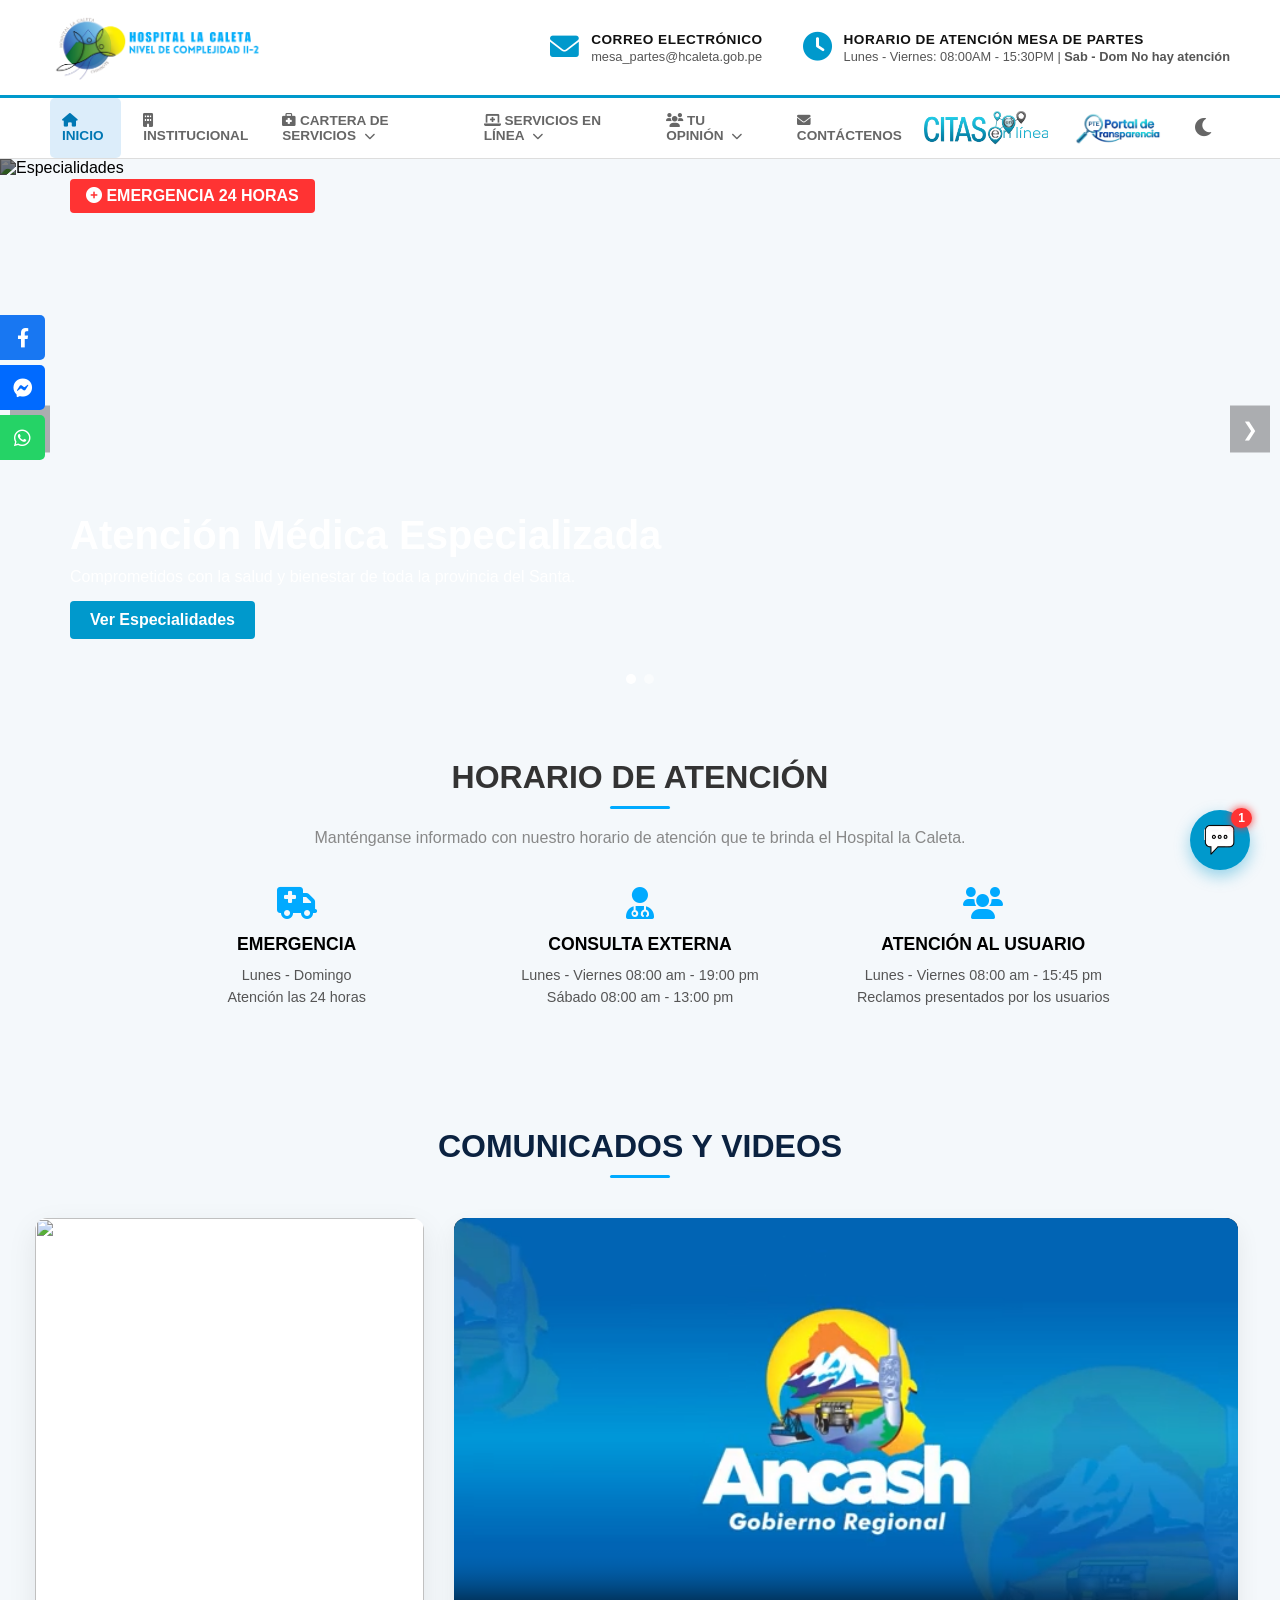
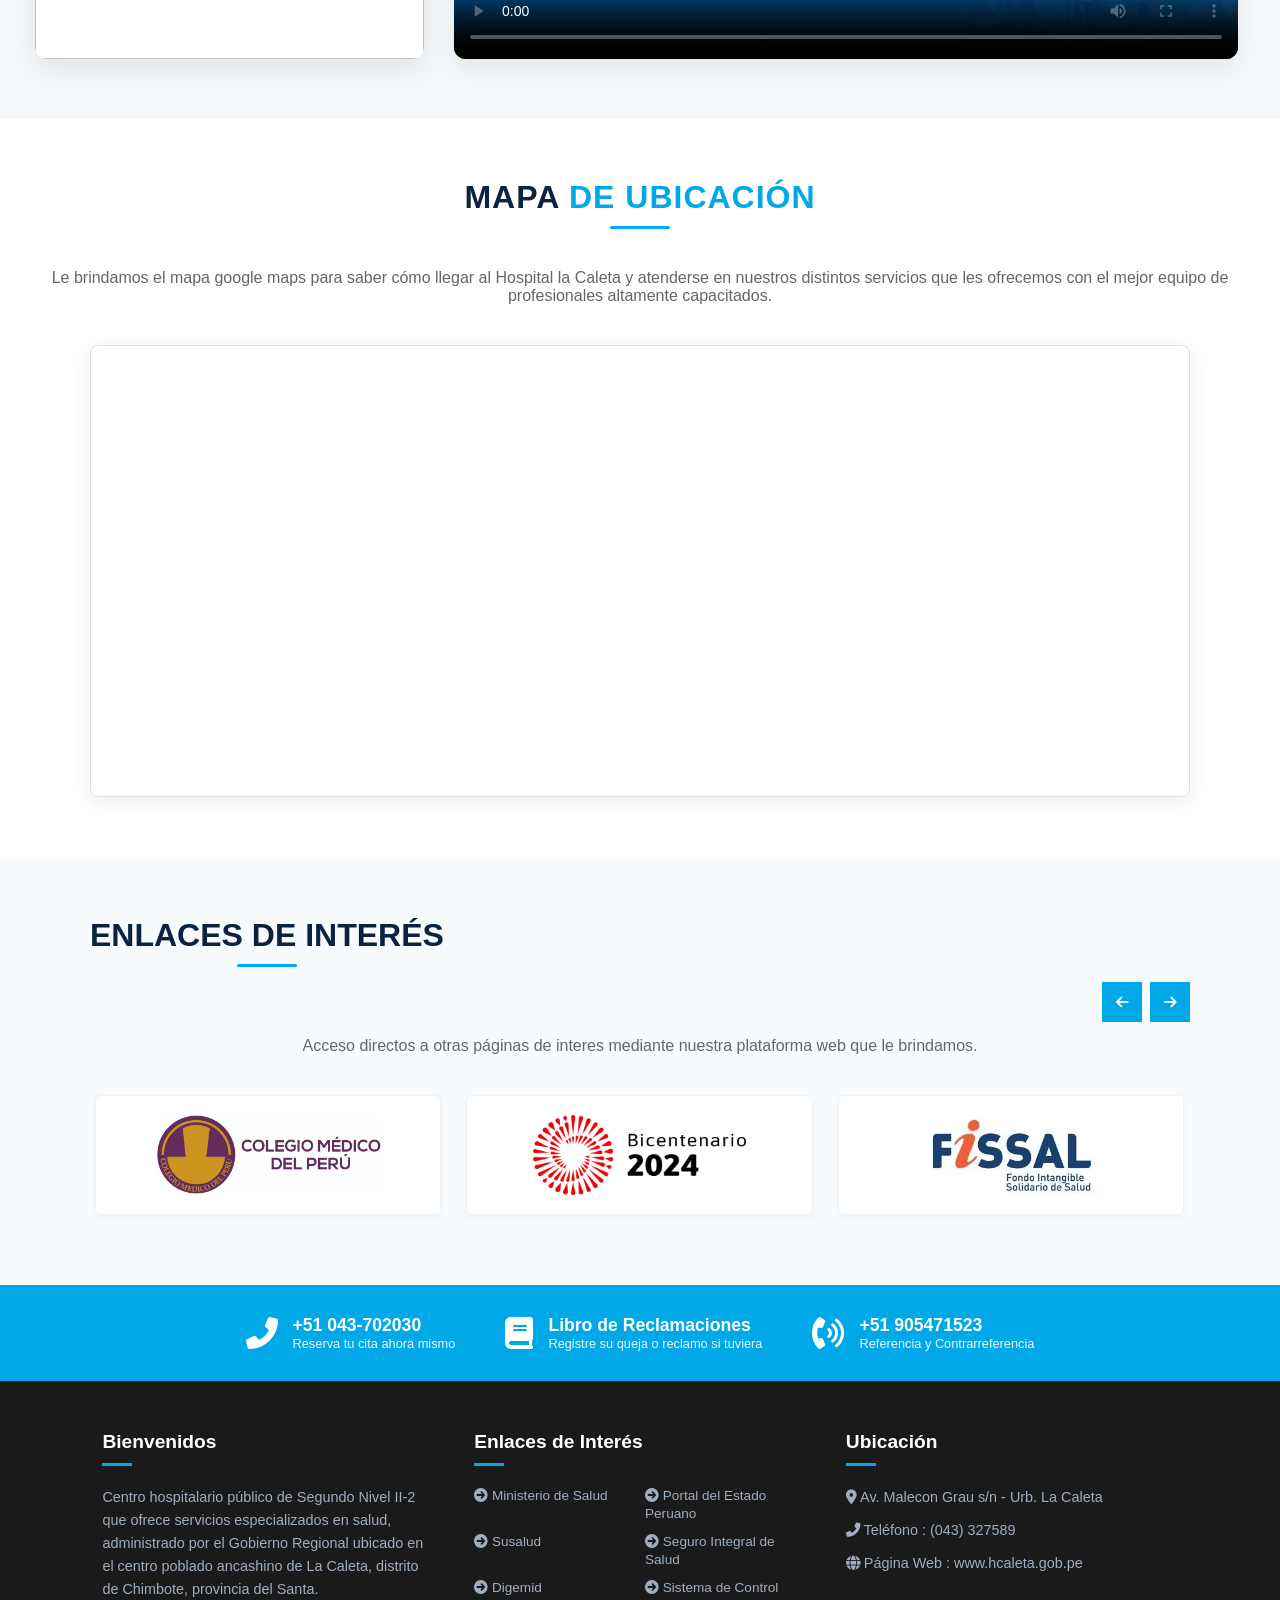
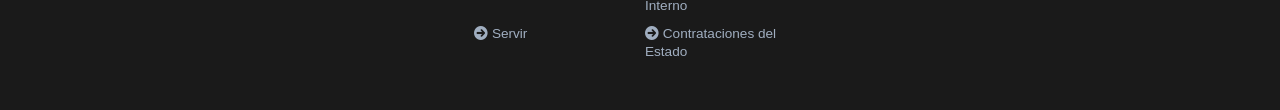
==== index.html @ 9a37a3f2 "fix: complementar menu general" ====
<!DOCTYPE html>
<html lang="es">
<head>
    <meta charset="UTF-8">
    <meta name="viewport" content="width=device-width, initial-scale=1.0">
    <title>Hospital La Caleta - Portal Ciudadano</title>
    <link rel="stylesheet" href="css/styles.css">
    <link rel="stylesheet" href="https://cdnjs.cloudflare.com/ajax/libs/font-awesome/6.0.0/css/all.min.css">
</head>
<body>

<div class="side-social-bar">
    <a href="https://www.facebook.com/HospitalLaCaletaoficial/?locale=es_LA" target="_blank" class="social-link fb" title="Facebook Oficial"><i class="fab fa-facebook-f"></i></a>
    <a href="https://m.me/hcaletachimbote" target="_blank" class="social-link msg" title="Chat por Messenger"><i class="fab fa-facebook-messenger"></i></a>
    <a href="https://wa.me/51925304304" target="_blank" class="social-link wa" title="Consultas WhatsApp"><i class="fab fa-whatsapp"></i></a>
</div>

<header class="top-header">
    <div class="logo-container">
        <a href="#">
            <img src="assets/logo_caleta.png" alt="Logo Hospital La Caleta" class="hospital-logo-img">
        </a>
    </div>

    <div class="contact-info">
        <div class="info-item">
            <i class="fas fa-envelope info-icon"></i>
            <div class="info-text">
                <strong>CORREO ELECTRÓNICO</strong>
                <span>mesa_partes@hcaleta.gob.pe</span>
            </div>
        </div>

        <div class="info-item">
            <i class="fas fa-clock info-icon"></i>
            <div class="info-text">
                <strong>HORARIO DE ATENCIÓN MESA DE PARTES</strong>
                <span>Lunes - Viernes: 08:00AM - 15:30PM | <span class="highlight-red">Sab - Dom No hay atención</span></span>
            </div>
        </div>
    </div>
</header>

<nav class="main-nav">
    <ul>
        <li><a href="index.html" class="active"><i class="fas fa-home"></i> INICIO</a></li>
        <li><a href="institucional.html"><i class="fas fa-building"></i> INSTITUCIONAL</a></li>

        <li class="dropdown">
            <a href="#"><i class="fas fa-briefcase-medical"></i> CARTERA DE SERVICIOS <i class="fas fa-chevron-down arrow"></i></a>
            <ul class="dropdown-menu">
                <li><a href="#" onclick="abrirModal('assets/servicios-centrales.png')">Servicios Centrales</a></li>
                <li><a href="#" onclick="abrirModal('assets/especialidades.jpg')">Especialidades Médicas</a></li>
                <li><a href="#" onclick="abrirModal('assets/servicios-qui.png')">Servicios Quirúrgicos</a></li>
            </ul>
        </li>

        <li class="dropdown">
            <a href="#" class="text-blue-nav"><i class="fas fa-laptop-medical"></i> SERVICIOS EN LÍNEA <i class="fas fa-chevron-down arrow"></i></a>
            <ul class="dropdown-menu">
                <li><a href="consulta-cita.html"><i class="fas fa-user-md"></i> Consulta tu Cita</a></li>
                <li><a href="#"><i class="fas fa-user-tie"></i> Convocatorias</a></li>
                <li><a href="consulta-cupos.html"><i class="fas fa-calendar-alt"></i> Disponibilidad de Cupos</a></li>
            </ul>
        </li>

        <li class="dropdown">
            <a href="#"><i class="fas fa-users"></i> TU OPINIÓN <i class="fas fa-chevron-down arrow"></i></a>
            <ul class="dropdown-menu">
                <li><a href="valoracion-usuarios.html"><i class="fas fa-star"></i> Valoración</a></li>
                <li><a href="comentarios-sugerencias.html"><i class="fas fa-comments"></i> Comentarios</a></li>
            </ul>
        </li>

        <li><a href="contactenos.html"><i class="fas fa-envelope"></i> CONTÁCTENOS</a></li>

        <li class="nav-img-item push-right">
            <a href="citas.html" title="Citas en Línea">
                <img src="assets/logo-citas-linea.png" alt="Citas en Línea" class="nav-logo">
            </a>
        </li>
        <li class="nav-img-item">
            <a href="transparencia.html" title="Portal de Transparencia">
                <img src="assets/portal-logo.png" alt="Portal de Transparencia" class="nav-logo">
            </a>
        </li>

        <li class="theme-li">
            <button id="theme-toggle" class="theme-toggle-nav" title="Cambiar contraste visual">
                <i class="fas fa-moon"></i>
            </button>
        </li>
    </ul>
</nav>

<section class="main-banner">
    <div class="emergency-float-banner">
        <i class="fas fa-plus-circle"></i> EMERGENCIA 24 HORAS
    </div>

    <div class="slider-container">
        <div class="slider-wrapper">
            <div class="slide active">
                <img src="https://images.unsplash.com/photo-1579684385127-1ef15d508118?q=80&w=1600" alt="Especialidades">
                <div class="slide-content">
                    <h2>Atención Médica Especializada</h2>
                    <p>Comprometidos con la salud y bienestar de toda la provincia del Santa.</p>
                    <a href="#" class="btn-slide">Ver Especialidades</a>
                </div>
            </div>
            <div class="slide">
                <img src="https://images.unsplash.com/photo-1581594693702-fbdc51b2763b?q=80&w=1600" alt="Equipamiento">
                <div class="slide-content">
                    <h2>Modernización de Consultas</h2>
                    <p>Evita colas innecesarias utilizando nuestros nuevos servicios digitales en línea.</p>
                    <a href="#servicios-linea" class="btn-slide">Trámites Digitales</a>
                </div>
            </div>
        </div>
        <button class="slider-control prev">❮</button>
        <button class="slider-control next">❯</button>
        <div class="slider-dots">
            <span class="dot active"></span>
            <span class="dot"></span>
        </div>
    </div>
</section>

<section class="horario-section">
    <div class="container">
        <h2>HORARIO DE <span class="text-blue">ATENCIÓN</span></h2>
        <div class="title-underline"></div>
        <p class="subtitle">Manténganse informado con nuestro horario de atención que te brinda el Hospital la Caleta.</p>

        <div class="horario-grid">
            <div class="horario-item">
                <i class="fas fa-ambulance"></i>
                <h3>EMERGENCIA</h3>
                <p>Lunes - Domingo<br>Atención las 24 horas</p>
            </div>
            <div class="horario-item">
                <i class="fas fa-user-md"></i>
                <h3>CONSULTA EXTERNA</h3>
                <p>Lunes - Viernes 08:00 am - 19:00 pm<br>Sábado 08:00 am - 13:00 pm</p>
            </div>
            <div class="horario-item">
                <i class="fas fa-users"></i>
                <h3>ATENCIÓN AL USUARIO</h3>
                <p>Lunes - Viernes 08:00 am - 15:45 pm<br>Reclamos presentados por los usuarios</p>
            </div>
        </div>
    </div>
</section>

<section class="social-media-section">
    <div class="section-title-container">
        <h2>COMUNICADOS <span class="text-blue">Y VIDEOS</span></h2>
        <div class="title-underline"></div>
    </div>
        
    <div class="social-grid">
        <div class="comunicado-box">
            <div id="comunicado-slider">
                <img src="assets/comunicado1.jpg" class="comunicado-img active">
                <img src="assets/comunicado2.jpg" class="comunicado-img">
                <img src="assets/comunicado1.jpg" class="comunicado-img">
            </div>
        </div>

        <div class="video-container">
            <video controls poster="assets/miniatura_video.png">
                <source src="assets/nuevo_hospitallacaleta.mp4" type="video/mp4">
            </video>
        </div>
    </div>
</section>

<section class="location-section">
    <div class="section-title-container">
        <h2>MAPA <span class="text-blue">DE UBICACIÓN</span></h2>
        <div class="title-underline"></div>
    </div>

    <p class="section-subtitle">
        Le brindamos el mapa google maps para saber cómo llegar al Hospital la Caleta y atenderse en nuestros distintos servicios que les ofrecemos con el mejor equipo de profesionales altamente capacitados.
    </p>

    <div class="map-container">
        <iframe
                src="https://maps.google.com/maps?q=Hospital%20La%20Caleta,%20Chimbote,%20Peru&t=&z=16&ie=UTF8&iwloc=&output=embed"            width="100%"
                height="450"
                style="border:0;"
                allowfullscreen=""
                loading="lazy"
                referrerpolicy="no-referrer-when-downgrade">
        </iframe>
    </div>
</section>

<section class="interests-section">
    <div class="interests-header">
        <div class="section-title-container">
            <h2>ENLACES <span class="text-blue">DE INTERÉS</span></h2>
            <div class="title-underline"></div>
        </div>
        <div class="carousel-nav">
            <button class="nav-btn prev-btn" id="interest-prev">
                <i class="fas fa-arrow-left"></i>
            </button>
            <button class="nav-btn next-btn" id="interest-next">
                <i class="fas fa-arrow-right"></i>
            </button>
        </div>
    </div>

    <p class="section-subtitle" style="text-align: center;">
        Acceso directos a otras páginas de interes mediante nuestra plataforma web que le brindamos.
    </p>

    <div class="carousel-container">
        <div class="carousel-track" id="interest-track">
            <a href="https://www.cmp.org.pe/" target="_blank" class="logo-card">
                <img src="assets/colegio_medico.png" alt="Colegio Médico del Perú">
            </a>
            <a href="https://www.gob.pe/bicentenario" target="_blank" class="logo-card">
                <img src="assets/bicentenario.png" alt="Bicentenario 2024">
            </a>
            <a href="https://www.gob.pe/fissal" target="_blank" class="logo-card">
                <img src="assets/fisal.jpg" alt="FISSAL">
            </a>
            <a href="https://www.gob.pe/susalud" target="_blank" class="logo-card">
                <img src="assets/susalud.png" alt="SUSALUD">
            </a>
            <a href="https://www.gob.pe/reniec" target="_blank" class="logo-card">
                <img src="assets/reniec.png" alt="RENIEC">
            </a>
            <a href="https://www.gob.pe/contraloria" target="_blank" class="logo-card">
                <img src="assets/contraloria.png" alt="La Contraloría">
            </a>
            <a href="https://appsalud.minsa.gob.pe/portal_sismed/?op=551" target="_blank" class="logo-card">
                <img src="assets/sismed.png" alt="SISMED Observatorio">
            </a>
            <a href="https://www.sunat.gob.pe/" target="_blank" class="logo-card">
                <img src="assets/sunat.jpg" alt="SUNAT">
            </a>
            <a href="https://www.gob.pe/regionancash" target="_blank" class="logo-card">
                <img src="assets/gobiernoregional.png" alt="Gobierno Regional de Áncash">
            </a>
        </div>
    </div>
</section>

<div class="chatbot-container">

    <div class="chatbot-bubble" id="chat-bubble">
        <img src="assets/icn-msg.png" alt="Icono del chat" width="32" height="32">
        <span class="bubble-notification">1</span>
    </div>

    <div class="chatbot-window id-hidden" id="chat-window">
        <div class="chat-header">
            <div class="chat-profile">
                <i class="fas fa-user-md header-avatar"></i>
                <div>
                    <h4>Asistente Caleta</h4>
                    <span>En línea • Triaje Virtual</span>
                </div>
            </div>
            <button class="close-chat-btn" id="close-chat">×</button>
        </div>

        <div class="chat-body" id="chat-body">
            <div class="message bot-msg">
                <p>¡Hola! Bienvido al portal del Hospital La Caleta. Soy tu asistente virtual. ¿En qué puedo ayudarte hoy?</p>
            </div>

            <div class="chat-options" id="initial-options">
                <button class="option-btn" data-action="horarios">🕒 1. Ver Horarios de Atención</button>
                <button class="option-btn" data-action="sis">📋 2. Requisitos para SIS</button>
                <button class="option-btn" data-action="emergencia">🚨 3. Números de Emergencia</button>
                <button class="option-btn" data-action="citas">📅 4. Consultar Cita</button>
                <button class="option-btn" data-action="cupos">🏥 5. Ver Cupos Disponibles
            </div>
        </div>

        <div class="chat-footer">
            <input type="text" id="chat-input" placeholder="Escribe tu pregunta aquí...">
            <button id="send-msg-btn"><i class="fas fa-paper-plane"></i></button>
        </div>
    </div>

</div>

<section class="blue-info-strip">
    <div class="info-block">
        <i class="fas fa-phone-alt"></i>
        <div>
            <strong>+51 043-702030</strong>
            <span>Reserva tu cita ahora mismo</span>
        </div>
    </div>
    <div class="info-block">
        <i class="fas fa-book"></i>
        <div>
            <strong>Libro de Reclamaciones</strong>
            <span>Registre su queja o reclamo si tuviera</span>
        </div>
    </div>
    <div class="info-block">
        <i class="fas fa-phone-volume"></i>
        <div>
            <strong>+51 905471523</strong>
            <span>Referencia y Contrarreferencia</span>
        </div>
    </div>
</section>

<footer class="main-footer">
    <div class="footer-col">
        <h4>Bienvenidos</h4>
        <div class="footer-line"></div>
        <p>Centro hospitalario público de Segundo Nivel II-2 que ofrece servicios especializados en salud, administrado por el Gobierno Regional ubicado en el centro poblado ancashino de La Caleta, distrito de Chimbote, provincia del Santa.</p>
    </div>
    <div class="footer-col">
        <h4>Enlaces de Interés</h4>
        <div class="footer-line"></div>
        <ul class="footer-links">
            <li><a href="https://appsalud.minsa.gob.pe/portal_sismed/?op=551"><i class="fas fa-arrow-circle-right"></i> Ministerio de Salud</a></li>
            <li><a href="https://www.gob.pe/"><i class="fas fa-arrow-circle-right"></i> Portal del Estado Peruano</a></li>
            <li><a href="https://www.gob.pe/susalud"><i class="fas fa-arrow-circle-right"></i> Susalud</a></li>
            <li><a href="https://www.gob.pe/sis"><i class="fas fa-arrow-circle-right"></i> Seguro Integral de Salud</a></li>
            <li><a href="https://opm-digemid.minsa.gob.pe/#/consulta-producto"><i class="fas fa-arrow-circle-right"></i> Digemid</a></li>
            <li><a href="https://apps.contraloria.gob.pe/wcm/control_interno/index.html"><i class="fas fa-arrow-circle-right"></i> Sistema de Control Interno</a></li>
            <li><a href="https://www.gob.pe/servir"><i class="fas fa-arrow-circle-right"></i> Servir</a></li>
            <li><a href="https://www.gob.pe/oece"><i class="fas fa-arrow-circle-right"></i> Contrataciones del Estado</a></li>

        </ul>
    </div>
    <div class="footer-col">
        <h4>Ubicación</h4>
        <div class="footer-line"></div>
        <p><i class="fas fa-map-marker-alt"></i> Av. Malecon Grau s/n - Urb. La Caleta</p>
        <p><i class="fas fa-phone-alt"></i> Teléfono : (043) 327589</p>
        <p><i class="fas fa-globe"></i> Página Web : www.hcaleta.gob.pe</p>
    </div>
</footer>
<div id="modal-servicios" style="display:none; position:fixed; z-index:9999; left:0; top:0; width:100%; height:100%; background:rgba(0,0,0,0.8);">
    <div style="position:relative; margin:5% auto; width:80%; max-width:600px; background:#fff; padding:20px; text-align:center; border-radius:10px;">
        <img id="modal-img" src="" style="width:100%;">
        <button id="cerrar-modal" style="margin-top:15px; padding:10px 25px; cursor:pointer;">CERRAR</button>
    </div>
</div>

<script>
    function abrirModal(url) {
        document.getElementById("modal-img").src = url;
        document.getElementById("modal-servicios").style.display = "block";
    }
    document.getElementById("cerrar-modal").onclick = function() {
        document.getElementById("modal-servicios").style.display = "none";
    }
</script>
<script src="js/script.js"></script>
</body>
</html>
---- css/styles.css ----
/* ==========================================
   VARIABLES DE COLOR GLOBALES
   ========================================== */
:root {
    --primary-blue: #0099cc;
    --dark-blue: #0b2240;
    --red-alert: #ff3333;
    --bg-light: #f4f8fb;
    --gray-text: #666666;
    --green-success: #2ec4b6;
    --orange-warning: #ff9f1c;
}

* {
    margin: 0; padding: 0; box-sizing: border-box;
    font-family: 'Segoe UI', Tahoma, Geneva, Verdana, sans-serif;
}

body { background-color: var(--bg-light); transition: background-color 0.3s ease; }

/* ==========================================
   BARRA LATERAL REDES SOCIALES
   ========================================== */
.side-social-bar { position: fixed; left: 0; top: 35%; display: flex; flex-direction: column; z-index: 100; }
.social-link { width: 45px; height: 45px; display: flex; align-items: center; justify-content: center; color: white; text-decoration: none; font-size: 1.2rem; transition: transform 0.3s; border-radius: 0 5px 5px 0; margin-bottom: 5px; }
.social-link:hover { transform: scale(1.1) translateX(5px); }
.fb { background-color: #1877f2; }
.msg { background-color: #006aff; }
.wa { background-color: #25d366; }

/* ==========================================
   CABECERA SUPERIOR
   ========================================== */
.top-header { display: flex; justify-content: space-between; align-items: center; padding: 15px 50px; background-color: #fff; font-family: 'Arial', sans-serif; transition: background-color 0.3s ease; }
.logo-container { display: flex; align-items: center; }
.hospital-logo-img { height: 65px; width: auto; display: block; object-fit: contain; }
.contact-info { display: flex; gap: 40px; }
.info-item { display: flex; align-items: center; gap: 12px; }
.info-icon { font-size: 1.8rem; color: var(--primary-blue); }
.info-text { display: flex; flex-direction: column; }
.info-text strong { font-size: 0.85rem; color: #111; font-weight: 700; letter-spacing: 0.5px; }
.info-text span { font-size: 0.8rem; color: #555; margin-top: 2px; }
.highlight-red { color: var(--red-alert); font-weight: bold; }
@media (max-width: 992px) { .top-header { flex-direction: column; gap: 15px; text-align: center; } .contact-info { flex-direction: column; gap: 15px; } .info-item { flex-direction: column; } }

/* ==========================================
   BARRA DE NAVEGACIÓN
   ========================================== */
.main-nav { background-color: #fff; border-top: 3px solid var(--primary-blue); border-bottom: 1px solid #ddd; padding: 0 50px; position: relative; z-index: 100; transition: background-color 0.3s ease, border-color 0.3s ease; }
.main-nav ul { list-style: none; display: flex; gap: 10px; }
.main-nav a { display: block; padding: 15px 12px; text-decoration: none; color: var(--gray-text); font-weight: 600; font-size: 0.85rem; transition: all 0.3s ease; }
.main-nav a:hover, .main-nav .active { color: var(--primary-blue); background-color: #f0f9ff; }
.dropdown { position: relative; }
.dropdown-menu { position: absolute; top: 100%; left: 0; background-color: white; box-shadow: 0 8px 16px rgba(0,0,0,0.15); opacity: 0; visibility: hidden; display: flex; flex-direction: column; min-width: 220px; z-index: 150; border-top: 3px solid var(--primary-blue); border-radius: 0 0 4px 4px; transform: translateY(10px); transition: opacity 0.3s ease, transform 0.3s ease, visibility 0.3s ease; }
.dropdown-menu a { padding: 12px 20px; font-size: 0.8rem; color: var(--dark-blue); border-bottom: 1px solid #f4f8fb; font-weight: 500; }
.dropdown-menu a:hover { background-color: var(--bg-light); color: var(--primary-blue); padding-left: 25px; }
.dropdown-menu li:last-child a { border-bottom: none; }
.dropdown:hover .dropdown-menu { opacity: 1; visibility: visible; transform: translateY(0); }
.dropdown .arrow { font-size: 0.7rem; margin-left: 5px; transition: transform 0.3s ease; }
.dropdown:hover .arrow { transform: rotate(180deg); color: var(--primary-blue); }
.theme-li { margin-left: auto; display: flex; align-items: center; }
.theme-toggle-nav { background: none; border: none; color: var(--gray-text); font-size: 1.3rem; cursor: pointer; padding: 10px 15px; transition: color 0.3s ease, transform 0.2s ease; display: flex; align-items: center; }
.theme-toggle-nav:hover { color: var(--primary-blue); transform: scale(1.15); }

/* ==========================================
   SLIDER BANNER ORIGINAL
   ========================================== */
.main-banner { position: relative; width: 100%; height: 60vh; overflow: hidden; }
.emergency-float-banner { position: absolute; top: 20px; left: 70px; background-color: var(--red-alert); color: white; font-weight: bold; padding: 8px 16px; border-radius: 4px; z-index: 10; }
.slider-container { position: relative; width: 100%; height: 100%; }
.slider-wrapper { display: flex; width: 100%; height: 100%; transition: transform 0.6s ease; }
.slide { min-width: 100%; height: 100%; position: relative; }
.slide img { width: 100%; height: 100%; object-fit: cover; filter: brightness(0.5); }
.slide-content { position: absolute; bottom: 60px; left: 70px; color: white; max-width: 600px; }
.slide-content h2 { font-size: 2.5rem; margin-bottom: 10px; font-weight: 800; }
.btn-slide { display: inline-block; padding: 10px 20px; background-color: var(--primary-blue); color: white; text-decoration: none; border-radius: 4px; font-weight: bold; margin-top: 15px; }
.slider-control { position: absolute; top: 50%; transform: translateY(-50%); background: rgba(0,0,0,0.3); color: white; border: none; padding: 12px; cursor: pointer; z-index: 10; font-size: 1.2rem; }
.prev { left: 10px; } .next { right: 10px; }
.slider-dots { position: absolute; bottom: 15px; left: 50%; transform: translateX(-50%); display: flex; gap: 8px; }
.dot { width: 10px; height: 10px; background: rgba(255,255,255,0.5); border-radius: 50%; cursor: pointer; }
.dot.active { background: white; }

/* ==========================================
   NUEVA SECCIÓN HERO Y GALERÍA
   ========================================== */
.hero-section { display: flex; align-items: center; padding: 50px; position: relative; overflow: hidden; background-image: radial-gradient(circle at left, #ffffff 0%, transparent 100%); }
.hero-image-circle { width: 400px; height: 400px; border-radius: 50%; background-color: #ccc; background-size: cover; background-position: center; border: 10px solid #fff; box-shadow: 0 10px 20px rgba(0,0,0,0.1); z-index: 2; }
.hero-content { margin-left: 40px; flex: 1; z-index: 2; }
.emergency-banner { background-color: var(--red-alert); color: white; font-size: 2.5rem; font-weight: bold; padding: 10px 30px; display: inline-block; border-radius: 5px; margin-bottom: 20px; }
.main-title { color: var(--dark-blue); font-size: 4rem; font-weight: 900; margin-bottom: 20px; line-height: 1.1; }
.subtitle-pill { background-color: #d9e2ec; color: var(--dark-blue); padding: 10px 30px; border-radius: 50px; display: inline-block; font-weight: bold; font-size: 1.2rem; margin-bottom: 30px; }
.hero-hours { display: flex; align-items: center; gap: 15px; font-size: 1.1rem; color: #333; }
.calendar-icon { font-size: 2.5rem; color: #333; }

.gallery-section { padding: 70px 8%; background: #f5f9ff; text-align: center; }
.gallery-title { font-size: 38px; color: #0b2c5f; margin-bottom: 10px; font-weight: bold; }
.gallery-title span { color: #00a8e8; }
.gallery-subtitle { color: #666; margin-bottom: 40px; font-size: 16px; }
.gallery-grid { display: grid; grid-template-columns: repeat(4, 1fr); gap: 25px; }
.gallery-item { background: white; border-radius: 22px; overflow: hidden; box-shadow: 0 8px 20px rgba(0,0,0,0.08); transition: all 0.3s ease; }
.gallery-item img { width: 100%; height: 300px; object-fit: cover; display: block; transition: transform 0.4s ease; }
.gallery-item:hover { transform: translateY(-5px); }
.gallery-item:hover img { transform: scale(1.08); }
@media (max-width: 1024px) { .gallery-grid { grid-template-columns: repeat(3, 1fr); } }
@media (max-width: 768px) { .gallery-grid { grid-template-columns: repeat(2, 1fr); } .gallery-title { font-size: 30px; } }
@media (max-width: 500px) { .gallery-grid { grid-template-columns: 1fr; } }

/* ==========================================
   SECCIONES DE INFORMACIÓN E INTERACTIVAS
   ========================================== */
.info-section { padding: 50px; text-align: center; background-color: white; border-top: 5px solid var(--primary-blue); transition: background-color 0.3s ease; }
.section-title { color: var(--dark-blue); font-size: 2rem; margin-bottom: 10px; }
.section-title span { color: var(--primary-blue); }
.section-subtitle { color: var(--gray-text); margin-bottom: 40px; }

.interactive-grid { display: flex; gap: 30px; justify-content: center; flex-wrap: wrap; }
.interactive-card { background: var(--bg-light); padding: 30px; border-radius: 8px; flex: 1; min-width: 320px; max-width: 500px; border: 1px solid #eef2f7; text-align: left; transition: all 0.3s ease; }
.interactive-card h3 { color: var(--dark-blue); margin-bottom: 15px; font-size: 1.2rem; }

.quota-monitor { display: flex; flex-direction: column; gap: 12px; margin-top: 15px; }
.quota-item { display: flex; justify-content: space-between; padding: 10px; background: white; border-radius: 4px; font-size: 0.9rem; font-weight: 600; }
.status-high { border-left: 5px solid var(--green-success); }
.status-high .badge { color: var(--green-success); }
.status-medium { border-left: 5px solid var(--orange-warning); }
.status-medium .badge { color: var(--orange-warning); }
.status-low { border-left: 5px solid var(--red-alert); }
.status-low .badge { color: var(--red-alert); }

.grid-links { display: flex; flex-direction: column; gap: 15px; justify-content: center; }
.link-item { display: flex; align-items: center; gap: 15px; background: white; padding: 15px; border-radius: 6px; cursor: pointer; transition: transform 0.2s; border: 1px solid transparent; }
.link-item:hover { transform: translateX(5px); box-shadow: 0 4px 8px rgba(0,0,0,0.05); }
.link-item i { font-size: 1.5rem; color: var(--primary-blue); }
.link-item h4 { color: var(--dark-blue); font-size: 0.95rem; }
.link-item p { font-size: 0.8rem; color: var(--gray-text); }

/* ==========================================
   UBICACIÓN Y ENLACES DE INTERÉS
   ========================================== */
.location-section { padding: 60px 50px; background-color: #fff; text-align: center; font-family: 'Arial', sans-serif; transition: background-color 0.3s ease; }
.section-title-container { margin-bottom: 15px; }
.location-section h2 { font-size: 1.8rem; color: #111; font-weight: 700; letter-spacing: 1px; margin: 0; }
.location-section h2 .text-blue { color: #00a8e8; }
.title-underline { width: 60px; height: 4px; background-color: #00a8e8; margin: 10px auto 0 auto; border-radius: 2px; }
.map-container { max-width: 1100px; margin: 0 auto; border-radius: 8px; overflow: hidden; box-shadow: 0 4px 20px rgba(0, 0, 0, 0.08); border: 1px solid #e0e0e0; }
.map-container iframe { display: block; }
@media (max-width: 768px) { .location-section { padding: 40px 20px; } .location-section h2 { font-size: 1.5rem; } .map-container iframe { height: 300px; } }

.interests-section { padding: 60px 50px; background-color: #f8fbfd; font-family: 'Arial', sans-serif; transition: background-color 0.3s ease; }
.interests-header { display: flex; justify-content: space-between; align-items: flex-end; max-width: 1100px; margin: 0 auto 10px auto; }
.interests-section h2 { font-size: 1.8rem; color: #111; font-weight: 700; margin: 0; }

/* --- REGLA AGREGADA PARA CENTRAR EL SUBTÍTULO --- */
.interests-section .section-subtitle {
    text-align: center;
    max-width: 1100px;
    margin: 0 auto 30px auto;
}
/* ------------------------------------------------ */

.carousel-nav { display: flex; gap: 8px; margin-bottom: 5px; }
.nav-btn { background-color: #00a8e8; color: white; border: none; width: 40px; height: 40px; display: flex; align-items: center; justify-content: center; cursor: pointer; font-size: 0.9rem; transition: background-color 0.3s ease, transform 0.2s ease; }
.nav-btn:hover { background-color: #0086b8; }
.carousel-container { max-width: 1100px; margin: 0 auto; overflow: hidden; padding: 10px 5px; }
.carousel-track { display: flex; gap: 25px; transition: transform 0.5s ease-in-out; }
.logo-card { flex: 0 0 calc(33.333% - 17px); background-color: #fff; border: 1px solid #eef2f5; border-radius: 6px; padding: 20px; display: flex; align-items: center; justify-content: center; height: 120px; box-shadow: 0 4px 10px rgba(0, 0, 0, 0.03); transition: transform 0.3s ease; }
.logo-card:hover { transform: translateY(-4px); box-shadow: 0 8px 20px rgba(0, 0, 0, 0.08); }
.logo-card img { max-width: 100%; max-height: 80px; object-fit: contain; filter: grayscale(10%) contrast(100%); transition: filter 0.3s ease; }
.logo-card:hover img { filter: grayscale(0%); }
@media (max-width: 992px) { .logo-card { flex: 0 0 calc(50% - 13px); } }
@media (max-width: 600px) { .interests-header { flex-direction: column; align-items: flex-start; gap: 15px; } .carousel-nav { align-self: flex-end; } .logo-card { flex: 0 0 100%; } }
/* ==========================================
   MODO OSCURO (GLOBALES)
   ========================================== */
body.dark-mode { --bg-light: #121212; --primary-blue: #33b5e5; --dark-blue: #e0e0e0; --gray-text: #aaaaaa; }
body.dark-mode, body.dark-mode .top-header, body.dark-mode .main-nav, body.dark-mode .dropdown-menu, body.dark-mode .info-section, body.dark-mode .interactive-card, body.dark-mode .link-item, body.dark-mode .location-section, body.dark-mode .interests-section, body.dark-mode .chat-window, body.dark-mode .chat-body, body.dark-mode .chat-footer, body.dark-mode .option-btn, body.dark-mode .about-card, body.dark-mode .history-card-container, body.dark-mode .organigram-display { background-color: #1a1a1a !important; color: #e0e0e0 !important; border-color: #333333 !important; }
body.dark-mode h2, body.dark-mode h3, body.dark-mode h4, body.dark-mode p, body.dark-mode span, body.dark-mode strong, body.dark-mode a:not(.btn-slide):not(.download-btn) { color: #e0e0e0 !important; }
body.dark-mode .text-blue, body.dark-mode .info-icon, body.dark-mode .link-item i, body.dark-mode .card-icon { color: var(--primary-blue) !important; }
body.dark-mode .theme-toggle-nav { color: #ffd700; }
body.dark-mode .quota-item { background: #2a2a2a; border-color: #444; }
body.dark-mode .logo-card { background-color: #ffffff !important; border-color: #eef2f5 !important; }
/* Correcciones para la Tabla de Citas en Modo Oscuro */
body.dark-mode .appointment-card-container {background-color: #1a1a1a !important; border-color: #333333 !important;}
body.dark-mode .appointment-card-header {background-color: #222222 !important; color: #e0e0e0 !important; border-bottom: 1px solid #333333 !important;}
body.dark-mode .appointment-table th {background-color: #1a1a1a !important; /* O un gris muy oscuro si prefieres */color: #e0e0e0 !important;border-bottom: 2px solid #333333 !important;}
body.dark-mode .appointment-table td {color: #aaaaaa !important;border-bottom: 1px solid #333333 !important;}
/* Ajuste para que los campos de entrada de búsqueda se vean bien */
body.dark-mode #doc-number {background-color: #2a2a2a !important;color: #e0e0e0 !important;border-color: #444444 !important;}


/* ==========================================
   CHATBOT FLOTANTE (ESTRUCTURA BASE)
   ========================================== */
.chatbot-container { position: fixed; bottom: 30px; right: 30px; z-index: 1000; font-family: 'Segoe UI', sans-serif; }
.chatbot-bubble { width: 60px; height: 60px; background-color: var(--primary-blue); border-radius: 50%; display: flex; align-items: center; justify-content: center; color: white; font-size: 1.6rem; cursor: pointer; box-shadow: 0 6px 16px rgba(0, 153, 204, 0.4); transition: transform 0.3s ease, background-color 0.3s ease; position: relative; }
.chatbot-bubble:hover { transform: scale(1.1) rotate(5deg); background-color: var(--dark-blue); }
.bubble-notification { position: absolute; top: -2px; right: -2px; background-color: var(--red-alert); color: white; font-size: 0.75rem; font-weight: bold; padding: 3px 7px; border-radius: 50%; box-shadow: 0 0 8px var(--red-alert); animation: pulseNotify 2s infinite; }
@keyframes pulseNotify { 0% { transform: scale(1); } 50% { transform: scale(1.15); box-shadow: 0 0 14px var(--red-alert); } 100% { transform: scale(1); } }
.chatbot-window { width: 360px; height: 480px; background-color: #fff; border-radius: 12px; box-shadow: 0 10px 30px rgba(0,0,0,0.15); display: flex; flex-direction: column; overflow: hidden; position: absolute; bottom: 0; right: 0; transform-origin: bottom right; transition: transform 0.3s cubic-bezier(0.175, 0.885, 0.32, 1.275), opacity 0.3s ease; }
.chatbot-window.id-hidden { transform: scale(0); opacity: 0; pointer-events: none; }
.chat-header { background-color: var(--dark-blue); color: white; padding: 15px; display: flex; justify-content: space-between; align-items: center; border-bottom: 3px solid var(--primary-blue); }
.chat-profile { display: flex; align-items: center; gap: 12px; }
.header-avatar { font-size: 1.5rem; background: rgba(255,255,255,0.1); padding: 8px; border-radius: 50%; color: var(--primary-blue); }
.chat-profile h4 { font-size: 0.95rem; margin: 0; font-weight: 600; }
.chat-profile span { font-size: 0.75rem; color: #a0aec0; }
.close-chat-btn { background: none; border: none; color: white; font-size: 1.8rem; cursor: pointer; opacity: 0.7; transition: opacity 0.2s; }
.close-chat-btn:hover { opacity: 1; }
.chat-body { flex: 1; padding: 15px; background-color: #f7fafc; overflow-y: auto; display: flex; flex-direction: column; gap: 12px; }
.message { max-width: 85%; padding: 10px 14px; border-radius: 8px; font-size: 0.85rem; line-height: 1.4; }
.bot-msg { background-color: #edf2f7; color: #2d3748; align-self: flex-start; border-top-left-radius: 0; }
.user-msg { background-color: var(--primary-blue); color: white; align-self: flex-end; border-top-right-radius: 0; }
.chat-options { display: flex; flex-direction: column; gap: 8px; margin-top: 5px; }
.option-btn { background-color: white; border: 1px solid #e2e8f0; color: var(--dark-blue); padding: 10px 12px; border-radius: 6px; cursor: pointer; text-align: left; font-size: 0.8rem; font-weight: 600; transition: all 0.2s ease; box-shadow: 0 2px 4px rgba(0,0,0,0.02); }
.option-btn:hover { background-color: #f0f9ff; border-color: var(--primary-blue); color: var(--primary-blue); transform: translateX(4px); }
.chat-footer { display: flex; padding: 10px; background: #fff; border-top: 1px solid #e2e8f0; }
#chat-input { flex: 1; padding: 8px 12px; border: 1px solid #cbd5e0; border-radius: 4px; font-size: 0.85rem; outline: none; }
#send-msg-btn { background: var(--primary-blue); color: white; border: none; padding: 0 15px; margin-left: 8px; border-radius: 4px; cursor: pointer; }
.reset-flow-btn { background-color: #f0fdf4 !important; border-color: #bbf7d0 !important; color: #166534 !important; text-align: center !important; font-weight: bold !important; }
.reset-flow-btn:hover { background-color: #dcfce7 !important; border-color: #86efac !important; transform: none !important; }

/* ==========================================
   CORRECCIÓN DEL CHATBOT EN MODO OSCURO
   ========================================== */
body.dark-mode .chat-header { background-color: #111111 !important; border-bottom: 3px solid var(--primary-blue) !important; }
body.dark-mode .chat-header h4, body.dark-mode .chat-header span, body.dark-mode .close-chat-btn { color: #e0e0e0 !important; }
body.dark-mode .bot-msg { background-color: #2a2a2a !important; }
body.dark-mode .bot-msg p, body.dark-mode .bot-msg strong { color: #e0e0e0 !important; }
body.dark-mode .user-msg p { color: #ffffff !important; }
body.dark-mode #chat-input { background-color: #1a1a1a !important; color: #e0e0e0 !important; border-color: #444444 !important; }

/* ==========================================
   ESTILOS: PÁGINA INSTITUCIONAL
   ========================================== */
.page-banner {
    background: linear-gradient(135deg, #0d233a 0%, #00a8e8 100%);
    color: white;
    padding: 60px 20px;
    text-align: center;
}
.banner-content h1 { font-size: 2.2rem; margin-bottom: 10px; font-weight: 700; }
.banner-content p { font-size: 1rem; max-width: 600px; margin: 0 auto; opacity: 0.9; }

.institutional-container {
    max-width: 1100px;
    margin: 40px auto;
    padding: 0 20px;
}

/* Navegación por pestañas */
.tabs-nav {
    display: flex;
    justify-content: center;
    gap: 15px;
    margin-bottom: 50px;
    border-bottom: 2px solid #e2e8f0;
    padding-bottom: 15px;
}
.tab-btn {
    text-decoration: none;
    color: #4a5568;
    padding: 10px 20px;
    font-weight: 600;
    font-size: 0.95rem;
    border-radius: 6px;
    transition: all 0.3s;
}
.tab-btn:hover, .tab-btn.active {
    background-color: #00a8e8;
    color: white;
}

/* Secciones internas */
.inst-section { padding: 20px 0; scroll-margin-top: 80px; }
.inst-subtitle { color: #718096; margin-bottom: 25px; }
.section-divider { border: 0; height: 1px; background: #e2e8f0; margin: 40px 0; }

/* Grid de Nosotros (Misión/Visión) */
.about-grid {
    display: grid;
    grid-template-columns: repeat(auto-fit, minmax(280px, 1fr));
    gap: 25px;
    margin-top: 30px;
}
.about-card {
    background: #ffffff;
    border: 1px solid #e2e8f0;
    border-radius: 8px;
    padding: 25px;
    text-align: center;
    box-shadow: 0 4px 6px rgba(0,0,0,0.02);
}
.card-icon {
    font-size: 2rem;
    color: #00a8e8;
    margin-bottom: 15px;
}
.about-card h3 { color: #0d233a; margin-bottom: 12px; font-weight: 600; }
.about-card p { font-size: 0.9rem; color: #4a5568; line-height: 1.5; }

/* Reseña Histórica */
.history-content p {
    font-size: 1rem;
    line-height: 1.7;
    color: #2d3748;
    margin-bottom: 15px;
    text-align: justify;
}

/* Organigrama */
.organigram-display {
    text-align: center;
    background: white;
    padding: 20px;
    border-radius: 8px;
    border: 1px solid #e2e8f0;
}
.img-responsive {
    max-width: 100%;
    height: auto;
    border-radius: 4px;
}
.download-container { margin-top: 25px; }
.download-btn {
    display: inline-block;
    background-color: #e53e3e;
    color: white;
    text-decoration: none;
    padding: 12px 24px;
    border-radius: 6px;
    font-weight: 600;
    transition: background 0.2s;
}
.download-btn:hover { background-color: #c53030; }

/* El recuadro blanco con borde sutil y sombra suave */
.history-card-container {
    background: #ffffff;
    border: 1px solid #e2e8f0;
    border-radius: 6px;
    padding: 24px;
    box-shadow: 0 4px 15px rgba(0, 0, 0, 0.04);
    margin-top: 15px;
}

/* Encabezado fuera del cuadro */
.history-card-header {
    margin-top: 20px;
    margin-bottom: 10px;
}
.history-card-header .hospital-title {
    font-size: 1.35rem;
    color: #1a202c;
    font-weight: 700;
    margin-bottom: 4px;
}
.header-line-blue {
    width: 35px;
    height: 3px;
    background-color: #00a8e8;
    margin-bottom: 10px;
}
.hospital-subtitle {
    font-size: 0.9rem;
    color: #1a202c;
    font-weight: 700;
}

/* Comportamiento del texto envolvente */
.history-card-body-float {
    display: block;
    width: 100%;
}

.history-floating-img {
    float: right;
    width: 100%;
    max-width: 450px; /* Tamaño ideal de la imagen */
    height: auto;
    border-radius: 12px;
    margin-left: 20px;
    margin-bottom: 12px;
}

.history-card-body-float p {
    font-size: 0.92rem;
    line-height: 1.6;
    color: #4a5568;
    margin-bottom: 15px;
    text-align: justify;
}

.read-more-link {
    color: #00a8e8;
    text-decoration: none;
    font-weight: 600;
}

/* Responsivo para dispositivos móviles */
@media (max-width: 767px) {
    .history-floating-img {
        float: none;
        display: block;
        margin: 0 auto 15px auto;
        max-width: 100%;
    }
}

/* --- ESTILOS PARA LA PÁGINA DE CONSULTA DE CITAS --- */

/* 1. Banner Gris (Igual al de la imagen) */
.page-banner {
    background-color: #444444;
    padding: 20px 0;
    color: #ffffff;
    text-align: left;
    margin-bottom: 30px;
}

.page-banner .banner-content {
    max-width: 1200px;
    margin: 0 auto;
    padding: 0 20px;
}

/* 2. Contenedor de la tarjeta de búsqueda */
.appointment-card-container {
    background: #ffffff;
    border: 1px solid #eeeeee;
    padding: 20px;
    margin-top: 20px;
    box-shadow: 0 2px 5px rgba(0,0,0,0.05);
}

.appointment-card-header {
    background: #f8f8f8;
    padding: 10px;
    font-weight: bold;
    border-bottom: 1px solid #eeeeee;
    margin-bottom: 15px;
    color: #333;
}

/* 3. Grupo de Búsqueda */
.search-group {
    margin-bottom: 25px;
}

.input-button-wrapper {
    display: flex;
    gap: 5px;
    margin-top: 5px;
}

#doc-number {
    border: 1px solid #cccccc;
    padding: 8px;
    width: 250px;
}

#btn-search {
    background-color: #00a8e8;
    color: white;
    border: none;
    padding: 8px 20px;
    cursor: pointer;
    font-weight: bold;
}

/* 4. Tabla de resultados */
.appointment-table {
    width: 100%;
    border-collapse: collapse;
    margin-top: 10px;
}

.table-blue-header th {
    background-color: #00a8e8;
    color: white;
    padding: 12px;
    text-align: center;
}

.table-sub-header th {
    background-color: #f8f8f8;
    padding: 10px;
    border-bottom: 1px solid #dddddd;
    font-weight: 600;
}

.appointment-table td {
    padding: 15px;
    text-align: center;
    border-bottom: 1px solid #dddddd;
    color: #666;
}

/* 5. Footer de la tabla */
.table-footer-info {
    margin-top: 20px;
    display: flex;
    justify-content: space-between;
    font-size: 0.9em;
    color: #777;
}

.pagination-links a {
    text-decoration: none;
    color: #999;
    margin-left: 15px;
}

/* ==========================================
   PÁGINA DE CONTÁCTENOS
   ========================================== */

/* Banner específico de contacto */
.contact-banner {
    background-color: #444444; /* Gris oscuro de tu imagen */
    padding: 30px 50px;
}
.contact-banner h1 {
    color: white;
    font-size: 2rem;
    margin: 0;
    max-width: 1100px;
    margin: 0 auto;
}

/* Sección de Formulario */
.contact-section {
    max-width: 900px;
    margin: 40px auto;
    padding: 0 20px;
}
.contact-header-titles {
    margin-bottom: 25px;
}
.contact-header-titles h2 {
    font-size: 1.8rem;
    color: var(--dark-blue);
    margin-bottom: 5px;
}
.contact-header-titles p {
    color: var(--dark-blue);
    font-weight: 600;
    font-size: 0.95rem;
}

/* Caja del formulario */
.contact-form-container {
    background: #fdfdfd;
    border: 1px solid #e2e8f0;
    border-radius: 4px;
    box-shadow: 0 2px 8px rgba(0,0,0,0.05);
    overflow: hidden;
}
.form-header {
    background-color: #f8f9fa;
    padding: 15px 20px;
    font-weight: 700;
    color: #333;
    border-bottom: 1px solid #e2e8f0;
    font-size: 0.9rem;
}
.actual-form {
    padding: 25px;
}

/* Grilla del formulario */
.form-row {
    display: flex;
    gap: 20px;
    margin-bottom: 15px;
}
.form-group {
    flex: 1;
    display: flex;
    flex-direction: column;
}
.form-group.full-width {
    width: 100%;
    margin-bottom: 20px;
}
.form-group label {
    font-size: 0.85rem;
    color: #555;
    margin-bottom: 8px;
}
.form-group input,
.form-group select,
.form-group textarea {
    padding: 10px;
    border: 1px solid #cbd5e0;
    border-radius: 4px;
    font-size: 0.9rem;
    outline: none;
    transition: border-color 0.3s;
}
.form-group input:focus,
.form-group select:focus,
.form-group textarea:focus {
    border-color: var(--primary-blue);
}

/* Input con error (Borde rojo del ejemplo) */
.input-error {
    border-color: #fc8181 !important;
    background-color: #fffaf0;
}

/* Botones del formulario */
.form-actions {
    display: flex;
    justify-content: flex-end;
    gap: 10px;
}
.btn-submit, .btn-cancel {
    padding: 10px 20px;
    border: none;
    border-radius: 4px;
    color: white;
    cursor: pointer;
    font-weight: 600;
    font-size: 0.9rem;
}
.btn-submit { background-color: #00a8e8; }
.btn-submit:hover { background-color: #0086b8; }
.btn-cancel { background-color: #f56565; }
.btn-cancel:hover { background-color: #c53030; }

/* ==========================================
   FRANJA AZUL DE INFORMACIÓN
   ========================================== */
.blue-info-strip {
    background-color: #00a8e8;
    display: flex;
    justify-content: center;
    gap: 50px;
    padding: 30px 20px;
    color: white;
    flex-wrap: wrap;
}
.info-block {
    display: flex;
    align-items: center;
    gap: 15px;
}
.info-block i {
    font-size: 2rem;
}
.info-block div {
    display: flex;
    flex-direction: column;
}
.info-block strong {
    font-size: 1.1rem;
}
.info-block span {
    font-size: 0.8rem;
    opacity: 0.9;
}

/* ==========================================
   FOOTER (PIE DE PÁGINA)
   ========================================== */
.main-footer {
    background-color: #1a1a1a;
    color: #a0aec0;
    padding: 50px 8%;
    display: grid;
    grid-template-columns: repeat(auto-fit, minmax(250px, 1fr));
    gap: 40px;
}
.footer-col h4 {
    color: white;
    font-size: 1.2rem;
    margin-bottom: 10px;
}
.footer-line {
    width: 30px;
    height: 3px;
    background-color: #00a8e8;
    margin-bottom: 20px;
}
.footer-col p {
    font-size: 0.9rem;
    line-height: 1.6;
    margin-bottom: 10px;
}
.footer-links {
    list-style: none;
    display: grid;
    grid-template-columns: 1fr 1fr;
    gap: 10px;
}
.footer-links a {
    color: #a0aec0;
    text-decoration: none;
    font-size: 0.85rem;
    transition: color 0.3s;
}
.footer-links a:hover {
    color: #00a8e8;
}

/* ==========================================
   REGLAS PARA EL MODO OSCURO (CONTÁCTENOS)
   ========================================== */
body.dark-mode .contact-form-container {
    background-color: #1a1a1a;
    border-color: #333;
}
body.dark-mode .form-header {
    background-color: #222;
    color: #e0e0e0;
    border-color: #333;
}
body.dark-mode .form-group label {
    color: #aaa;
}
body.dark-mode .form-group input,
body.dark-mode .form-group select,
body.dark-mode .form-group textarea {
    background-color: #2a2a2a;
    color: #e0e0e0;
    border-color: #444;
}
body.dark-mode .input-error {
    border-color: #c53030 !important;
    background-color: #3a1a1a;
}
/* Asegurarnos que el footer oscuro no cambie feo si activan el dark mode */
body.dark-mode .main-footer {
    background-color: #111;
}

/* ==========================================
   CONSULTA DE CUPOS (consulta-cupos.html)
   ========================================== */


.tag-disponible {
    background-color: #00a8e8;
    color: white;
    padding: 3px 10px;
    border-radius: 4px;
    font-weight: bold;
}

.tag-agotado {
    background-color: #dc3545;
    color: white;
    padding: 3px 6px;
    border-radius: 4px;
    font-size: 0.85em;
    font-weight: bold;
}

.appointment-table {
    width: 100%;
    table-layout: fixed; /* ESTO ES LA CLAVE: mantiene las columnas fijas */
    border-collapse: collapse;
}

.appointment-table th,
.appointment-table td {
    padding: 15px;
    text-align: center;
    word-wrap: break-word; /* Si el texto es muy largo, se corta en dos líneas en lugar de estirar la columna */
}

/* Opcional: Define anchos específicos para columnas */
.appointment-table th:nth-child(1) { width: 40%; } /* Médico */
.appointment-table th:nth-child(2) { width: 40%; } /* Servicios */
.appointment-table th:nth-child(3) { width: 20%; } /* Cupos */

/* ==========================================
   CORRECCIÓN DEFINITIVA DE LOGOS EN NAV
   ========================================== */
.main-nav ul {
    align-items: center; /* Centra verticalmente logos y textos */
}

.nav-img-item {
    display: flex;
    align-items: center;
    margin: 0 8px; /* Separación entre logos */
}

/* Esta es la regla mágica que empuja a la derecha */
.nav-img-item.push-right {
    margin-left: auto;
}

/* Quitamos el margen a la lunita para que quede pegada a los logos */
.theme-li {
    margin-left: 0 !important;
}

.nav-img-item a {
    padding: 0 !important;
    background-color: transparent !important;
}

.nav-logo {
    height: 35px !important; /* Forzamos el tamaño para que no se hagan gigantes */
    width: auto !important;
    display: block;
    transition: transform 0.2s ease;
}

.nav-logo:hover {
    transform: scale(1.05);
}

/* ==========================================
   CORRECCIÓN DEFINITIVA DEL CHATBOT OSCURO
   ========================================== */
body.dark-mode .chatbot-window {
    background-color: #1a1a1a !important;
    border: 1px solid #333 !important;
}
body.dark-mode .chat-header {
    background-color: #111111 !important;
    border-bottom: 3px solid var(--primary-blue) !important;
}
body.dark-mode .chat-header h4,
body.dark-mode .chat-header span,
body.dark-mode .close-chat-btn {
    color: #ffffff !important;
    background-color: transparent !important;
}
body.dark-mode .chat-body {
    background-color: #1a1a1a !important;
}

/* Burbuja del asistente (Gris oscuro, letras blancas) */
body.dark-mode #chat-window .bot-msg {
    background-color: #333333 !important;
}
body.dark-mode #chat-window .bot-msg p,
body.dark-mode #chat-window .bot-msg strong {
    color: #ffffff !important;
}

/* Burbuja del usuario (Azul, letras blancas) */
body.dark-mode #chat-window .user-msg p {
    color: #ffffff !important;
}

/* Input y barra de escritura */
body.dark-mode .chat-footer {
    background-color: #1a1a1a !important;
    border-top: 1px solid #333 !important;
}
body.dark-mode #chat-input {
    background-color: #222222 !important;
    color: #ffffff !important;
    border: 1px solid #555 !important;
}


       /* ==========================================
       RESALTADO DE LOS BOTONES DEL MENÚ (HOVER)
       ========================================== */

       /* 1. MODO CLARO: Resaltado celeste suave */
   .main-nav > ul > li > a:hover,
   .main-nav > ul > li > a.active {
       color: #0077b3 !important; /* Texto azul más oscuro */
       background-color: #dcedfa !important; /* Fondo celeste suave */
       border-radius: 5px !important; /* Bordes ligeramente redondeados */
   }

/* 2. MODO OSCURO: Fondo sutil y texto celeste brillante */
body.dark-mode .main-nav > ul > li > a:hover,
body.dark-mode .main-nav > ul > li > a.active {
    color: #33b5e5 !important; /* Texto celeste brillante para resaltar */
    background-color: #2b3035 !important; /* Fondo gris oscuro, elimina el parche blanco */
    border-radius: 5px !important;
}

/* ==========================================
   COMENTARIOS Y SUGERENCIAS
   (comentarios-sugerencias.html)
   ========================================== */

.reviews-banner{
    background: linear-gradient(135deg, #0d233a 0%, #00a8e8 100%);
    color: white;
    padding: 60px 20px;
    text-align: center;
}

.reviews-banner h1{
    font-size: 2.3rem;
    margin-bottom: 10px;
    font-weight: 700;
}

.reviews-banner p{
    max-width: 700px;
    margin: 0 auto;
    opacity: .9;
}

.reviews-page-container{
    max-width: 1200px;
    margin: 50px auto;
    padding: 0 20px;
}

.rating-summary{
    background: white;
    border-radius: 12px;
    padding: 35px;
    display: flex;
    gap: 50px;
    align-items: center;
    flex-wrap: wrap;
    box-shadow: 0 5px 20px rgba(0,0,0,.05);
    margin-bottom: 40px;
}

.rating-score{
    min-width: 220px;
    text-align: center;
}

.rating-score h2{
    font-size: 4.5rem;
    color: var(--dark-blue);
    margin-bottom: 10px;
}

.rating-score p{
    color: var(--gray-text);
}

.review-stars-large{
    color: #ffc107;
    font-size: 1.6rem;
    margin-bottom: 10px;
}

.rating-bars{
    flex: 1;
}

.rating-row{
    display: flex;
    align-items: center;
    gap: 12px;
    margin-bottom: 12px;
}

.rating-label{
    width: 70px;
    font-weight: 600;
}

.rating-percentage{
    width: 50px;
    text-align: right;
    font-weight: 600;
}

.rating-bar{
    flex: 1;
    height: 12px;
    background: #e2e8f0;
    border-radius: 20px;
    overflow: hidden;
}

.rating-fill{
    height: 100%;
    background: var(--primary-blue);
    border-radius: 20px;
}

.review-filters{
    display: flex;
    justify-content: center;
    gap: 10px;
    flex-wrap: wrap;
    margin-bottom: 35px;
}

.filter-btn{
    background: white;
    border: none;
    padding: 10px 18px;
    border-radius: 30px;
    cursor: pointer;
    font-weight: 600;
    box-shadow: 0 3px 8px rgba(0,0,0,.06);
    transition: .3s;
}

.filter-btn:hover{
    background: var(--primary-blue);
    color: white;
}

.filter-btn.active{
    background: var(--primary-blue);
    color: white;
}

.reviews-grid{
    display: grid;
    grid-template-columns: repeat(auto-fit,minmax(350px,1fr));
    gap: 25px;
}

.review-card{
    background: white;
    border-radius: 12px;
    padding: 25px;
    box-shadow: 0 5px 15px rgba(0,0,0,.05);
    transition: .3s;
}

.review-card:hover{
    transform: translateY(-5px);
}

.review-stars{
    color: #ffc107;
    font-size: 1.1rem;
    margin-bottom: 15px;
}

.review-text{
    color: #444;
    line-height: 1.7;
    margin-bottom: 20px;
}

.review-footer{
    border-top: 1px solid #eeeeee;
    padding-top: 15px;
    display: flex;
    justify-content: space-between;
    align-items: center;
    font-size: .85rem;
    color: #777;
}

.load-more-container{
    text-align: center;
    margin-top: 40px;
}

.load-more-btn{
    background: var(--primary-blue);
    color: white;
    border: none;
    border-radius: 8px;
    padding: 12px 25px;
    font-weight: 600;
    cursor: pointer;
    transition: .3s;
}

.load-more-btn:hover{
    background: #0086b8;
}

/* -------- MODO OSCURO -------- */

body.dark-mode .rating-summary,
body.dark-mode .review-card,
body.dark-mode .filter-btn{
    background: #1a1a1a;
    border-color: #333;
}

body.dark-mode .review-text,
body.dark-mode .review-footer,
body.dark-mode .rating-score p{
    color: #cccccc;
}

body.dark-mode .rating-bar{
    background: #333333;
}

/* -------- RESPONSIVE -------- */

@media (max-width:768px){

    .rating-summary{
        flex-direction: column;
        text-align: center;
    }

    .rating-row{
        flex-wrap: wrap;
    }

    .review-footer{
        flex-direction: column;
        gap: 8px;
    }

    .reviews-grid{
        grid-template-columns: 1fr;
    }

}

/* ==========================================
   PÁGINA: COMENTARIOS Y SUGERENCIAS
   ========================================== */
.reviews-page-wrapper {
    max-width: 900px;
    margin: 40px auto;
    padding: 0 20px;
}

.reviews-header.text-center {
    text-align: center;
    margin-bottom: 40px;
}

.reviews-header.text-center .title-underline {
    margin: 10px auto;
}

.rating-summary {
    display: flex;
    justify-content: center;
    align-items: center;
    gap: 50px;
    background: #ffffff;
    padding: 30px 40px;
    border-radius: 8px;
    border: 1px solid #e2e8f0;
    box-shadow: 0 4px 6px rgba(0,0,0,0.03);
    margin-bottom: 30px;
}

.rating-score {
    text-align: center;
}

.rating-score h3 {
    font-size: 3.5rem;
    color: var(--dark-blue);
    margin-bottom: 0;
    line-height: 1;
}

.rating-score .stars {
    color: #ffc107;
    font-size: 1.4rem;
    margin: 5px 0;
}

.rating-score p {
    font-size: 0.85rem;
    color: #718096;
}

.rating-bars {
    flex: 1;
    max-width: 400px;
}

.rating-row {
    display: flex;
    align-items: center;
    gap: 12px;
    margin-bottom: 8px;
    font-size: 0.9rem;
    color: #4a5568;
}

.rating-row .star-label {
    width: 35px;
    display: flex;
    justify-content: space-between;
    align-items: center;
    color: #ffc107;
}

.rating-row .bar {
    flex: 1;
    height: 8px;
    background: #edf2f7;
    border-radius: 4px;
    overflow: hidden;
}

.rating-row .fill {
    height: 100%;
    background: #00a8e8;
    border-radius: 4px;
}

.rating-row .percent {
    width: 35px;
    text-align: right;
    font-weight: 600;
}

.review-filters {
    display: flex;
    justify-content: center;
    flex-wrap: wrap;
    gap: 10px;
    margin-bottom: 30px;
}

.filter-btn {
    padding: 8px 18px;
    border: 1px solid #cbd5e0;
    background: #ffffff;
    color: #4a5568;
    border-radius: 20px;
    cursor: pointer;
    font-weight: 600;
    font-size: 0.9rem;
    transition: all 0.2s ease;
}

.filter-btn:hover {
    border-color: #00a8e8;
    color: #00a8e8;
}

.filter-btn.active {
    background: #00a8e8;
    border-color: #00a8e8;
    color: #ffffff;
}

.reviews-container {
    display: flex;
    flex-direction: column;
    gap: 15px;
}

.review-card {
    background: #ffffff;
    padding: 20px 25px;
    border-radius: 8px;
    border: 1px solid #e2e8f0;
    box-shadow: 0 2px 4px rgba(0,0,0,0.02);
}

.review-stars {
    color: #ffc107;
    font-size: 1.1rem;
    margin-bottom: 10px;
}

.review-card p {
    color: #2d3748;
    line-height: 1.6;
    margin-bottom: 15px;
}

.review-footer {
    display: flex;
    justify-content: space-between;
    align-items: center;
    border-top: 1px solid #edf2f7;
    padding-top: 15px;
    font-size: 0.85rem;
    color: #718096;
}

.review-footer strong {
    color: #4a5568;
    display: flex;
    align-items: center;
    gap: 6px;
}

.load-more-container {
    text-align: center;
    margin: 40px 0;
}

.load-more-btn {
    background: #ffffff;
    border: 2px solid #00a8e8;
    color: #00a8e8;
    padding: 10px 25px;
    border-radius: 6px;
    font-weight: bold;
    cursor: pointer;
    transition: all 0.3s ease;
}

.load-more-btn:hover {
    background: #00a8e8;
    color: #ffffff;
}

/* Modo Oscuro */
body.dark-mode .rating-summary,
body.dark-mode .review-card,
body.dark-mode .filter-btn {
    background-color: #1a1a1a;
    border-color: #333333;
}
body.dark-mode .rating-row .bar { background: #333333; }
body.dark-mode .filter-btn:hover { background-color: #2a2a2a; }
body.dark-mode .filter-btn.active { background-color: #00a8e8; color: #fff; }

/* Ocultar comentarios adicionales inicialmente */
.review-card.hidden {
    display: none !important;
}

/* COMUNICADOS DE VIDEO - DISEÑO MODERNO */
.social-media-section {
    padding: 60px 20px;
}

/* Título de la sección */
.section-title-container {
    text-align: center;
    margin-bottom: 40px;
}

.section-title-container h2 {
    font-size: 2rem;
    color: var(--dark-blue);
    margin-bottom: 10px;
}

.title-underline {
    width: 80px;
    height: 4px;
    background: var(--primary-blue);
    margin: 0 auto;
    border-radius: 2px;
}

/* Grid equilibrado */
.social-grid {
    display: grid;
    grid-template-columns: 1fr 1.75fr; /* Proporción elegante */
    gap: 30px;
    max-width: 1100px;
    margin: 0 auto;
    align-items: stretch; /* Esto es clave: estira ambos al mismo alto */
}

/* Caja de comunicado */
.comunicado-box {
    border-radius: 12px;
    overflow: hidden;
    box-shadow: 0 10px 25px rgba(0,0,0,0.07);
    height: 100%; /* Toma la altura del video */
}

.comunicado-img {
    width: 100%;
    height: 100%;
    object-fit: cover; /* Llena todo el espacio sin verse borroso */
}

/* Video 16:9 */
.video-container {
    border-radius: 12px;
    overflow: hidden;
    box-shadow: 0 10px 25px rgba(0,0,0,0.07);
    background: #000;
    aspect-ratio: 16 / 9; /* Mantiene formato estándar */
    display: flex;
}

.video-container video {
    width: 100%;
    height: 100%;
    object-fit: cover;
}

/* Adaptación a móviles */
@media (max-width: 768px) {
    .social-grid { grid-template-columns: 1fr; }
    .comunicado-box { height: 300px; }
}

/* Contenedor principal que mantiene el tamaño */
.comunicado-box {
    border-radius: 12px;
    overflow: hidden; /* Esto es vital: corta lo que sale del recuadro */
    box-shadow: 0 10px 30px rgba(0,0,0,0.08);
    background: #fff;
    height: 100%;
    position: relative;
}

/* La cinta que se mueve */
#comunicado-slider {
    display: flex;
    width: 100%; /* El ancho total del contenedor */
    height: 100%;
    transition: transform 0.8s ease-in-out;
}

/* Cada imagen ocupa el 100% del ancho del recuadro */
.comunicado-img {
    width: 100%; 
    flex-shrink: 0; /* Esto evita que la imagen se encoja */
    height: 100%;
    object-fit: cover;
}


/* ==========================================
   VALORACIÓN DE USUARIOS
   ========================================== */

.stats-banner{
    background: linear-gradient(135deg,#0d233a 0%,#00a8e8 100%);
    color:white;
    text-align:center;
    padding:60px 20px;
}

.stats-banner h1{
    font-size:2.4rem;
    margin-bottom:15px;
}

.stats-banner p{
    max-width:700px;
    margin:auto;
    line-height:1.6;
}

.stats-filters{
    display:flex;
    justify-content:center;
    gap:12px;
    flex-wrap:wrap;
    margin:40px 20px;
}

.stats-btn{
    border:none;
    padding:12px 22px;
    border-radius:30px;
    cursor:pointer;
    font-weight:600;
    transition:.3s;
    background:white;
    box-shadow:0 3px 10px rgba(0,0,0,.08);
}

.stats-btn:hover,
.stats-btn.active{
    background:var(--primary-blue);
    color:white;
}

.charts-container{
    max-width:1200px;
    margin:auto;
    padding:20px;
    display:grid;
    grid-template-columns:repeat(auto-fit,minmax(450px,1fr));
    gap:25px;
}

.chart-card{
    background:white;
    border-radius:12px;
    padding:25px;
    box-shadow:0 5px 20px rgba(0,0,0,.05);
}

.chart-card h3{
    text-align:center;
    margin-bottom:20px;
}

.live-stats{
    max-width:1200px;
    margin:40px auto;
    padding:0 20px;
    display:grid;
    grid-template-columns:repeat(auto-fit,minmax(250px,1fr));
    gap:20px;
}

.live-card{
    background:white;
    border-radius:12px;
    padding:30px;
    text-align:center;
    box-shadow:0 5px 20px rgba(0,0,0,.05);
}

.live-card h2{
    font-size:2.5rem;
    color:var(--primary-blue);
    margin-bottom:10px;
}

.live-card p{
    color:#666;
}

body.dark-mode .chart-card,
body.dark-mode .live-card,
body.dark-mode .stats-btn{
    background:#1a1a1a;
}

body.dark-mode .live-card p{
    color:#cccccc;
}

@media(max-width:768px){

    .charts-container{
        grid-template-columns:1fr;
    }

}

/* COMUNICADOS DE VIDEO - DISEÑO MODERNO */
.social-media-section {
    padding: 60px 20px;
}

/* Título de la sección */
.section-title-container {
    text-align: center;
    margin-bottom: 40px;
}

.section-title-container h2 {
    font-size: 2rem;
    color: var(--dark-blue);
    margin-bottom: 10px;
}

.title-underline {
    width: 80px;
    height: 4px;
    background: var(--primary-blue);
    margin: 0 auto;
    border-radius: 2px;
}

/* Grid equilibrado */
.social-grid {
    display: grid;
    grid-template-columns: 1fr 1.75fr; /* Proporción elegante */
    gap: 30px;
    max-width: 1100px;
    margin: 0 auto; 
    align-items: stretch; /* Esto es clave: estira ambos al mismo alto */
}

/* Caja de comunicado */
.comunicado-box {
    border-radius: 12px;
    overflow: hidden;
    box-shadow: 0 10px 25px rgba(0,0,0,0.07);
    height: 100%; /* Toma la altura del video */

    /* Esto permite que el elemento se pueda mover libremente */
    position: relative;
    
    /* Ajusta este valor para moverlo cuanto quieras */
    left: -55px;
}

.comunicado-img {
    width: 100%;
    height: 100%;
    object-fit: cover; /* Llena todo el espacio sin verse borroso */
}

/* Video 16:9 */
.video-container {
    border-radius: 12px;
    overflow: hidden;
    box-shadow: 0 10px 25px rgba(0,0,0,0.07);
    background: #000;
    aspect-ratio: 16 / 9; /* Mantiene formato estándar */
    display: flex;

        /* Esto permite que el elemento se pueda mover libremente */
    position: relative;
    
    /* Ajusta este valor para moverlo cuanto quieras */
    left: -55px;
}

.video-container video {
    width: 100%;
    height: 100%;
    object-fit: cover;
}

/* Adaptación a móviles */
@media (max-width: 768px) {
    .social-grid { grid-template-columns: 1fr; }
    .comunicado-box { height: 300px; }
}

/* Contenedor principal que mantiene el tamaño */
.comunicado-box {
    border-radius: 12px;
    overflow: hidden; /* Esto es vital: corta lo que sale del recuadro */
    box-shadow: 0 10px 30px rgba(0,0,0,0.08);
    background: #fff;
    height: 100%;
    position: relative;
}

/* La cinta que se mueve */
#comunicado-slider {
    display: flex;
    width: 100%; /* El ancho total del contenedor */
    height: 100%;
    transition: transform 0.8s ease-in-out;
}

/* Cada imagen ocupa el 100% del ancho del recuadro */
.comunicado-img {
    width: 100%; 
    flex-shrink: 0; /* Esto evita que la imagen se encoja */
    height: 100%;
    object-fit: cover;
}

.horario-section {
    padding: 60px 20px;
    text-align: center;
}

.horario-section h2 {
    font-size: 2rem;
    color: #333;
    margin-bottom: 10px;
}

.title-underline {
    width: 60px;
    height: 3px;
    background: #00aaff; /* Azul de la imagen */
    margin: 0 auto 20px;
}

.subtitle {
    color: #888;
    margin-bottom: 40px;
}

.horario-grid {
    display: grid;
    grid-template-columns: repeat(3, 1fr);
    gap: 30px;
    max-width: 1000px;
    margin: 0 auto;
}

.horario-item i {
    font-size: 2rem;
    color: #00aaff;
    margin-bottom: 15px;
    display: block;
}

.horario-item h3 {
    font-size: 1.1rem;
    margin-bottom: 10px;
}

.horario-item p {
    font-size: 0.9rem;
    color: #555;
    line-height: 1.5;
}

@media (max-width: 768px) {
    .horario-grid { grid-template-columns: 1fr; }
}

/* ==========================================
   MODO OSCURO - VALORACIÓN DE USUARIOS
   ========================================== */

body.dark-mode .stats-banner{
    background: linear-gradient(135deg,#111827 0%,#1f2937 100%);
}

body.dark-mode .chart-card,
body.dark-mode .live-card,
body.dark-mode .stats-btn{
    background:#1a1a1a;
    border:1px solid #333333;
}

body.dark-mode .chart-card h3,
body.dark-mode .live-card p,
body.dark-mode .live-card h2{
    color:#ffffff;
}

body.dark-mode .stats-btn{
    color:#e5e5e5;
}

body.dark-mode .stats-btn:hover{
    background:#2a2a2a;
}

body.dark-mode .stats-btn.active{
    background:var(--primary-blue);
    color:white;
}
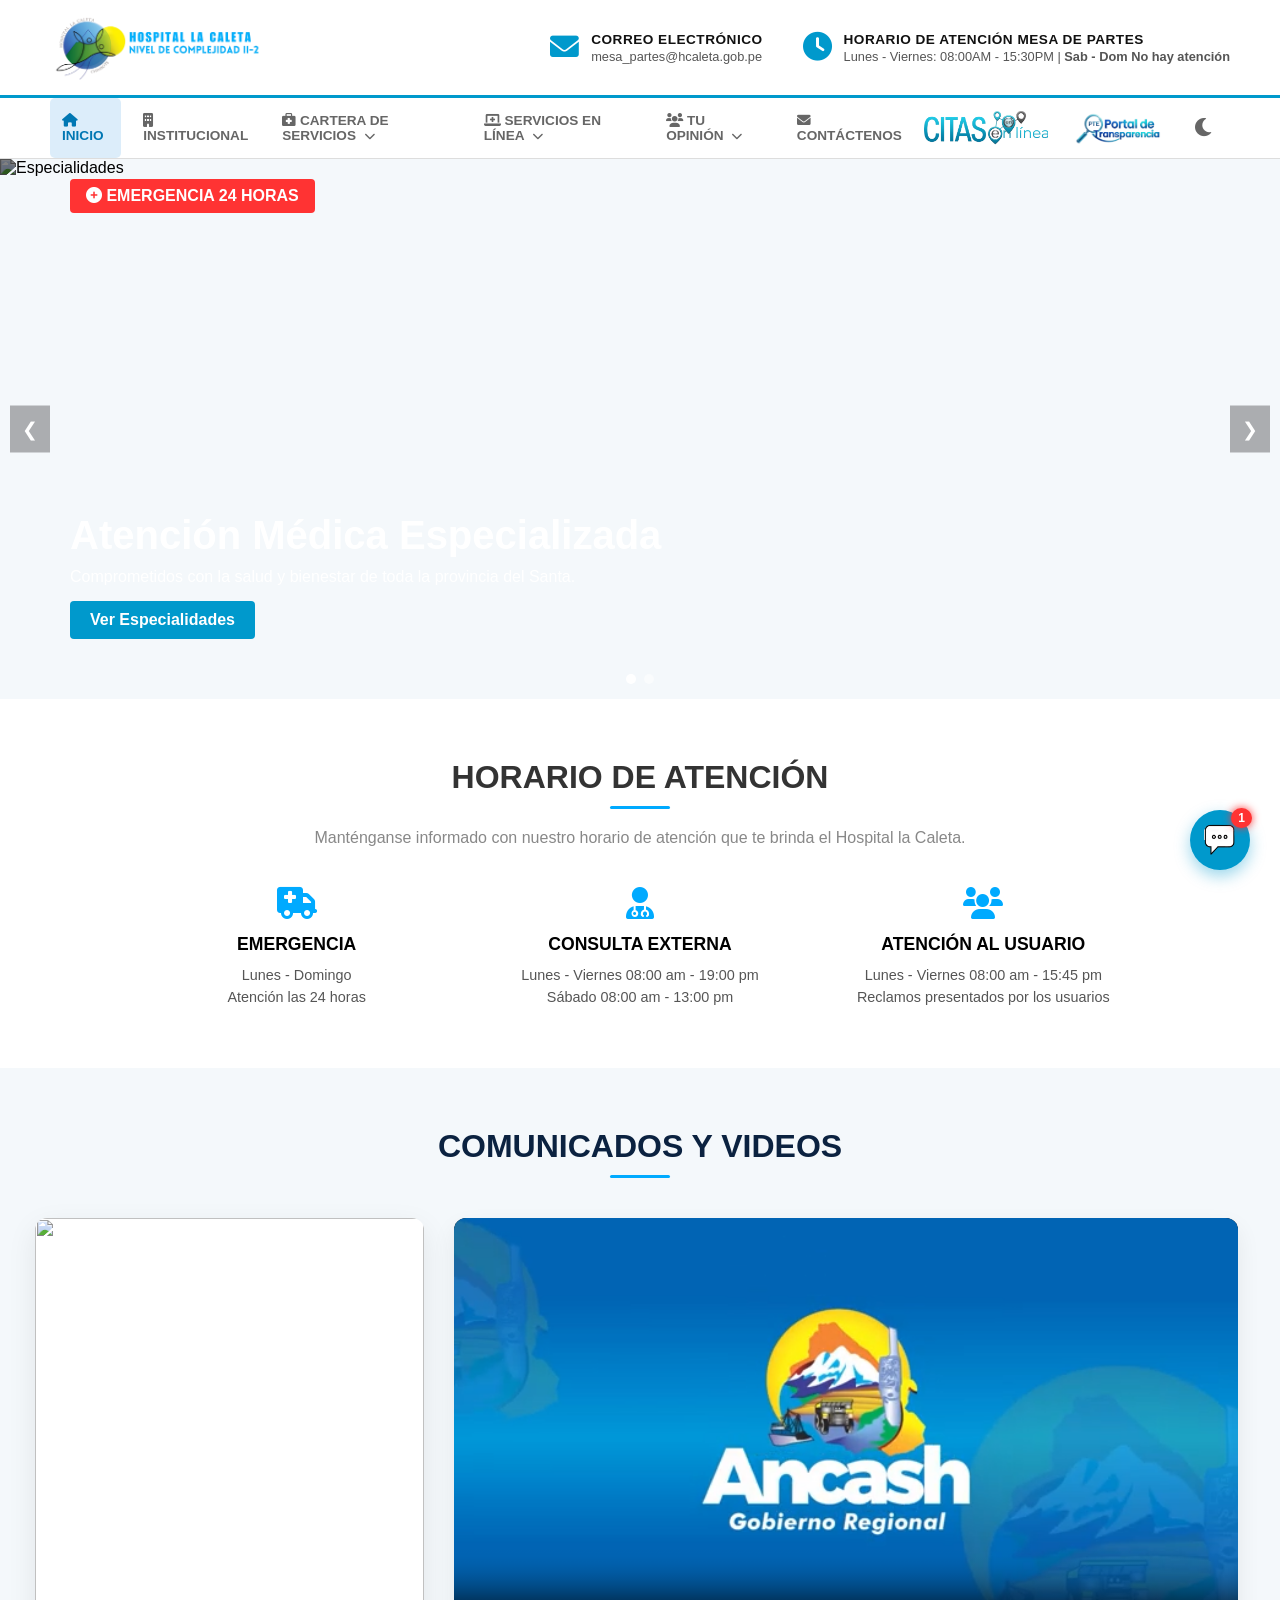
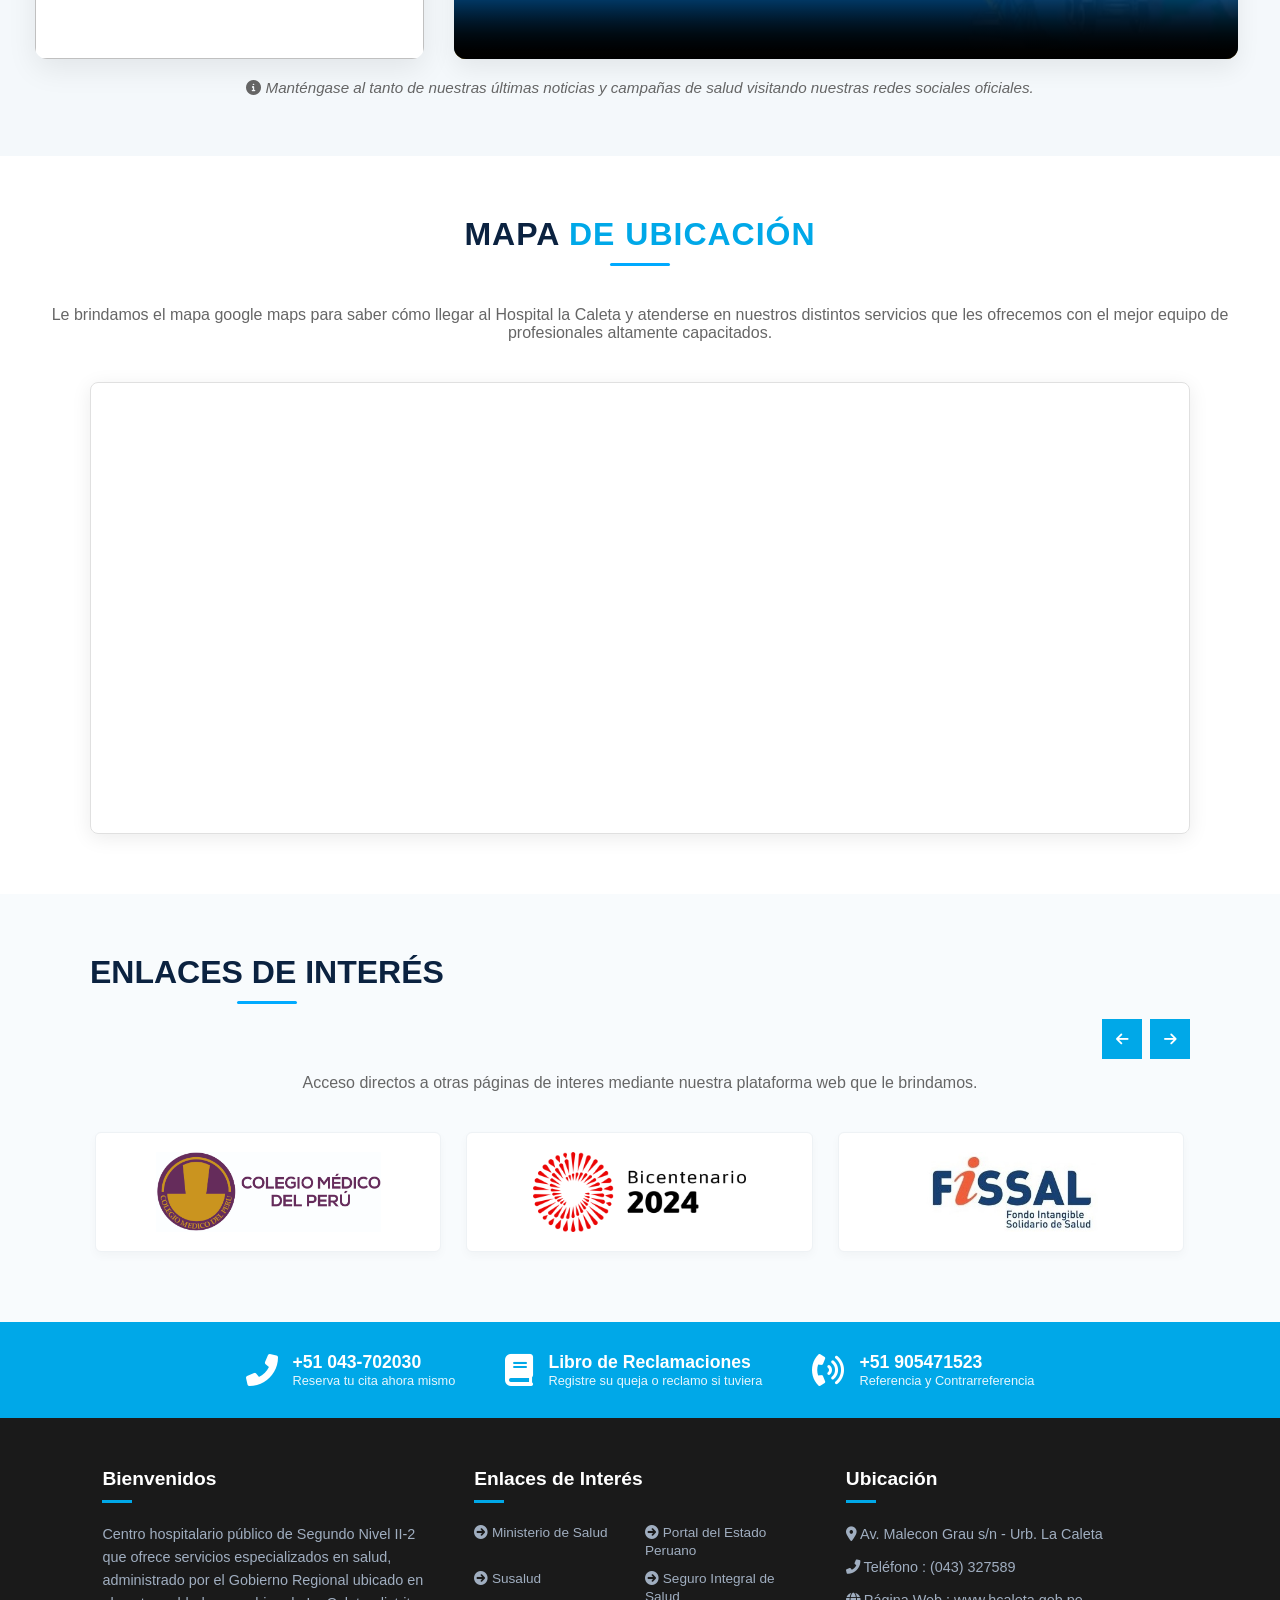
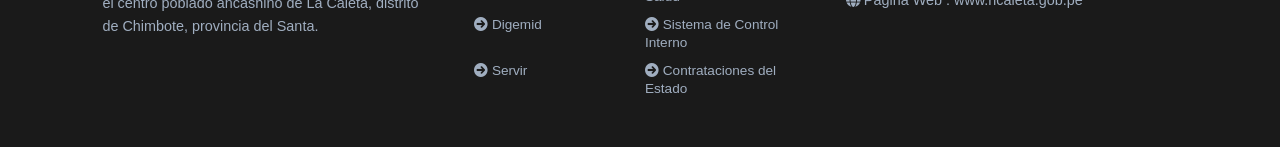
==== commit a5a30b4b: "style: arreglar color página principal" ====
--- a/index.html
+++ b/index.html
@@ -173,6 +173,9 @@
             </video>
         </div>
     </div>
+    <p class="social-footer-msg">
+        <i class="fas fa-info-circle"></i> Manténgase al tanto de nuestras últimas noticias y campañas de salud visitando nuestras redes sociales oficiales.
+    </p>
 </section>
 
 <section class="location-section">
--- a/css/styles.css
+++ b/css/styles.css
@@ -1721,4 +1721,157 @@
 body.dark-mode .stats-btn.active{
     background:var(--primary-blue);
     color:white;
+}
+
+
+/* Solo afecta al contenedor del formulario sin romper tu estructura */
+.formulario-convocatoria {
+    max-width: 1100px;
+    margin: 40px auto;
+    padding: 0 20px;
+}
+
+.form-card {
+    background: #1a1a1a; /* Fondo oscuro institucional */
+    padding: 30px;
+    border-radius: 8px;
+    box-shadow: 0 4px 15px rgba(0,0,0,0.3);
+}
+
+/* Modo claro: si el body tiene una clase como 'light-mode' */
+body:not(.dark-mode) .form-card {
+    background: #ffffff; /* O el color claro que uses en tus otras páginas */
+    border: 1px solid #ddd;
+}
+
+/* Asegura que los campos sigan tu estilo original */
+.form-group {
+    margin-bottom: 20px;
+}
+
+.form-group input, .form-group textarea, .form-group select {
+    width: 100%;
+    padding: 12px;
+    background: #2a2a2a; /* Fondo oscuro de los inputs */
+    border: 1px solid #333;
+    color: #fff;
+    border-radius: 4px;
+}
+
+body:not(.dark-mode) .form-group input, 
+body:not(.dark-mode) .form-group textarea, 
+body:not(.dark-mode) .form-group select {
+    background: #f9f9f9;
+    border: 1px solid #ccc;
+    color: #333;
+}
+
+/* CONVOCATORIAS VIGENTES */
+/* Usamos la misma clase 'form-container' para el efecto de cuadro blanco/flotante */
+/* Usamos la misma clase 'form-container' para el efecto de cuadro blanco/flotante */
+/* Usamos la misma clase 'form-container' para el efecto de cuadro blanco/flotante */
+/* Usamos la misma clase 'form-container' para el efecto de cuadro blanco/flotante */
+.form-container {
+    background: #ffffff;
+    padding: 30px;
+    border-radius: 8px;
+    box-shadow: 0 4px 12px rgba(0,0,0,0.1);
+    margin-bottom: 30px;
+    border: 1px solid #e0e0e0;
+}
+
+/* Modo oscuro para que coincida con el formulario */
+body.dark-mode .form-container {
+    background: #1a1a1a;
+    border: 1px solid #333;
+    box-shadow: 0 4px 12px rgba(0,0,0,0.5);
+}
+
+/* Ajustes de la tabla dentro del contenedor */
+.tabla-container {
+    overflow-x: auto;
+}
+
+table {
+    width: 100%;
+    border-collapse: collapse;
+}
+
+th, td {
+    padding: 15px;
+    text-align: left;
+    border-bottom: 1px solid #eee;
+}
+
+body.dark-mode th, body.dark-mode td {
+    border-bottom: 1px solid #333;
+    color: #fff;
+}
+
+/* Este selector fuerza el centrado perfecto */
+.form-container {
+    background: #ffffff;
+    padding: 30px;
+    border-radius: 8px;
+    box-shadow: 0 4px 12px rgba(0,0,0,0.1);
+    
+    /* ESTAS TRES LÍNEAS CENTRAN EL CUADRO */
+    max-width: 800px;    /* Define un ancho máximo para que no ocupe todo el ancho */
+    margin: 40px auto;   /* 'auto' es lo que centra el cuadro horizontalmente */
+    width: 90%;          /* Asegura que sea responsivo en móviles */
+    
+    border: 1px solid #e0e0e0;
+}
+
+/* Modo oscuro: mantiene el centrado */
+body.dark-mode .form-container {
+    background: #1a1a1a;
+    border: 1px solid #333;
+    box-shadow: 0 4px 12px rgba(0,0,0,0.5);
+}   
+
+/* Sección de Horarios */
+.horario-section {
+    background-color: #ffffff; /* Fondo blanco sólido */
+    padding: 60px 0;           /* Espaciado para que no se vea apretado */
+    position: relative;
+    z-index: 1;                /* Asegura que esté por encima de otros elementos */
+}
+
+/* Modo oscuro: ajusta el fondo para que no se pierda la visibilidad */
+body.dark-mode .horario-section {
+    background-color: #1a1a1a; /* Un tono oscuro si el modo oscuro está activo */
+}
+
+.social-footer-msg {
+    text-align: center;
+    color: #666;
+    font-size: 0.95rem;
+    margin-top: 20px;
+    font-style: italic;
+    padding: 0 20px;
+}
+
+/* Ajuste para modo oscuro */
+body.dark-mode .social-footer-msg {
+    color: #aaa;
+}
+
+.side-social-bar {
+    position: fixed;
+    top: 50%; /* Centrado vertical */
+    transform: translateY(-50%);
+    left: 0;
+    z-index: 999; /* Asegura que esté por encima de otros elementos */
+    display: flex;
+    flex-direction: column;
+    gap: 10px;
+    transition: opacity 0.3s ease;
+}
+
+/* Regla para ocultarla cuando llegue al tope del banner */
+@media (max-height: 700px) {
+    .side-social-bar {
+        display: none; /* O puedes poner 'opacity: 0' para ocultarla suavemente */
+    }
 }
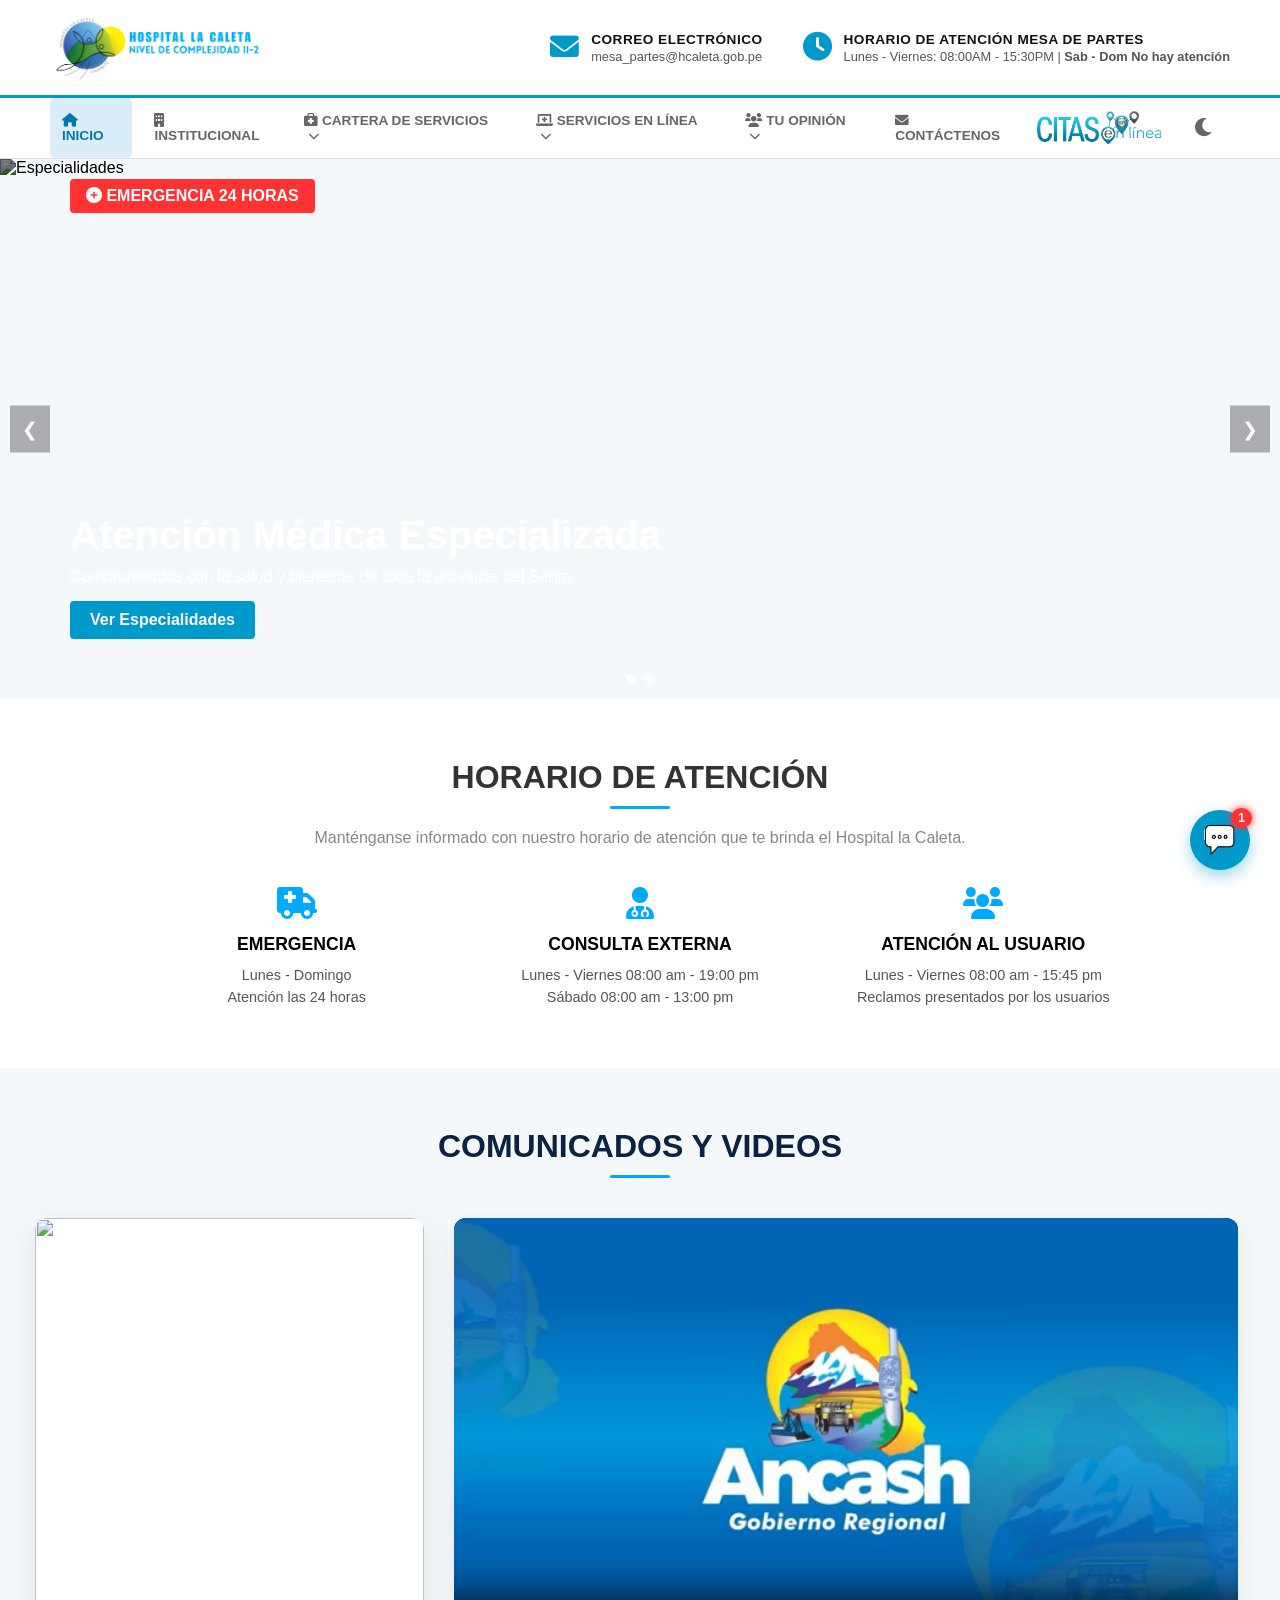
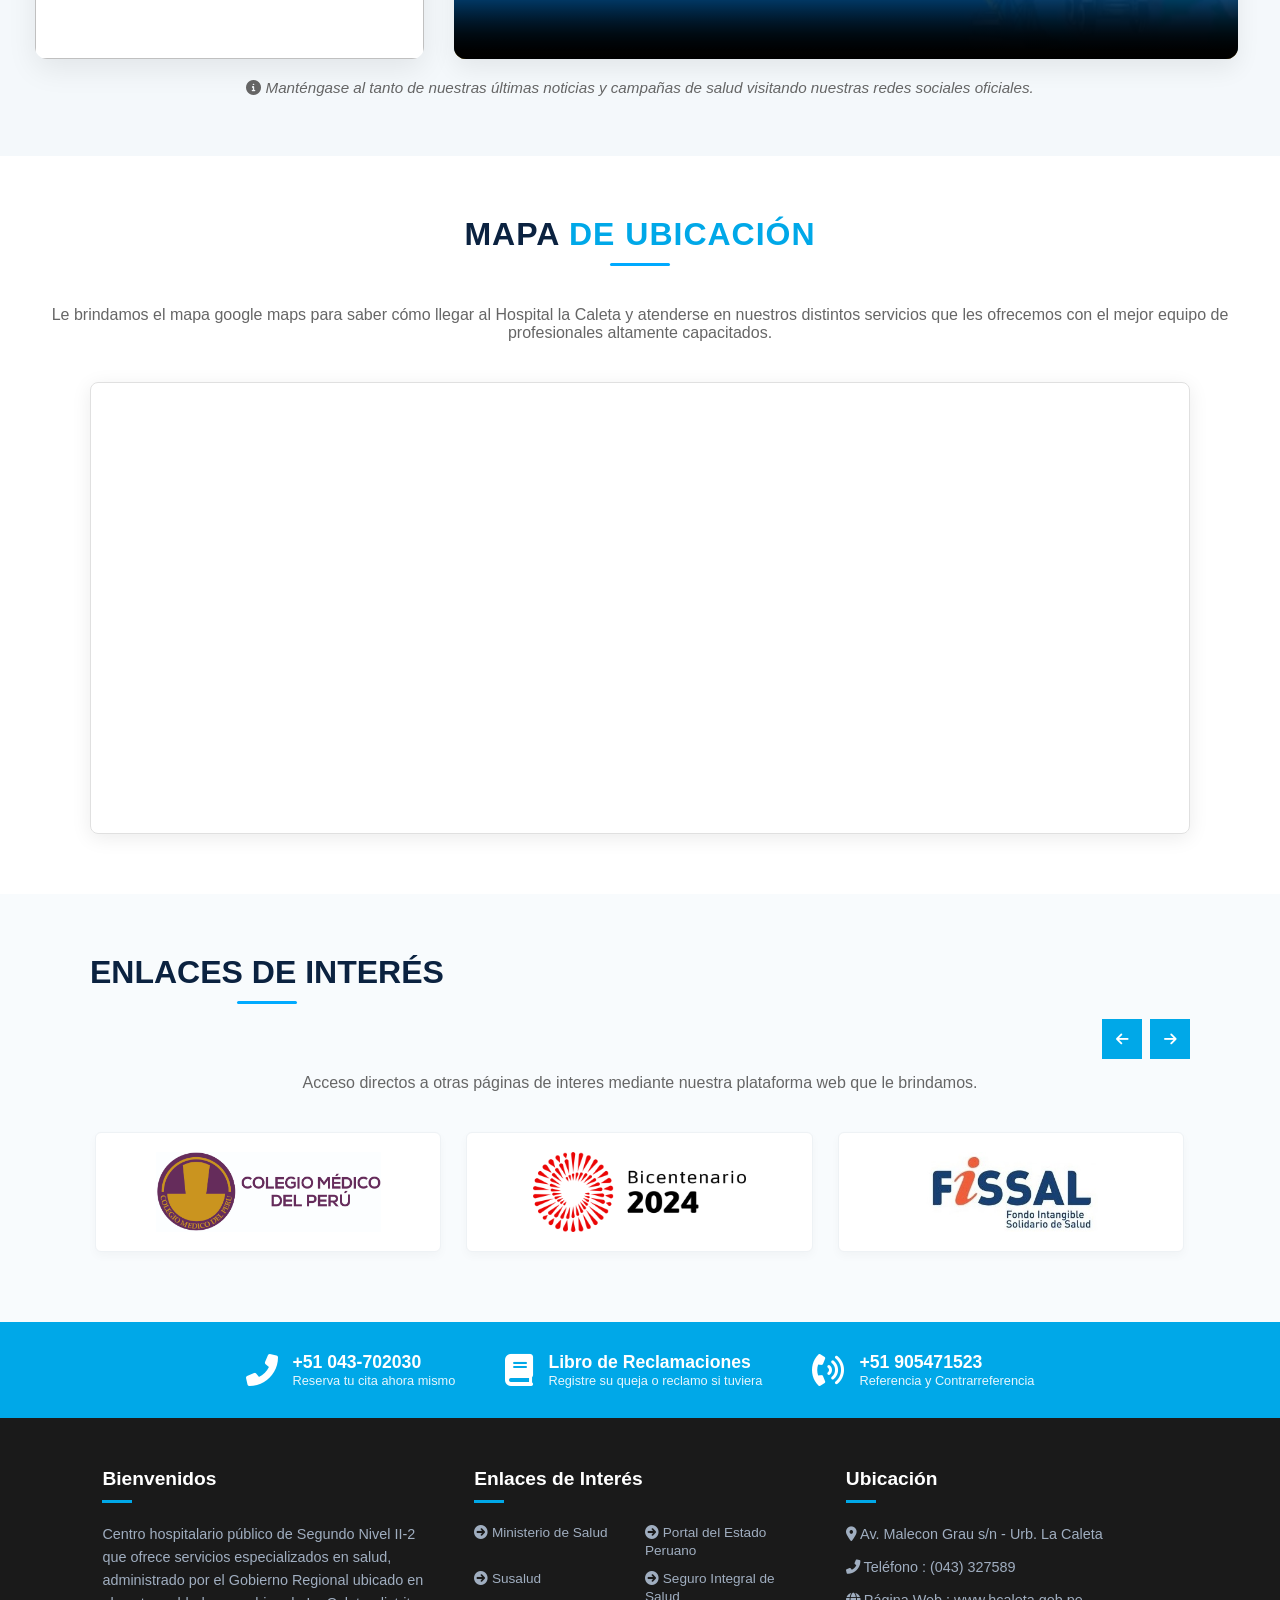
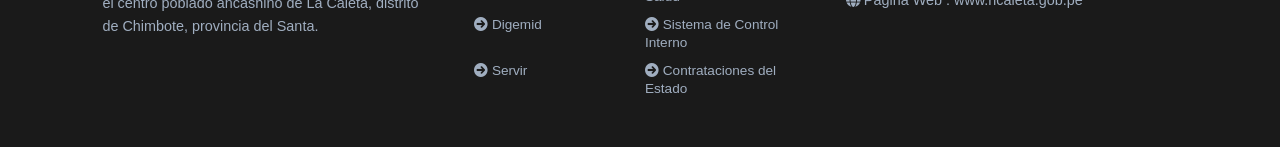
==== commit 1ba6657f: "arreglar navegabilidad" ====
--- a/index.html
+++ b/index.html
@@ -59,7 +59,7 @@
             <a href="#" class="text-blue-nav"><i class="fas fa-laptop-medical"></i> SERVICIOS EN LÍNEA <i class="fas fa-chevron-down arrow"></i></a>
             <ul class="dropdown-menu">
                 <li><a href="consulta-cita.html"><i class="fas fa-user-md"></i> Consulta tu Cita</a></li>
-                <li><a href="#"><i class="fas fa-user-tie"></i> Convocatorias</a></li>
+                <li><a href="convocatorias.html"><i class="fas fa-user-tie"></i> Convocatorias</a></li>
                 <li><a href="consulta-cupos.html"><i class="fas fa-calendar-alt"></i> Disponibilidad de Cupos</a></li>
             </ul>
         </li>
@@ -75,13 +75,8 @@
         <li><a href="contactenos.html"><i class="fas fa-envelope"></i> CONTÁCTENOS</a></li>
 
         <li class="nav-img-item push-right">
-            <a href="citas.html" title="Citas en Línea">
+            <a href="consulta-cita.html" title="Citas en Línea">
                 <img src="assets/logo-citas-linea.png" alt="Citas en Línea" class="nav-logo">
-            </a>
-        </li>
-        <li class="nav-img-item">
-            <a href="transparencia.html" title="Portal de Transparencia">
-                <img src="assets/portal-logo.png" alt="Portal de Transparencia" class="nav-logo">
             </a>
         </li>
 
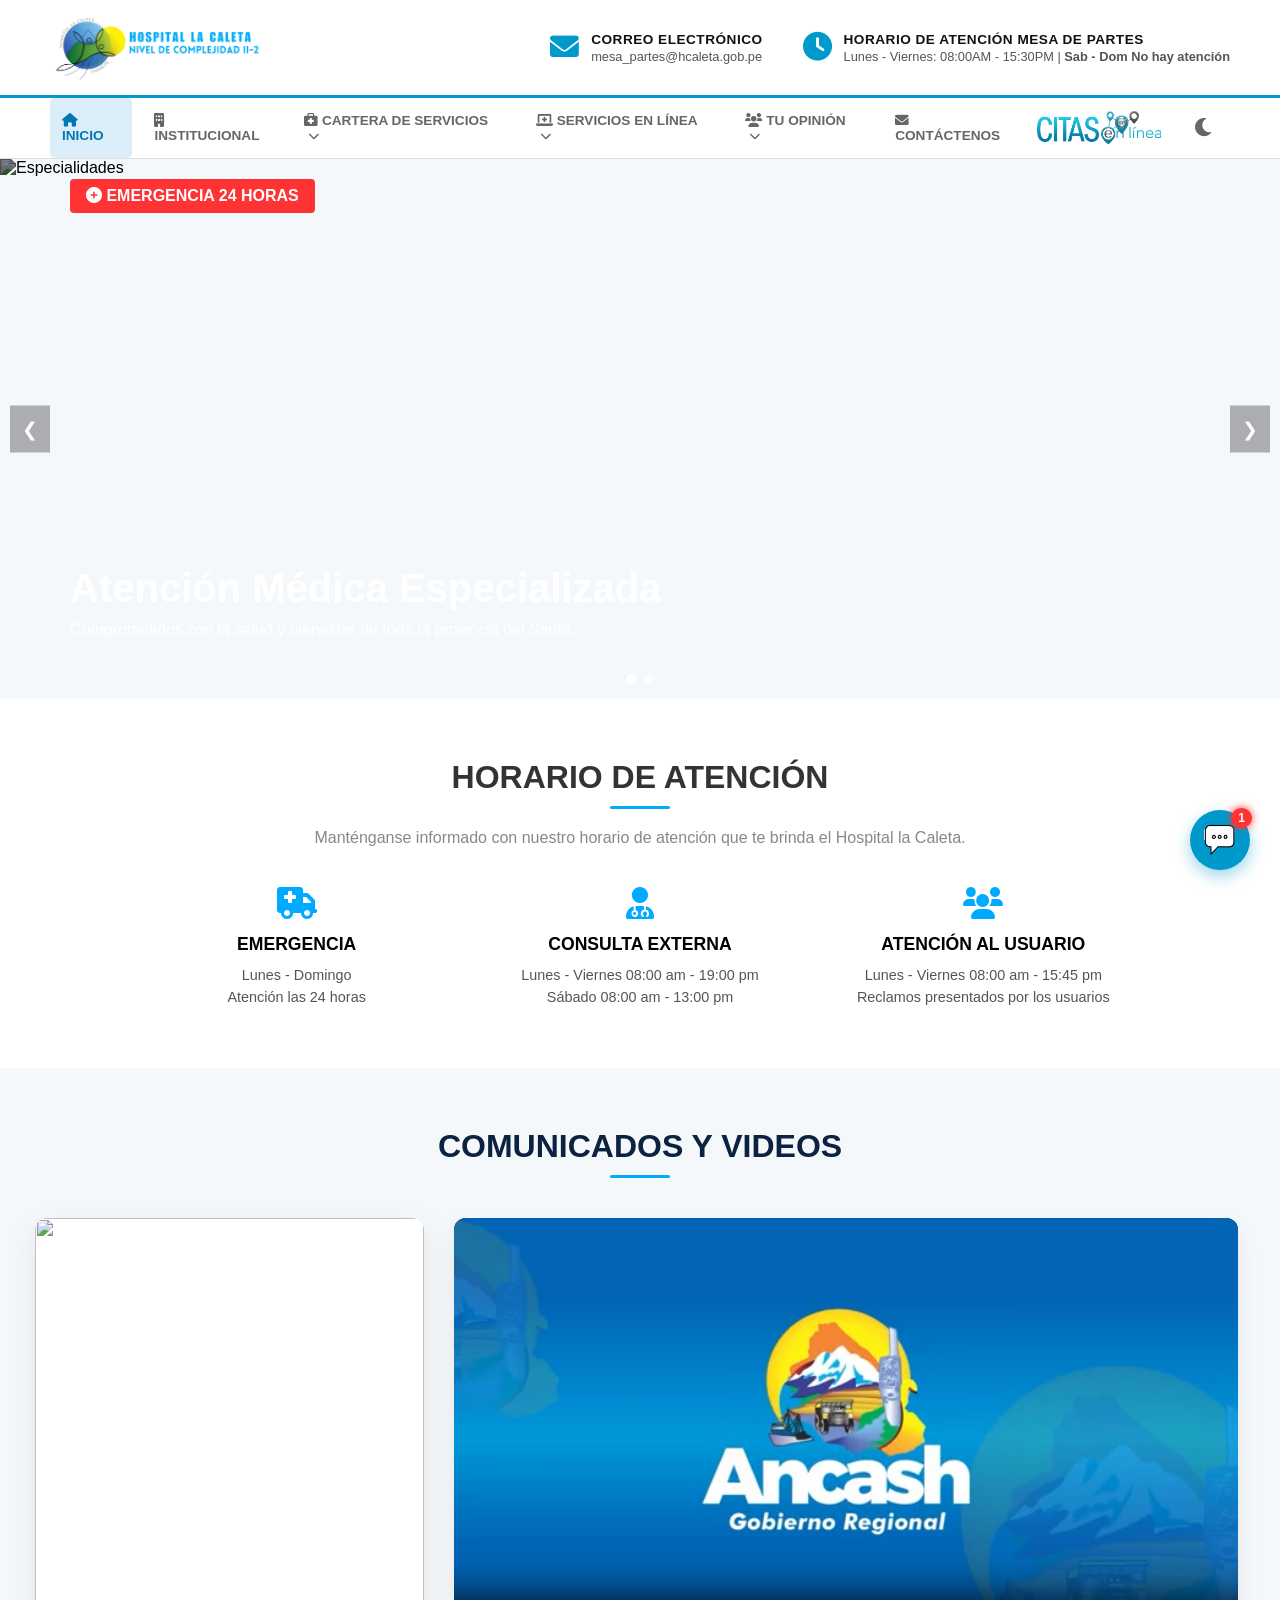
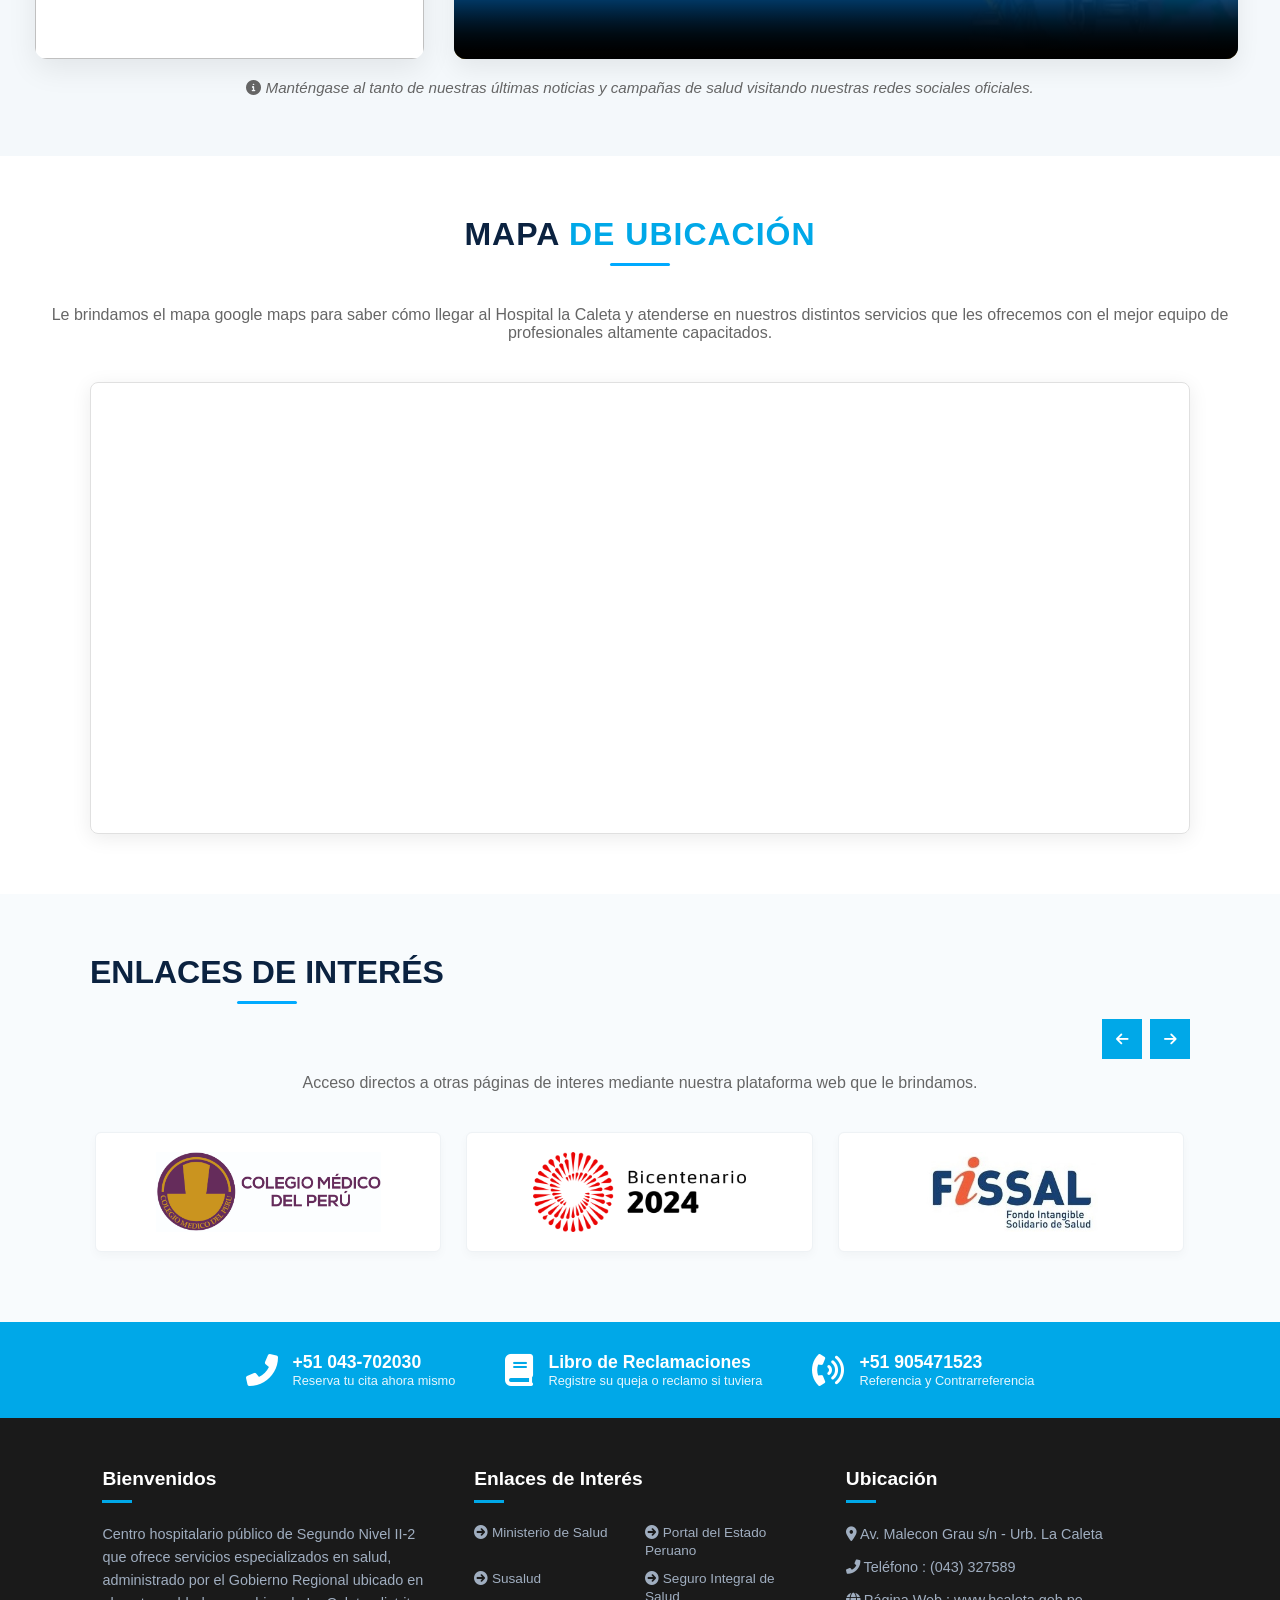
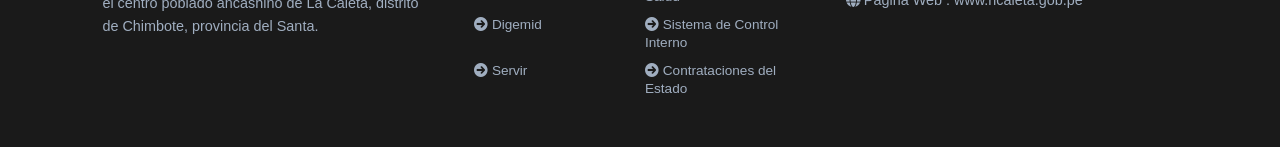
==== commit d838185e: "fix: arreglar chatbot" ====
--- a/index.html
+++ b/index.html
@@ -100,7 +100,6 @@
                 <div class="slide-content">
                     <h2>Atención Médica Especializada</h2>
                     <p>Comprometidos con la salud y bienestar de toda la provincia del Santa.</p>
-                    <a href="#" class="btn-slide">Ver Especialidades</a>
                 </div>
             </div>
             <div class="slide">
@@ -108,7 +107,6 @@
                 <div class="slide-content">
                     <h2>Modernización de Consultas</h2>
                     <p>Evita colas innecesarias utilizando nuestros nuevos servicios digitales en línea.</p>
-                    <a href="#servicios-linea" class="btn-slide">Trámites Digitales</a>
                 </div>
             </div>
         </div>
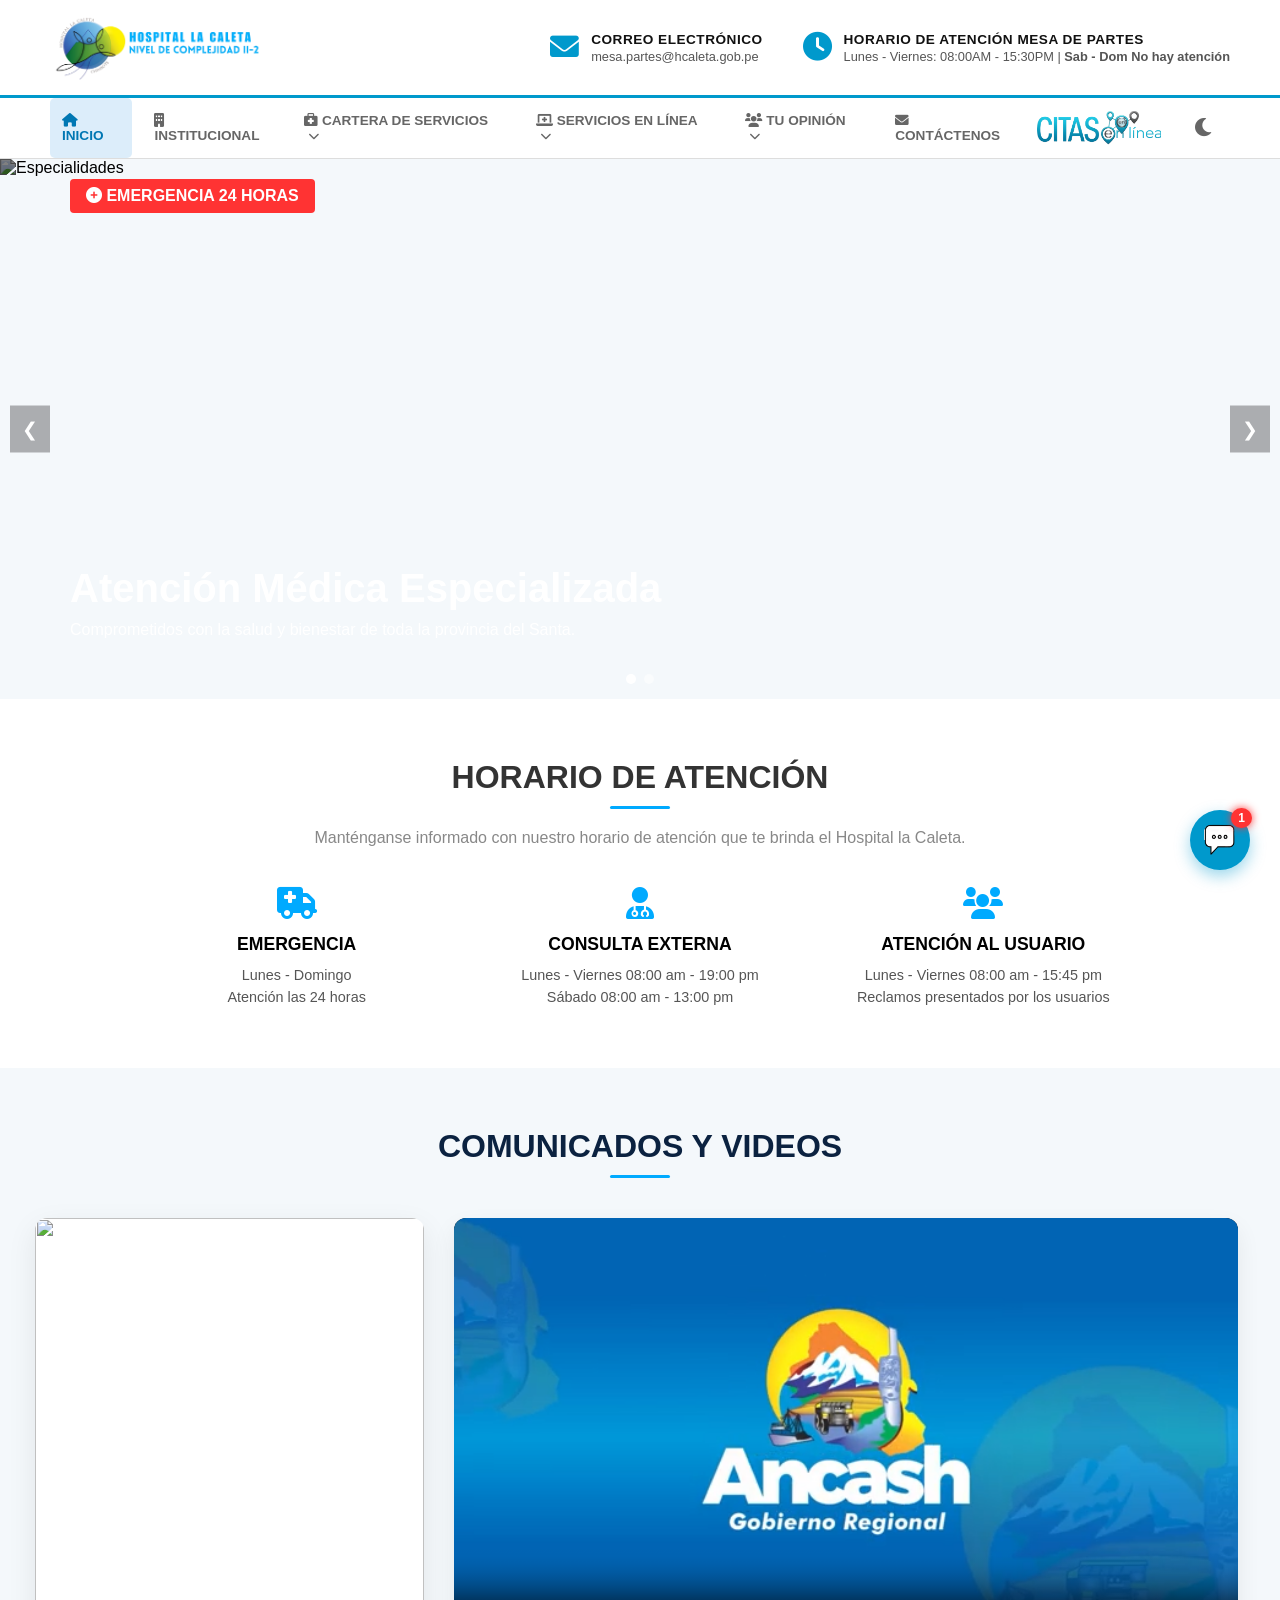
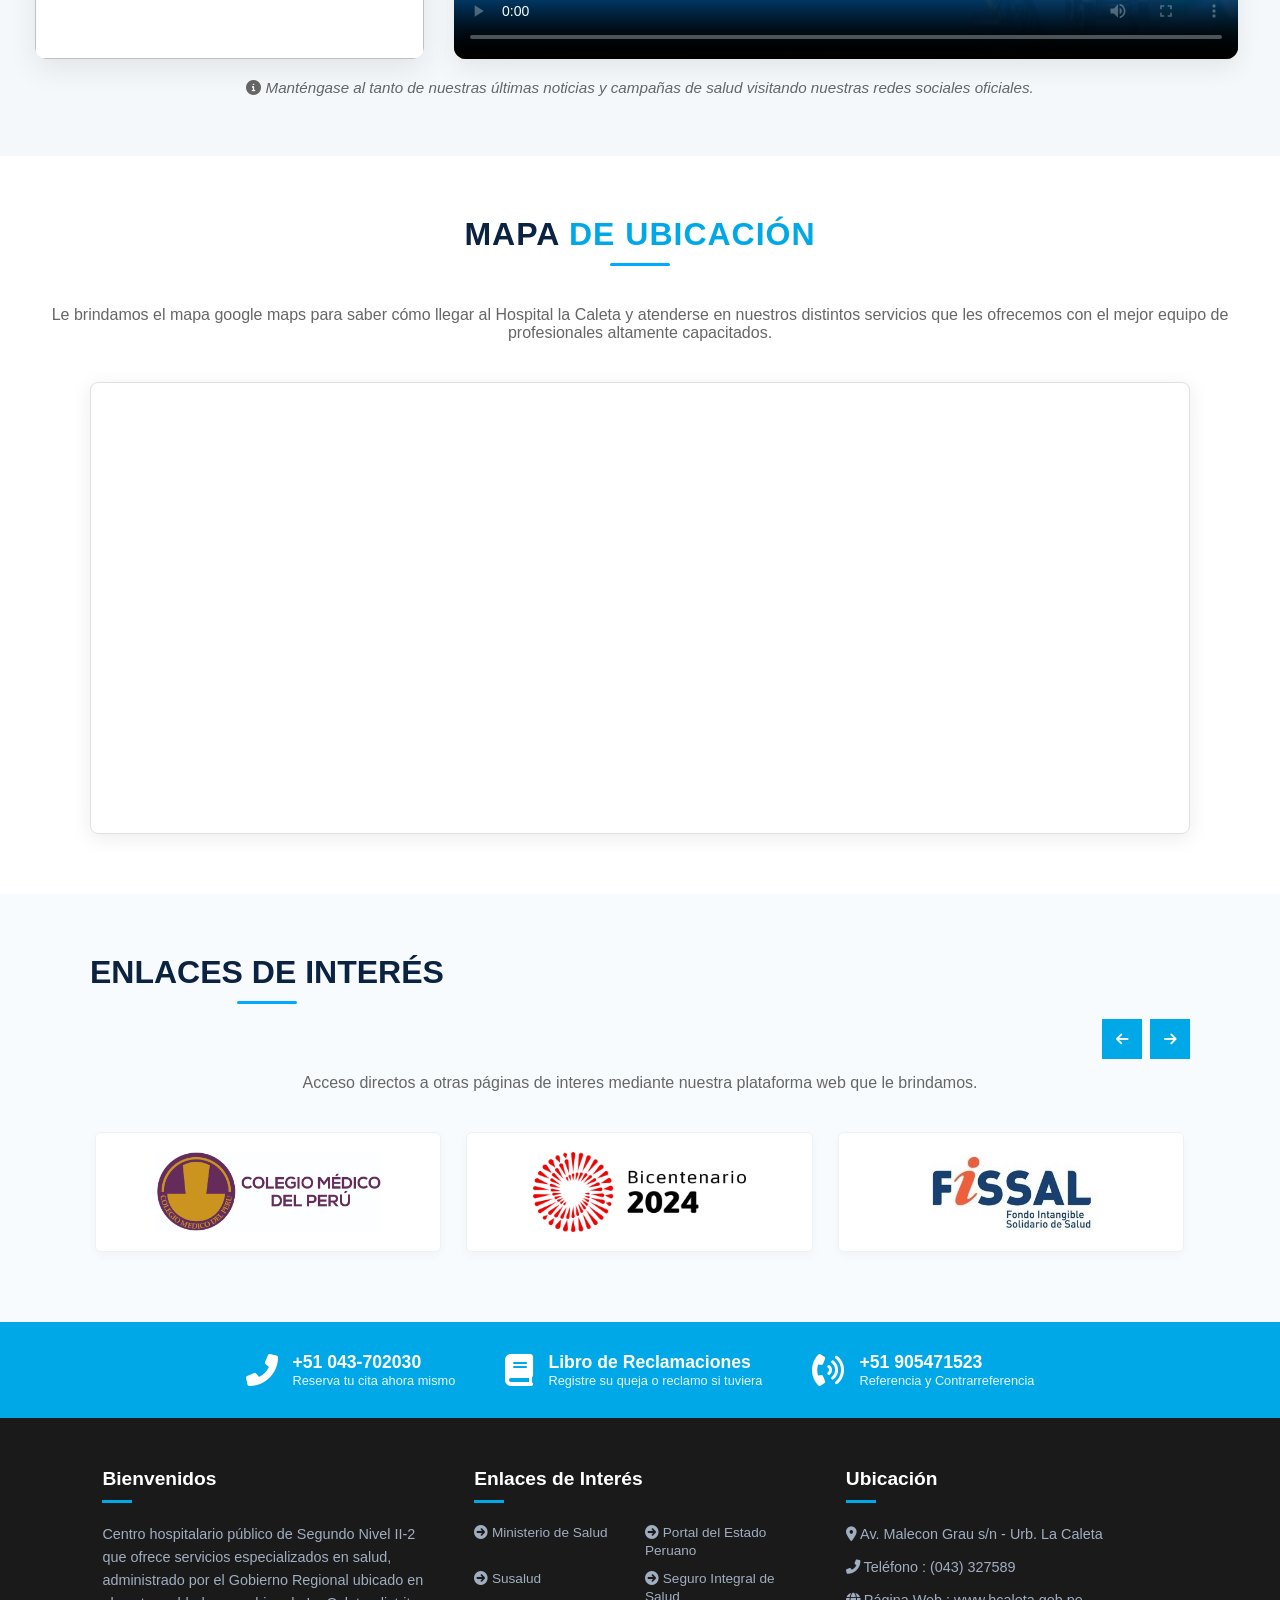
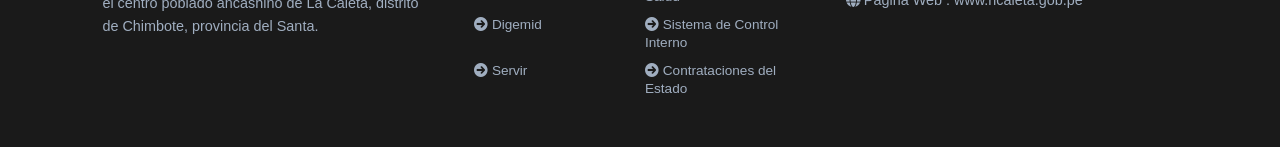
==== commit 4296f71f: "refactor: actualizar correo mesa de partes" ====
--- a/index.html
+++ b/index.html
@@ -27,7 +27,7 @@
             <i class="fas fa-envelope info-icon"></i>
             <div class="info-text">
                 <strong>CORREO ELECTRÓNICO</strong>
-                <span>mesa_partes@hcaleta.gob.pe</span>
+                <span>mesa.partes@hcaleta.gob.pe</span>
             </div>
         </div>
 
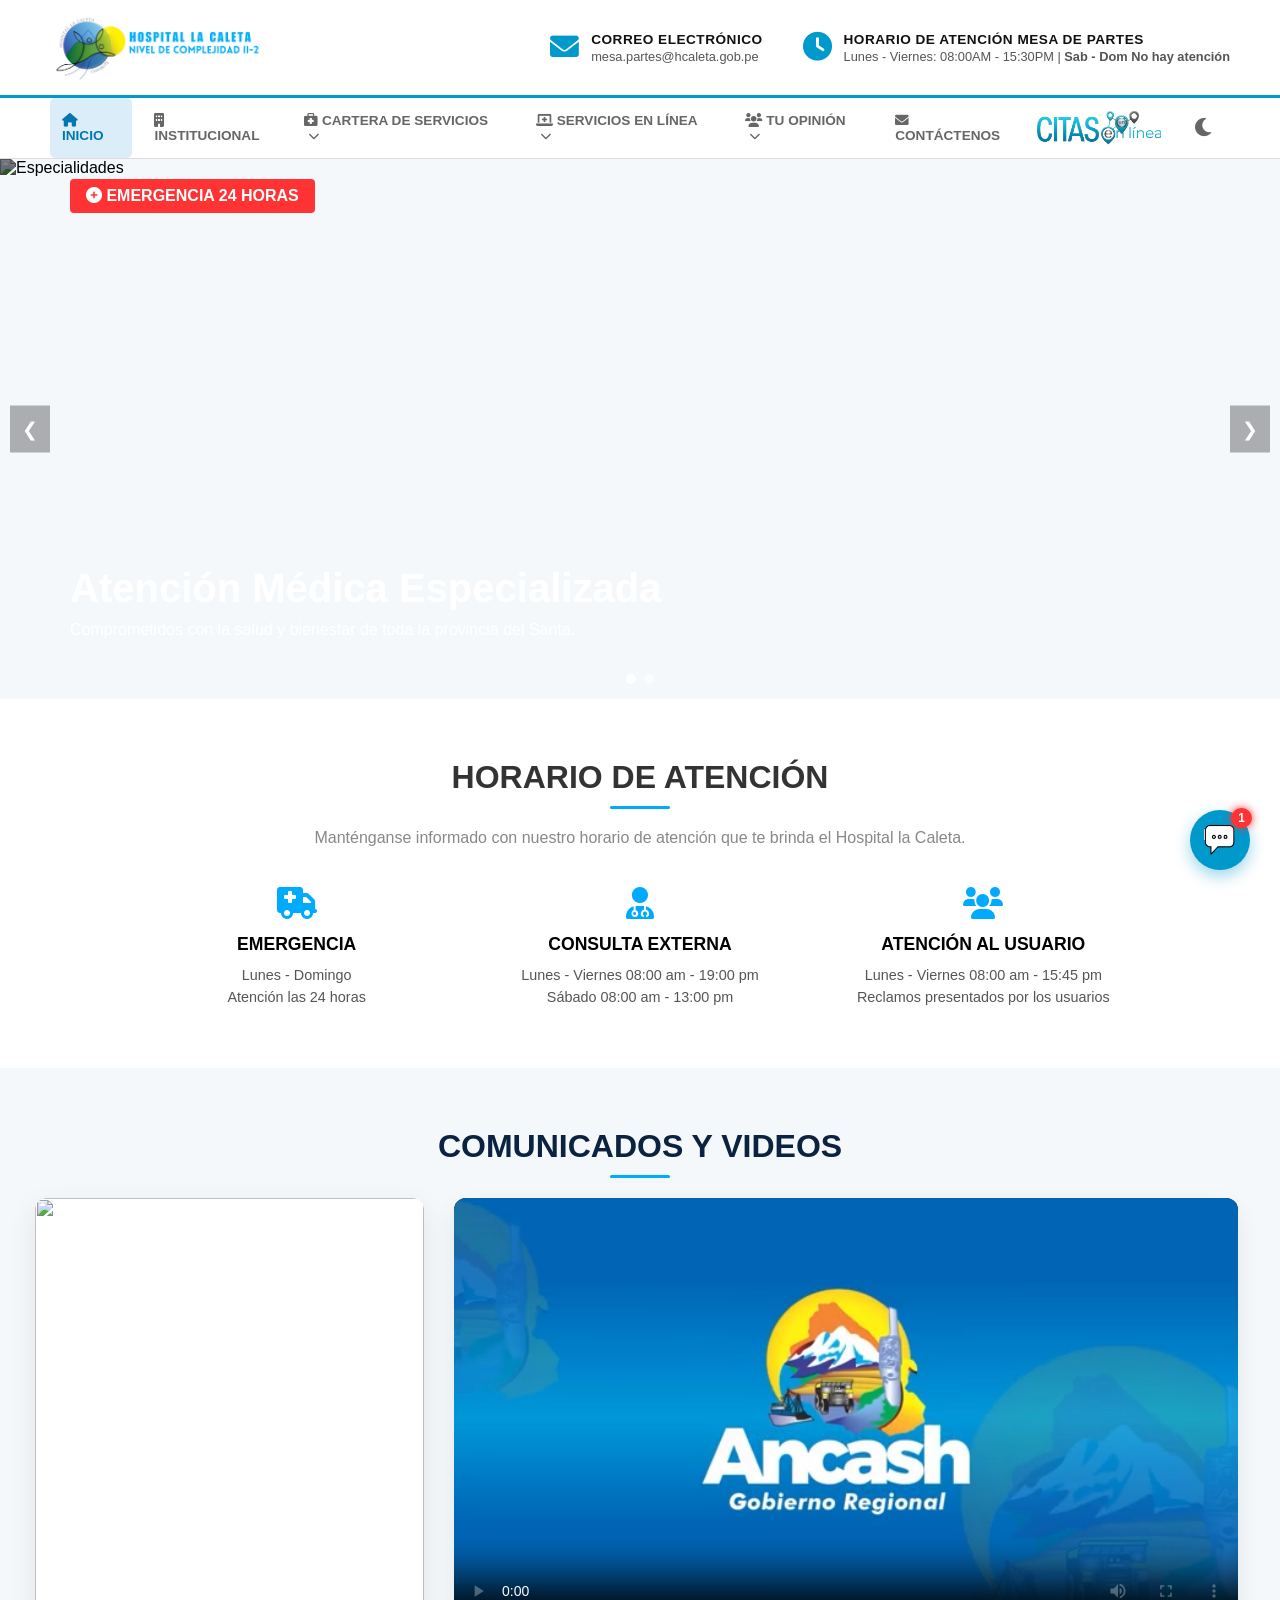
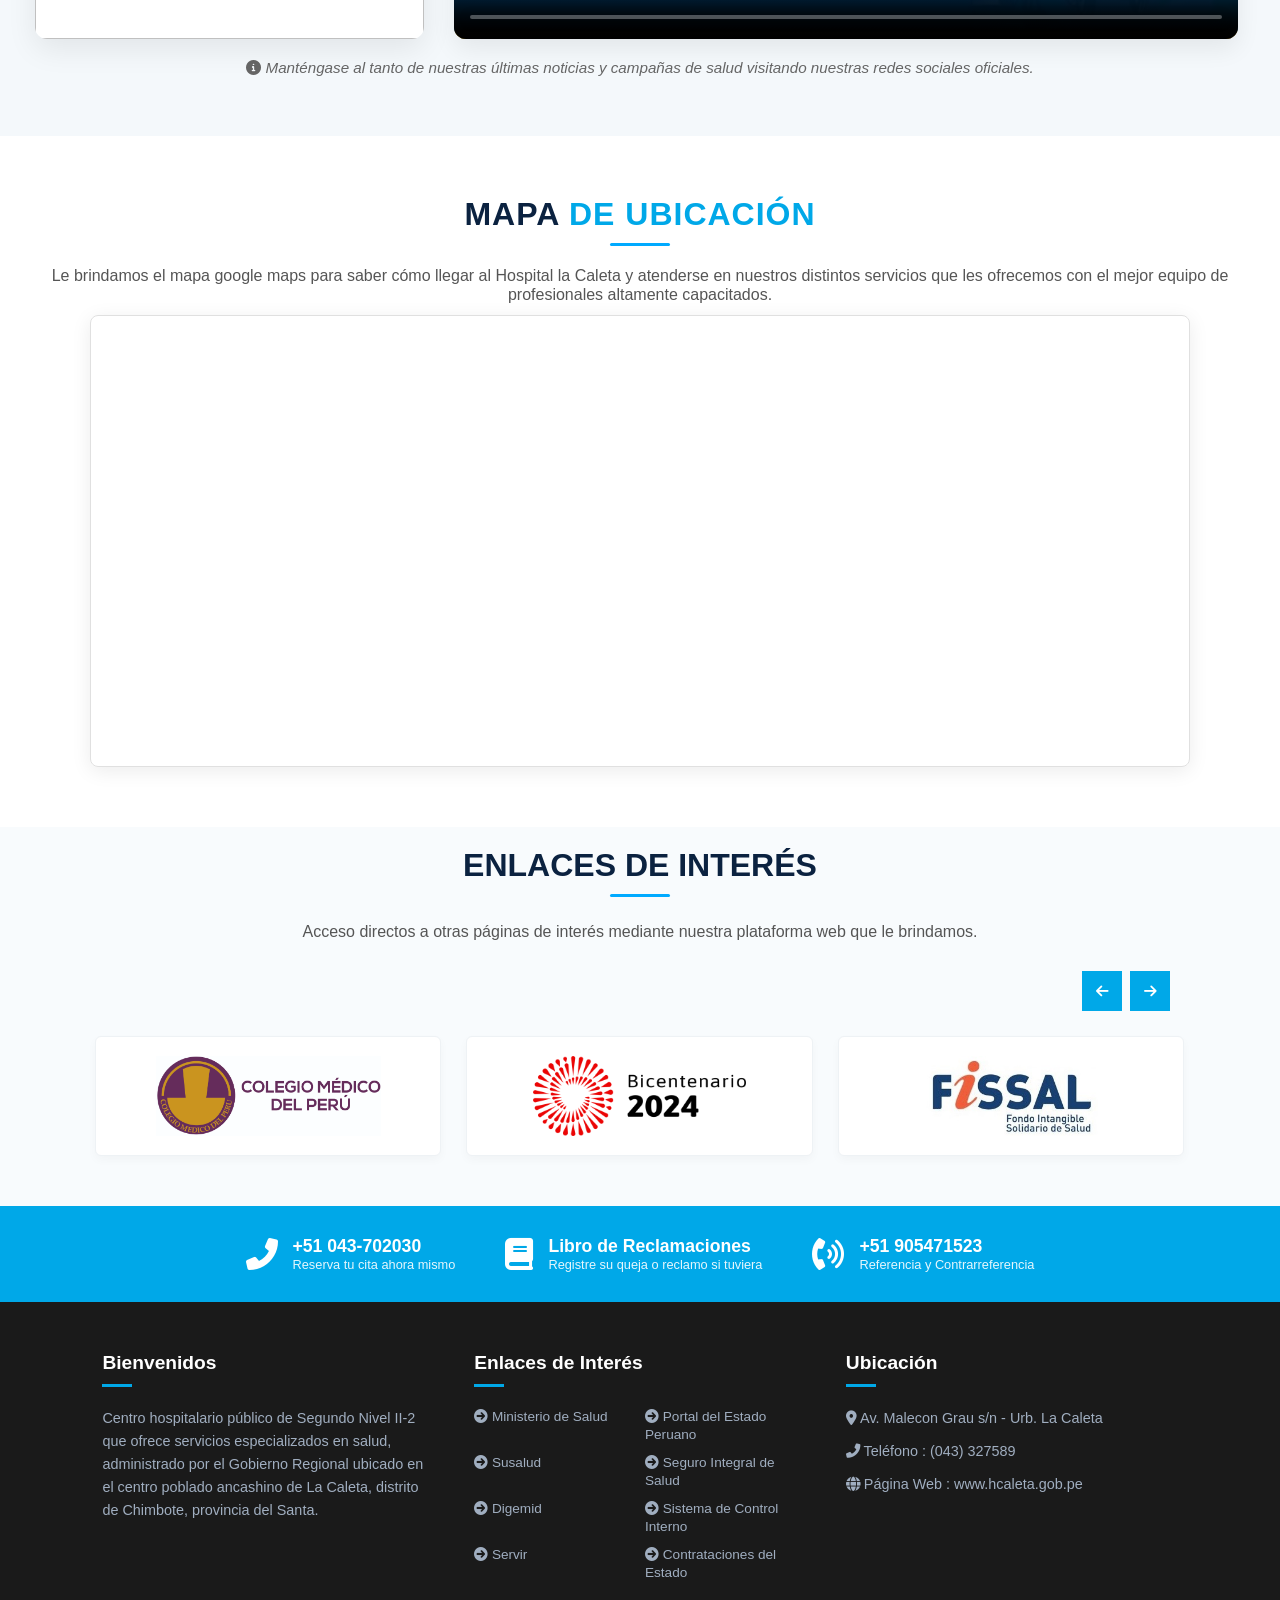
==== commit 2b47439b: "fix: arreglar enlaces de interés" ====
--- a/index.html
+++ b/index.html
@@ -199,49 +199,29 @@
             <h2>ENLACES <span class="text-blue">DE INTERÉS</span></h2>
             <div class="title-underline"></div>
         </div>
+        <p class="section-subtitle">
+            Acceso directos a otras páginas de interés mediante nuestra plataforma web que le brindamos.
+        </p>
+    </div>
+
+    <div class="carousel-nav-wrapper">
         <div class="carousel-nav">
-            <button class="nav-btn prev-btn" id="interest-prev">
-                <i class="fas fa-arrow-left"></i>
-            </button>
-            <button class="nav-btn next-btn" id="interest-next">
-                <i class="fas fa-arrow-right"></i>
-            </button>
-        </div>
-    </div>
-
-    <p class="section-subtitle" style="text-align: center;">
-        Acceso directos a otras páginas de interes mediante nuestra plataforma web que le brindamos.
-    </p>
+            <button class="nav-btn prev-btn" id="interest-prev"><i class="fas fa-arrow-left"></i></button>
+            <button class="nav-btn next-btn" id="interest-next"><i class="fas fa-arrow-right"></i></button>
+        </div>
+    </div>
 
     <div class="carousel-container">
         <div class="carousel-track" id="interest-track">
-            <a href="https://www.cmp.org.pe/" target="_blank" class="logo-card">
-                <img src="assets/colegio_medico.png" alt="Colegio Médico del Perú">
-            </a>
-            <a href="https://www.gob.pe/bicentenario" target="_blank" class="logo-card">
-                <img src="assets/bicentenario.png" alt="Bicentenario 2024">
-            </a>
-            <a href="https://www.gob.pe/fissal" target="_blank" class="logo-card">
-                <img src="assets/fisal.jpg" alt="FISSAL">
-            </a>
-            <a href="https://www.gob.pe/susalud" target="_blank" class="logo-card">
-                <img src="assets/susalud.png" alt="SUSALUD">
-            </a>
-            <a href="https://www.gob.pe/reniec" target="_blank" class="logo-card">
-                <img src="assets/reniec.png" alt="RENIEC">
-            </a>
-            <a href="https://www.gob.pe/contraloria" target="_blank" class="logo-card">
-                <img src="assets/contraloria.png" alt="La Contraloría">
-            </a>
-            <a href="https://appsalud.minsa.gob.pe/portal_sismed/?op=551" target="_blank" class="logo-card">
-                <img src="assets/sismed.png" alt="SISMED Observatorio">
-            </a>
-            <a href="https://www.sunat.gob.pe/" target="_blank" class="logo-card">
-                <img src="assets/sunat.jpg" alt="SUNAT">
-            </a>
-            <a href="https://www.gob.pe/regionancash" target="_blank" class="logo-card">
-                <img src="assets/gobiernoregional.png" alt="Gobierno Regional de Áncash">
-            </a>
+            <a href="https://www.cmp.org.pe/" target="_blank" class="logo-card"><img src="assets/colegio_medico.png" alt="Colegio Médico del Perú"></a>
+            <a href="https://www.gob.pe/bicentenario" target="_blank" class="logo-card"><img src="assets/bicentenario.png" alt="Bicentenario 2024"></a>
+            <a href="https://www.gob.pe/fissal" target="_blank" class="logo-card"><img src="assets/fisal.jpg" alt="FISSAL"></a>
+            <a href="https://www.gob.pe/susalud" target="_blank" class="logo-card"><img src="assets/susalud.png" alt="SUSALUD"></a>
+            <a href="https://www.gob.pe/reniec" target="_blank" class="logo-card"><img src="assets/reniec.png" alt="RENIEC"></a>
+            <a href="https://www.gob.pe/contraloria" target="_blank" class="logo-card"><img src="assets/contraloria.png" alt="La Contraloría"></a>
+            <a href="https://appsalud.minsa.gob.pe/portal_sismed/?op=551" target="_blank" class="logo-card"><img src="assets/sismed.png" alt="SISMED Observatorio"></a>
+            <a href="https://www.sunat.gob.pe/" target="_blank" class="logo-card"><img src="assets/sunat.jpg" alt="SUNAT"></a>
+            <a href="https://www.gob.pe/regionancash" target="_blank" class="logo-card"><img src="assets/gobiernoregional.png" alt="Gobierno Regional de Áncash"></a>
         </div>
     </div>
 </section>
--- a/css/styles.css
+++ b/css/styles.css
@@ -1874,4 +1874,39 @@
     .side-social-bar {
         display: none; /* O puedes poner 'opacity: 0' para ocultarla suavemente */
     }
+}
+
+/* Ajuste de la sección principal */
+.interests-section {
+    padding: 20px 20px 40px 20px; /* Reducimos el padding superior */
+    text-align: center;
+}
+
+/* Unificación del encabezado */
+.interests-header {
+    display: flex;
+    flex-direction: column;
+    align-items: center;
+    margin-bottom: 10px; /* Reducimos el margen inferior del bloque de texto */
+}
+
+/* Reducimos el margen del título y su subrayado */
+.section-title-container {
+    margin-bottom: 5px; 
+}
+
+/* Ajustamos el subtítulo */
+.section-subtitle {
+    margin: 0 auto 10px auto; /* Eliminamos márgenes excesivos */
+    line-height: 1.2;
+    color: #555;
+}
+
+/* El wrapper de las flechas ahora tiene margen negativo o reducido para acercarse al texto */
+.carousel-nav-wrapper {
+    display: flex;
+    justify-content: flex-end;
+    max-width: 1100px;
+    margin: -10px auto 10px auto; /* El -10px 'jala' las flechas hacia arriba */
+    padding-right: 20px;
 }
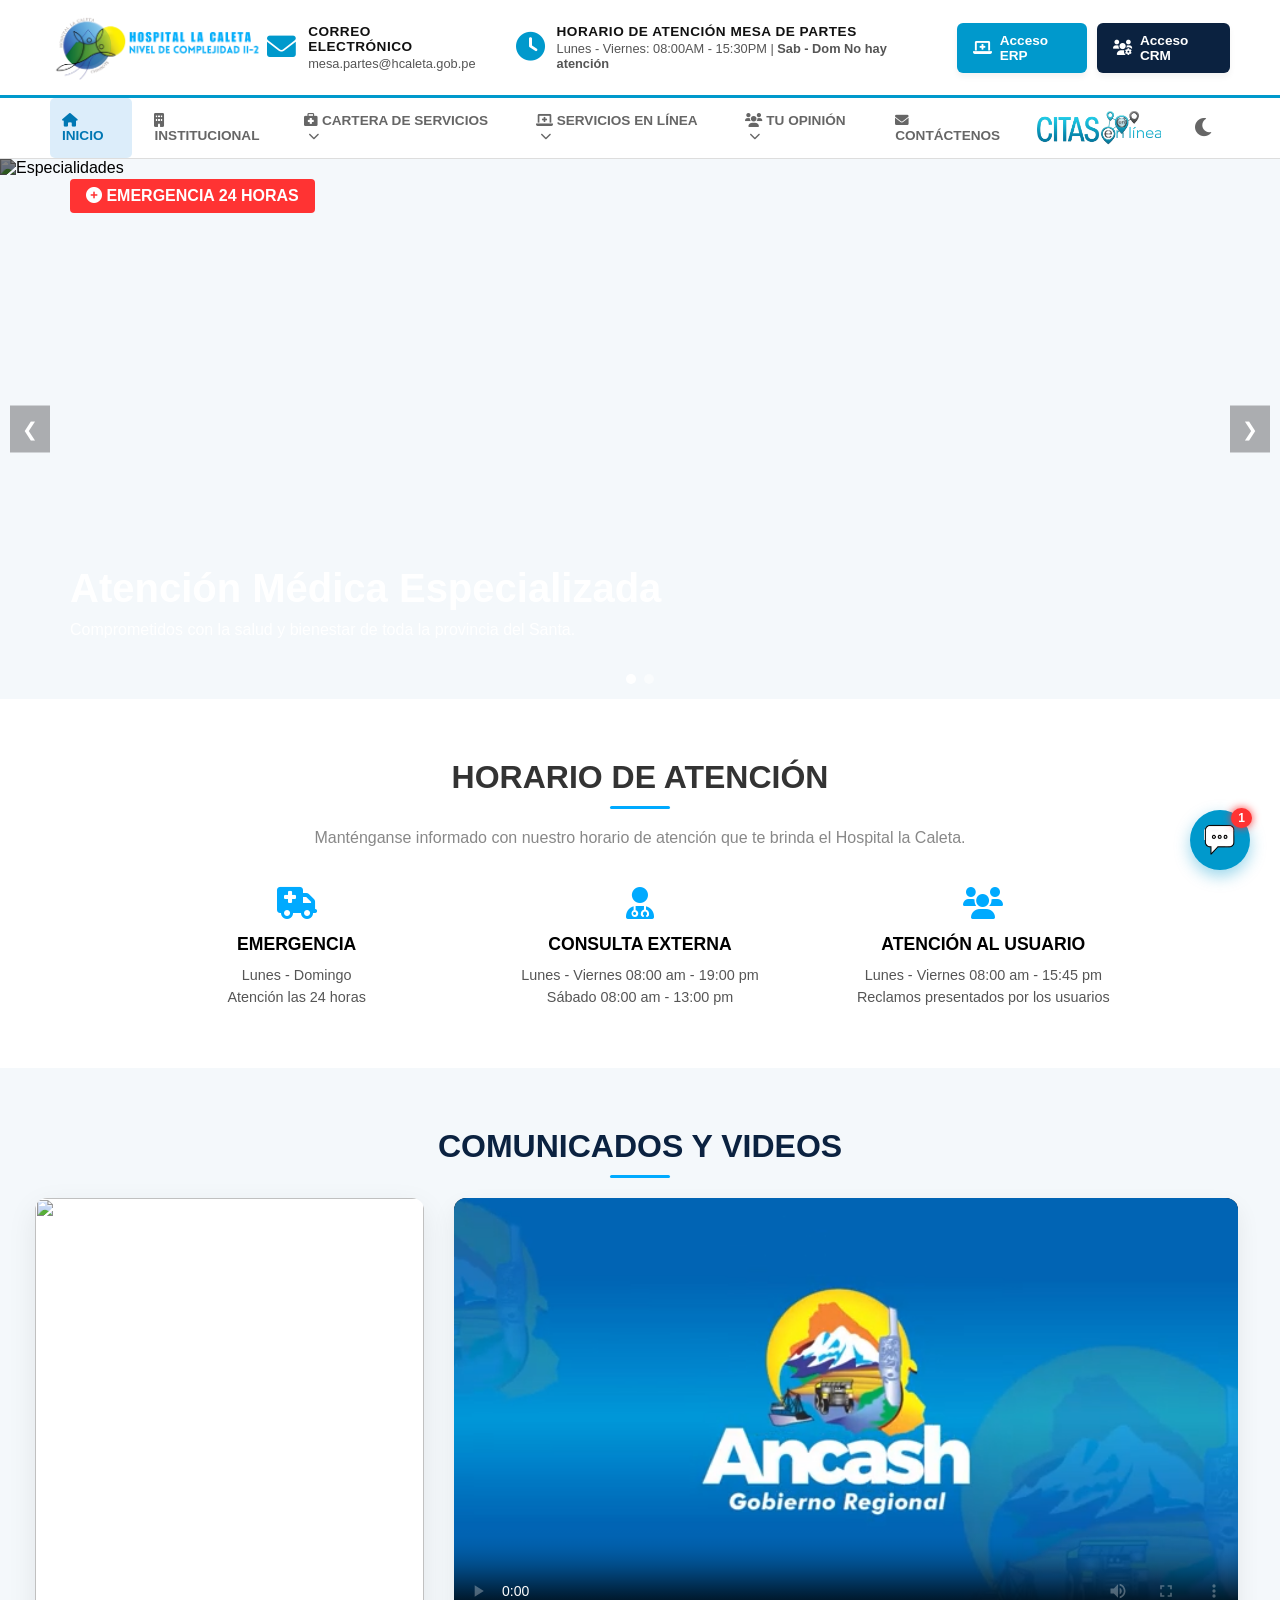
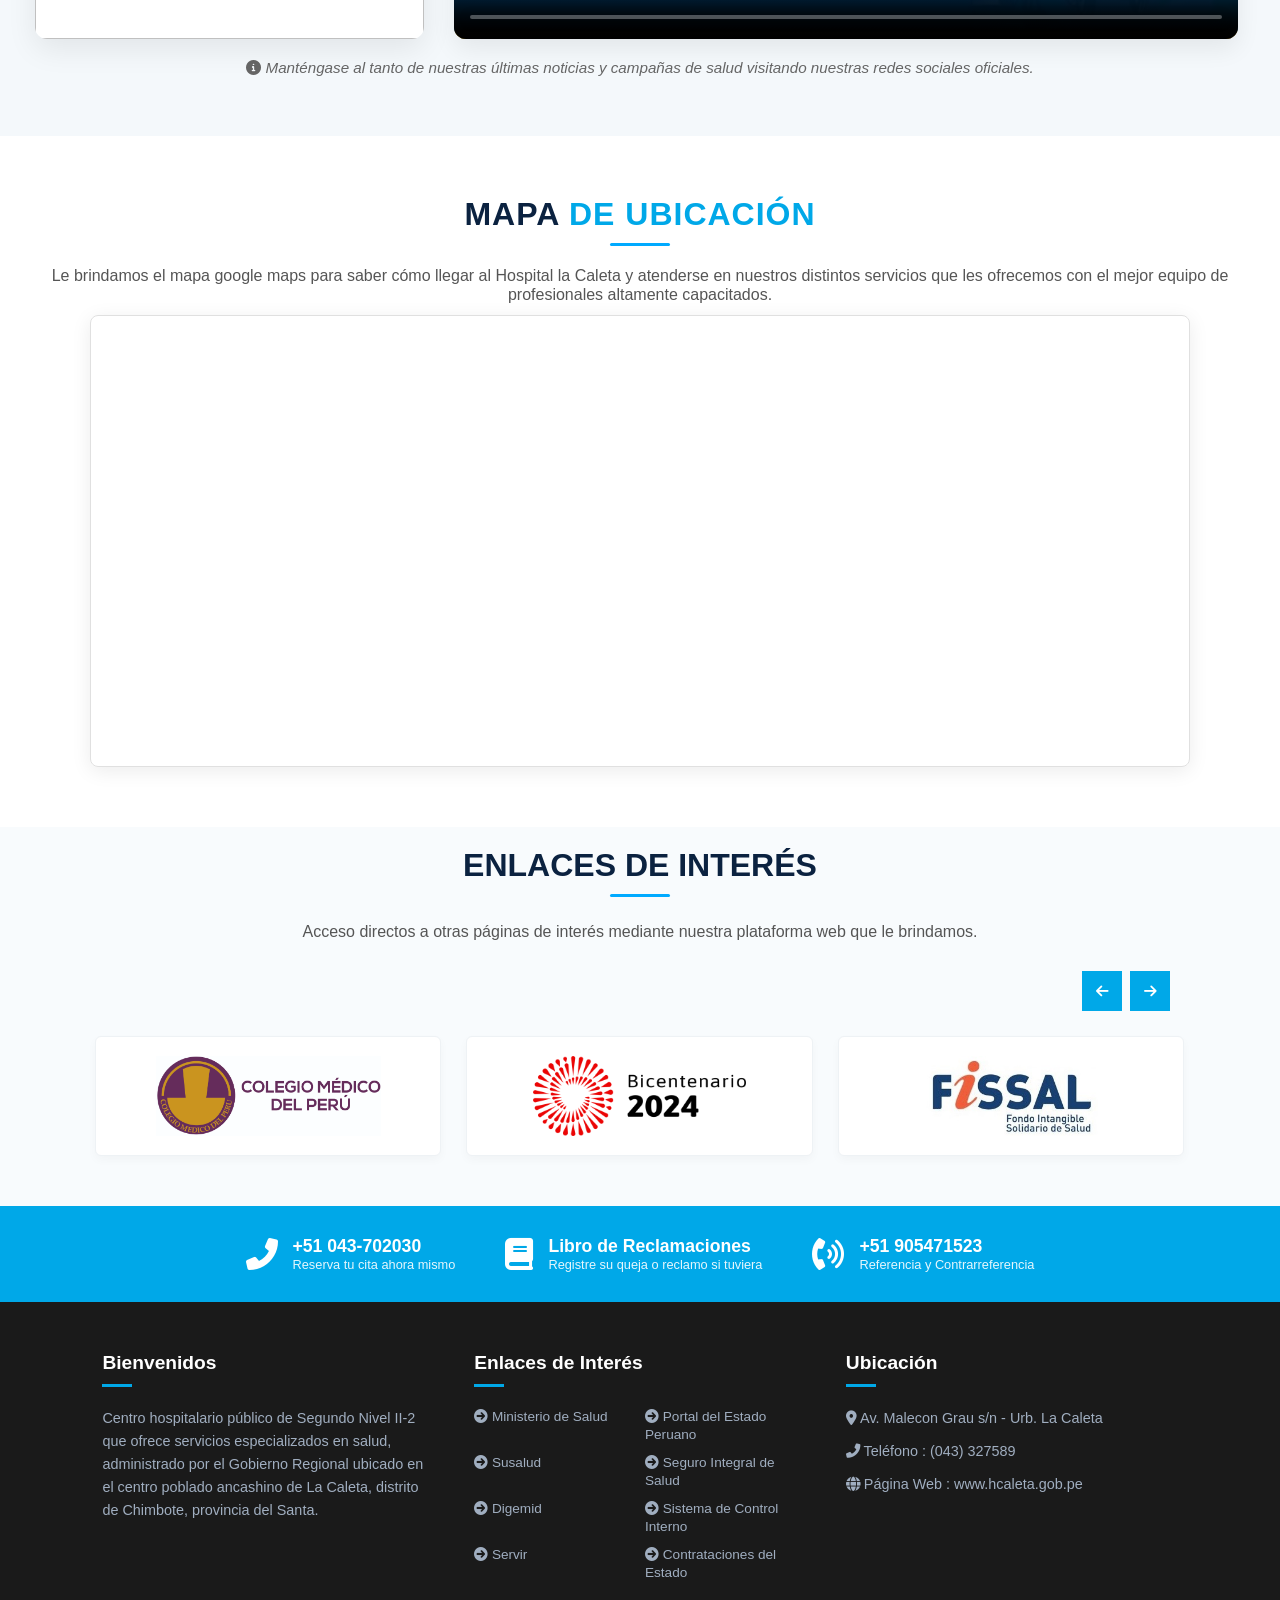
==== commit e4a0c5d6: "feat: agregar botones de acceso ERP y CRM en la cabecera" ====
--- a/index.html
+++ b/index.html
@@ -37,6 +37,11 @@
                 <strong>HORARIO DE ATENCIÓN MESA DE PARTES</strong>
                 <span>Lunes - Viernes: 08:00AM - 15:30PM | <span class="highlight-red">Sab - Dom No hay atención</span></span>
             </div>
+        </div>
+
+        <div class="info-item admin-access-group">
+            <a href="admin/index.html" class="btn-admin-access erp-btn" title="Acceso al sistema ERP"><i class="fas fa-laptop-medical"></i> Acceso ERP</a>
+            <a href="admin/index.html" class="btn-admin-access crm-btn" title="Acceso al sistema CRM"><i class="fas fa-users-cog"></i> Acceso CRM</a>
         </div>
     </div>
 </header>
--- a/css/styles.css
+++ b/css/styles.css
@@ -1,1912 +1,2062 @@
-/* ==========================================
-   VARIABLES DE COLOR GLOBALES
-   ========================================== */
-:root {
-    --primary-blue: #0099cc;
-    --dark-blue: #0b2240;
-    --red-alert: #ff3333;
-    --bg-light: #f4f8fb;
-    --gray-text: #666666;
-    --green-success: #2ec4b6;
-    --orange-warning: #ff9f1c;
-}
-
-* {
-    margin: 0; padding: 0; box-sizing: border-box;
-    font-family: 'Segoe UI', Tahoma, Geneva, Verdana, sans-serif;
-}
-
-body { background-color: var(--bg-light); transition: background-color 0.3s ease; }
-
-/* ==========================================
-   BARRA LATERAL REDES SOCIALES
-   ========================================== */
-.side-social-bar { position: fixed; left: 0; top: 35%; display: flex; flex-direction: column; z-index: 100; }
-.social-link { width: 45px; height: 45px; display: flex; align-items: center; justify-content: center; color: white; text-decoration: none; font-size: 1.2rem; transition: transform 0.3s; border-radius: 0 5px 5px 0; margin-bottom: 5px; }
-.social-link:hover { transform: scale(1.1) translateX(5px); }
-.fb { background-color: #1877f2; }
-.msg { background-color: #006aff; }
-.wa { background-color: #25d366; }
-
-/* ==========================================
-   CABECERA SUPERIOR
-   ========================================== */
-.top-header { display: flex; justify-content: space-between; align-items: center; padding: 15px 50px; background-color: #fff; font-family: 'Arial', sans-serif; transition: background-color 0.3s ease; }
-.logo-container { display: flex; align-items: center; }
-.hospital-logo-img { height: 65px; width: auto; display: block; object-fit: contain; }
-.contact-info { display: flex; gap: 40px; }
-.info-item { display: flex; align-items: center; gap: 12px; }
-.info-icon { font-size: 1.8rem; color: var(--primary-blue); }
-.info-text { display: flex; flex-direction: column; }
-.info-text strong { font-size: 0.85rem; color: #111; font-weight: 700; letter-spacing: 0.5px; }
-.info-text span { font-size: 0.8rem; color: #555; margin-top: 2px; }
-.highlight-red { color: var(--red-alert); font-weight: bold; }
-@media (max-width: 992px) { .top-header { flex-direction: column; gap: 15px; text-align: center; } .contact-info { flex-direction: column; gap: 15px; } .info-item { flex-direction: column; } }
-
-/* ==========================================
-   BARRA DE NAVEGACIÓN
-   ========================================== */
-.main-nav { background-color: #fff; border-top: 3px solid var(--primary-blue); border-bottom: 1px solid #ddd; padding: 0 50px; position: relative; z-index: 100; transition: background-color 0.3s ease, border-color 0.3s ease; }
-.main-nav ul { list-style: none; display: flex; gap: 10px; }
-.main-nav a { display: block; padding: 15px 12px; text-decoration: none; color: var(--gray-text); font-weight: 600; font-size: 0.85rem; transition: all 0.3s ease; }
-.main-nav a:hover, .main-nav .active { color: var(--primary-blue); background-color: #f0f9ff; }
-.dropdown { position: relative; }
-.dropdown-menu { position: absolute; top: 100%; left: 0; background-color: white; box-shadow: 0 8px 16px rgba(0,0,0,0.15); opacity: 0; visibility: hidden; display: flex; flex-direction: column; min-width: 220px; z-index: 150; border-top: 3px solid var(--primary-blue); border-radius: 0 0 4px 4px; transform: translateY(10px); transition: opacity 0.3s ease, transform 0.3s ease, visibility 0.3s ease; }
-.dropdown-menu a { padding: 12px 20px; font-size: 0.8rem; color: var(--dark-blue); border-bottom: 1px solid #f4f8fb; font-weight: 500; }
-.dropdown-menu a:hover { background-color: var(--bg-light); color: var(--primary-blue); padding-left: 25px; }
-.dropdown-menu li:last-child a { border-bottom: none; }
-.dropdown:hover .dropdown-menu { opacity: 1; visibility: visible; transform: translateY(0); }
-.dropdown .arrow { font-size: 0.7rem; margin-left: 5px; transition: transform 0.3s ease; }
-.dropdown:hover .arrow { transform: rotate(180deg); color: var(--primary-blue); }
-.theme-li { margin-left: auto; display: flex; align-items: center; }
-.theme-toggle-nav { background: none; border: none; color: var(--gray-text); font-size: 1.3rem; cursor: pointer; padding: 10px 15px; transition: color 0.3s ease, transform 0.2s ease; display: flex; align-items: center; }
-.theme-toggle-nav:hover { color: var(--primary-blue); transform: scale(1.15); }
-
-/* ==========================================
-   SLIDER BANNER ORIGINAL
-   ========================================== */
-.main-banner { position: relative; width: 100%; height: 60vh; overflow: hidden; }
-.emergency-float-banner { position: absolute; top: 20px; left: 70px; background-color: var(--red-alert); color: white; font-weight: bold; padding: 8px 16px; border-radius: 4px; z-index: 10; }
-.slider-container { position: relative; width: 100%; height: 100%; }
-.slider-wrapper { display: flex; width: 100%; height: 100%; transition: transform 0.6s ease; }
-.slide { min-width: 100%; height: 100%; position: relative; }
-.slide img { width: 100%; height: 100%; object-fit: cover; filter: brightness(0.5); }
-.slide-content { position: absolute; bottom: 60px; left: 70px; color: white; max-width: 600px; }
-.slide-content h2 { font-size: 2.5rem; margin-bottom: 10px; font-weight: 800; }
-.btn-slide { display: inline-block; padding: 10px 20px; background-color: var(--primary-blue); color: white; text-decoration: none; border-radius: 4px; font-weight: bold; margin-top: 15px; }
-.slider-control { position: absolute; top: 50%; transform: translateY(-50%); background: rgba(0,0,0,0.3); color: white; border: none; padding: 12px; cursor: pointer; z-index: 10; font-size: 1.2rem; }
-.prev { left: 10px; } .next { right: 10px; }
-.slider-dots { position: absolute; bottom: 15px; left: 50%; transform: translateX(-50%); display: flex; gap: 8px; }
-.dot { width: 10px; height: 10px; background: rgba(255,255,255,0.5); border-radius: 50%; cursor: pointer; }
-.dot.active { background: white; }
-
-/* ==========================================
-   NUEVA SECCIÓN HERO Y GALERÍA
-   ========================================== */
-.hero-section { display: flex; align-items: center; padding: 50px; position: relative; overflow: hidden; background-image: radial-gradient(circle at left, #ffffff 0%, transparent 100%); }
-.hero-image-circle { width: 400px; height: 400px; border-radius: 50%; background-color: #ccc; background-size: cover; background-position: center; border: 10px solid #fff; box-shadow: 0 10px 20px rgba(0,0,0,0.1); z-index: 2; }
-.hero-content { margin-left: 40px; flex: 1; z-index: 2; }
-.emergency-banner { background-color: var(--red-alert); color: white; font-size: 2.5rem; font-weight: bold; padding: 10px 30px; display: inline-block; border-radius: 5px; margin-bottom: 20px; }
-.main-title { color: var(--dark-blue); font-size: 4rem; font-weight: 900; margin-bottom: 20px; line-height: 1.1; }
-.subtitle-pill { background-color: #d9e2ec; color: var(--dark-blue); padding: 10px 30px; border-radius: 50px; display: inline-block; font-weight: bold; font-size: 1.2rem; margin-bottom: 30px; }
-.hero-hours { display: flex; align-items: center; gap: 15px; font-size: 1.1rem; color: #333; }
-.calendar-icon { font-size: 2.5rem; color: #333; }
-
-.gallery-section { padding: 70px 8%; background: #f5f9ff; text-align: center; }
-.gallery-title { font-size: 38px; color: #0b2c5f; margin-bottom: 10px; font-weight: bold; }
-.gallery-title span { color: #00a8e8; }
-.gallery-subtitle { color: #666; margin-bottom: 40px; font-size: 16px; }
-.gallery-grid { display: grid; grid-template-columns: repeat(4, 1fr); gap: 25px; }
-.gallery-item { background: white; border-radius: 22px; overflow: hidden; box-shadow: 0 8px 20px rgba(0,0,0,0.08); transition: all 0.3s ease; }
-.gallery-item img { width: 100%; height: 300px; object-fit: cover; display: block; transition: transform 0.4s ease; }
-.gallery-item:hover { transform: translateY(-5px); }
-.gallery-item:hover img { transform: scale(1.08); }
-@media (max-width: 1024px) { .gallery-grid { grid-template-columns: repeat(3, 1fr); } }
-@media (max-width: 768px) { .gallery-grid { grid-template-columns: repeat(2, 1fr); } .gallery-title { font-size: 30px; } }
-@media (max-width: 500px) { .gallery-grid { grid-template-columns: 1fr; } }
-
-/* ==========================================
-   SECCIONES DE INFORMACIÓN E INTERACTIVAS
-   ========================================== */
-.info-section { padding: 50px; text-align: center; background-color: white; border-top: 5px solid var(--primary-blue); transition: background-color 0.3s ease; }
-.section-title { color: var(--dark-blue); font-size: 2rem; margin-bottom: 10px; }
-.section-title span { color: var(--primary-blue); }
-.section-subtitle { color: var(--gray-text); margin-bottom: 40px; }
-
-.interactive-grid { display: flex; gap: 30px; justify-content: center; flex-wrap: wrap; }
-.interactive-card { background: var(--bg-light); padding: 30px; border-radius: 8px; flex: 1; min-width: 320px; max-width: 500px; border: 1px solid #eef2f7; text-align: left; transition: all 0.3s ease; }
-.interactive-card h3 { color: var(--dark-blue); margin-bottom: 15px; font-size: 1.2rem; }
-
-.quota-monitor { display: flex; flex-direction: column; gap: 12px; margin-top: 15px; }
-.quota-item { display: flex; justify-content: space-between; padding: 10px; background: white; border-radius: 4px; font-size: 0.9rem; font-weight: 600; }
-.status-high { border-left: 5px solid var(--green-success); }
-.status-high .badge { color: var(--green-success); }
-.status-medium { border-left: 5px solid var(--orange-warning); }
-.status-medium .badge { color: var(--orange-warning); }
-.status-low { border-left: 5px solid var(--red-alert); }
-.status-low .badge { color: var(--red-alert); }
-
-.grid-links { display: flex; flex-direction: column; gap: 15px; justify-content: center; }
-.link-item { display: flex; align-items: center; gap: 15px; background: white; padding: 15px; border-radius: 6px; cursor: pointer; transition: transform 0.2s; border: 1px solid transparent; }
-.link-item:hover { transform: translateX(5px); box-shadow: 0 4px 8px rgba(0,0,0,0.05); }
-.link-item i { font-size: 1.5rem; color: var(--primary-blue); }
-.link-item h4 { color: var(--dark-blue); font-size: 0.95rem; }
-.link-item p { font-size: 0.8rem; color: var(--gray-text); }
-
-/* ==========================================
-   UBICACIÓN Y ENLACES DE INTERÉS
-   ========================================== */
-.location-section { padding: 60px 50px; background-color: #fff; text-align: center; font-family: 'Arial', sans-serif; transition: background-color 0.3s ease; }
-.section-title-container { margin-bottom: 15px; }
-.location-section h2 { font-size: 1.8rem; color: #111; font-weight: 700; letter-spacing: 1px; margin: 0; }
-.location-section h2 .text-blue { color: #00a8e8; }
-.title-underline { width: 60px; height: 4px; background-color: #00a8e8; margin: 10px auto 0 auto; border-radius: 2px; }
-.map-container { max-width: 1100px; margin: 0 auto; border-radius: 8px; overflow: hidden; box-shadow: 0 4px 20px rgba(0, 0, 0, 0.08); border: 1px solid #e0e0e0; }
-.map-container iframe { display: block; }
-@media (max-width: 768px) { .location-section { padding: 40px 20px; } .location-section h2 { font-size: 1.5rem; } .map-container iframe { height: 300px; } }
-
-.interests-section { padding: 60px 50px; background-color: #f8fbfd; font-family: 'Arial', sans-serif; transition: background-color 0.3s ease; }
-.interests-header { display: flex; justify-content: space-between; align-items: flex-end; max-width: 1100px; margin: 0 auto 10px auto; }
-.interests-section h2 { font-size: 1.8rem; color: #111; font-weight: 700; margin: 0; }
-
-/* --- REGLA AGREGADA PARA CENTRAR EL SUBTÍTULO --- */
-.interests-section .section-subtitle {
-    text-align: center;
-    max-width: 1100px;
-    margin: 0 auto 30px auto;
-}
-/* ------------------------------------------------ */
-
-.carousel-nav { display: flex; gap: 8px; margin-bottom: 5px; }
-.nav-btn { background-color: #00a8e8; color: white; border: none; width: 40px; height: 40px; display: flex; align-items: center; justify-content: center; cursor: pointer; font-size: 0.9rem; transition: background-color 0.3s ease, transform 0.2s ease; }
-.nav-btn:hover { background-color: #0086b8; }
-.carousel-container { max-width: 1100px; margin: 0 auto; overflow: hidden; padding: 10px 5px; }
-.carousel-track { display: flex; gap: 25px; transition: transform 0.5s ease-in-out; }
-.logo-card { flex: 0 0 calc(33.333% - 17px); background-color: #fff; border: 1px solid #eef2f5; border-radius: 6px; padding: 20px; display: flex; align-items: center; justify-content: center; height: 120px; box-shadow: 0 4px 10px rgba(0, 0, 0, 0.03); transition: transform 0.3s ease; }
-.logo-card:hover { transform: translateY(-4px); box-shadow: 0 8px 20px rgba(0, 0, 0, 0.08); }
-.logo-card img { max-width: 100%; max-height: 80px; object-fit: contain; filter: grayscale(10%) contrast(100%); transition: filter 0.3s ease; }
-.logo-card:hover img { filter: grayscale(0%); }
-@media (max-width: 992px) { .logo-card { flex: 0 0 calc(50% - 13px); } }
-@media (max-width: 600px) { .interests-header { flex-direction: column; align-items: flex-start; gap: 15px; } .carousel-nav { align-self: flex-end; } .logo-card { flex: 0 0 100%; } }
-/* ==========================================
-   MODO OSCURO (GLOBALES)
-   ========================================== */
-body.dark-mode { --bg-light: #121212; --primary-blue: #33b5e5; --dark-blue: #e0e0e0; --gray-text: #aaaaaa; }
-body.dark-mode, body.dark-mode .top-header, body.dark-mode .main-nav, body.dark-mode .dropdown-menu, body.dark-mode .info-section, body.dark-mode .interactive-card, body.dark-mode .link-item, body.dark-mode .location-section, body.dark-mode .interests-section, body.dark-mode .chat-window, body.dark-mode .chat-body, body.dark-mode .chat-footer, body.dark-mode .option-btn, body.dark-mode .about-card, body.dark-mode .history-card-container, body.dark-mode .organigram-display { background-color: #1a1a1a !important; color: #e0e0e0 !important; border-color: #333333 !important; }
-body.dark-mode h2, body.dark-mode h3, body.dark-mode h4, body.dark-mode p, body.dark-mode span, body.dark-mode strong, body.dark-mode a:not(.btn-slide):not(.download-btn) { color: #e0e0e0 !important; }
-body.dark-mode .text-blue, body.dark-mode .info-icon, body.dark-mode .link-item i, body.dark-mode .card-icon { color: var(--primary-blue) !important; }
-body.dark-mode .theme-toggle-nav { color: #ffd700; }
-body.dark-mode .quota-item { background: #2a2a2a; border-color: #444; }
-body.dark-mode .logo-card { background-color: #ffffff !important; border-color: #eef2f5 !important; }
-/* Correcciones para la Tabla de Citas en Modo Oscuro */
-body.dark-mode .appointment-card-container {background-color: #1a1a1a !important; border-color: #333333 !important;}
-body.dark-mode .appointment-card-header {background-color: #222222 !important; color: #e0e0e0 !important; border-bottom: 1px solid #333333 !important;}
-body.dark-mode .appointment-table th {background-color: #1a1a1a !important; /* O un gris muy oscuro si prefieres */color: #e0e0e0 !important;border-bottom: 2px solid #333333 !important;}
-body.dark-mode .appointment-table td {color: #aaaaaa !important;border-bottom: 1px solid #333333 !important;}
-/* Ajuste para que los campos de entrada de búsqueda se vean bien */
-body.dark-mode #doc-number {background-color: #2a2a2a !important;color: #e0e0e0 !important;border-color: #444444 !important;}
-
-
-/* ==========================================
-   CHATBOT FLOTANTE (ESTRUCTURA BASE)
-   ========================================== */
-.chatbot-container { position: fixed; bottom: 30px; right: 30px; z-index: 1000; font-family: 'Segoe UI', sans-serif; }
-.chatbot-bubble { width: 60px; height: 60px; background-color: var(--primary-blue); border-radius: 50%; display: flex; align-items: center; justify-content: center; color: white; font-size: 1.6rem; cursor: pointer; box-shadow: 0 6px 16px rgba(0, 153, 204, 0.4); transition: transform 0.3s ease, background-color 0.3s ease; position: relative; }
-.chatbot-bubble:hover { transform: scale(1.1) rotate(5deg); background-color: var(--dark-blue); }
-.bubble-notification { position: absolute; top: -2px; right: -2px; background-color: var(--red-alert); color: white; font-size: 0.75rem; font-weight: bold; padding: 3px 7px; border-radius: 50%; box-shadow: 0 0 8px var(--red-alert); animation: pulseNotify 2s infinite; }
-@keyframes pulseNotify { 0% { transform: scale(1); } 50% { transform: scale(1.15); box-shadow: 0 0 14px var(--red-alert); } 100% { transform: scale(1); } }
-.chatbot-window { width: 360px; height: 480px; background-color: #fff; border-radius: 12px; box-shadow: 0 10px 30px rgba(0,0,0,0.15); display: flex; flex-direction: column; overflow: hidden; position: absolute; bottom: 0; right: 0; transform-origin: bottom right; transition: transform 0.3s cubic-bezier(0.175, 0.885, 0.32, 1.275), opacity 0.3s ease; }
-.chatbot-window.id-hidden { transform: scale(0); opacity: 0; pointer-events: none; }
-.chat-header { background-color: var(--dark-blue); color: white; padding: 15px; display: flex; justify-content: space-between; align-items: center; border-bottom: 3px solid var(--primary-blue); }
-.chat-profile { display: flex; align-items: center; gap: 12px; }
-.header-avatar { font-size: 1.5rem; background: rgba(255,255,255,0.1); padding: 8px; border-radius: 50%; color: var(--primary-blue); }
-.chat-profile h4 { font-size: 0.95rem; margin: 0; font-weight: 600; }
-.chat-profile span { font-size: 0.75rem; color: #a0aec0; }
-.close-chat-btn { background: none; border: none; color: white; font-size: 1.8rem; cursor: pointer; opacity: 0.7; transition: opacity 0.2s; }
-.close-chat-btn:hover { opacity: 1; }
-.chat-body { flex: 1; padding: 15px; background-color: #f7fafc; overflow-y: auto; display: flex; flex-direction: column; gap: 12px; }
-.message { max-width: 85%; padding: 10px 14px; border-radius: 8px; font-size: 0.85rem; line-height: 1.4; }
-.bot-msg { background-color: #edf2f7; color: #2d3748; align-self: flex-start; border-top-left-radius: 0; }
-.user-msg { background-color: var(--primary-blue); color: white; align-self: flex-end; border-top-right-radius: 0; }
-.chat-options { display: flex; flex-direction: column; gap: 8px; margin-top: 5px; }
-.option-btn { background-color: white; border: 1px solid #e2e8f0; color: var(--dark-blue); padding: 10px 12px; border-radius: 6px; cursor: pointer; text-align: left; font-size: 0.8rem; font-weight: 600; transition: all 0.2s ease; box-shadow: 0 2px 4px rgba(0,0,0,0.02); }
-.option-btn:hover { background-color: #f0f9ff; border-color: var(--primary-blue); color: var(--primary-blue); transform: translateX(4px); }
-.chat-footer { display: flex; padding: 10px; background: #fff; border-top: 1px solid #e2e8f0; }
-#chat-input { flex: 1; padding: 8px 12px; border: 1px solid #cbd5e0; border-radius: 4px; font-size: 0.85rem; outline: none; }
-#send-msg-btn { background: var(--primary-blue); color: white; border: none; padding: 0 15px; margin-left: 8px; border-radius: 4px; cursor: pointer; }
-.reset-flow-btn { background-color: #f0fdf4 !important; border-color: #bbf7d0 !important; color: #166534 !important; text-align: center !important; font-weight: bold !important; }
-.reset-flow-btn:hover { background-color: #dcfce7 !important; border-color: #86efac !important; transform: none !important; }
-
-/* ==========================================
-   CORRECCIÓN DEL CHATBOT EN MODO OSCURO
-   ========================================== */
-body.dark-mode .chat-header { background-color: #111111 !important; border-bottom: 3px solid var(--primary-blue) !important; }
-body.dark-mode .chat-header h4, body.dark-mode .chat-header span, body.dark-mode .close-chat-btn { color: #e0e0e0 !important; }
-body.dark-mode .bot-msg { background-color: #2a2a2a !important; }
-body.dark-mode .bot-msg p, body.dark-mode .bot-msg strong { color: #e0e0e0 !important; }
-body.dark-mode .user-msg p { color: #ffffff !important; }
-body.dark-mode #chat-input { background-color: #1a1a1a !important; color: #e0e0e0 !important; border-color: #444444 !important; }
-
-/* ==========================================
-   ESTILOS: PÁGINA INSTITUCIONAL
-   ========================================== */
-.page-banner {
-    background: linear-gradient(135deg, #0d233a 0%, #00a8e8 100%);
-    color: white;
-    padding: 60px 20px;
-    text-align: center;
-}
-.banner-content h1 { font-size: 2.2rem; margin-bottom: 10px; font-weight: 700; }
-.banner-content p { font-size: 1rem; max-width: 600px; margin: 0 auto; opacity: 0.9; }
-
-.institutional-container {
-    max-width: 1100px;
-    margin: 40px auto;
-    padding: 0 20px;
-}
-
-/* Navegación por pestañas */
-.tabs-nav {
-    display: flex;
-    justify-content: center;
-    gap: 15px;
-    margin-bottom: 50px;
-    border-bottom: 2px solid #e2e8f0;
-    padding-bottom: 15px;
-}
-.tab-btn {
-    text-decoration: none;
-    color: #4a5568;
-    padding: 10px 20px;
-    font-weight: 600;
-    font-size: 0.95rem;
-    border-radius: 6px;
-    transition: all 0.3s;
-}
-.tab-btn:hover, .tab-btn.active {
-    background-color: #00a8e8;
-    color: white;
-}
-
-/* Secciones internas */
-.inst-section { padding: 20px 0; scroll-margin-top: 80px; }
-.inst-subtitle { color: #718096; margin-bottom: 25px; }
-.section-divider { border: 0; height: 1px; background: #e2e8f0; margin: 40px 0; }
-
-/* Grid de Nosotros (Misión/Visión) */
-.about-grid {
-    display: grid;
-    grid-template-columns: repeat(auto-fit, minmax(280px, 1fr));
-    gap: 25px;
-    margin-top: 30px;
-}
-.about-card {
-    background: #ffffff;
-    border: 1px solid #e2e8f0;
-    border-radius: 8px;
-    padding: 25px;
-    text-align: center;
-    box-shadow: 0 4px 6px rgba(0,0,0,0.02);
-}
-.card-icon {
-    font-size: 2rem;
-    color: #00a8e8;
-    margin-bottom: 15px;
-}
-.about-card h3 { color: #0d233a; margin-bottom: 12px; font-weight: 600; }
-.about-card p { font-size: 0.9rem; color: #4a5568; line-height: 1.5; }
-
-/* Reseña Histórica */
-.history-content p {
-    font-size: 1rem;
-    line-height: 1.7;
-    color: #2d3748;
-    margin-bottom: 15px;
-    text-align: justify;
-}
-
-/* Organigrama */
-.organigram-display {
-    text-align: center;
-    background: white;
-    padding: 20px;
-    border-radius: 8px;
-    border: 1px solid #e2e8f0;
-}
-.img-responsive {
-    max-width: 100%;
-    height: auto;
-    border-radius: 4px;
-}
-.download-container { margin-top: 25px; }
-.download-btn {
-    display: inline-block;
-    background-color: #e53e3e;
-    color: white;
-    text-decoration: none;
-    padding: 12px 24px;
-    border-radius: 6px;
-    font-weight: 600;
-    transition: background 0.2s;
-}
-.download-btn:hover { background-color: #c53030; }
-
-/* El recuadro blanco con borde sutil y sombra suave */
-.history-card-container {
-    background: #ffffff;
-    border: 1px solid #e2e8f0;
-    border-radius: 6px;
-    padding: 24px;
-    box-shadow: 0 4px 15px rgba(0, 0, 0, 0.04);
-    margin-top: 15px;
-}
-
-/* Encabezado fuera del cuadro */
-.history-card-header {
-    margin-top: 20px;
-    margin-bottom: 10px;
-}
-.history-card-header .hospital-title {
-    font-size: 1.35rem;
-    color: #1a202c;
-    font-weight: 700;
-    margin-bottom: 4px;
-}
-.header-line-blue {
-    width: 35px;
-    height: 3px;
-    background-color: #00a8e8;
-    margin-bottom: 10px;
-}
-.hospital-subtitle {
-    font-size: 0.9rem;
-    color: #1a202c;
-    font-weight: 700;
-}
-
-/* Comportamiento del texto envolvente */
-.history-card-body-float {
-    display: block;
-    width: 100%;
-}
-
-.history-floating-img {
-    float: right;
-    width: 100%;
-    max-width: 450px; /* Tamaño ideal de la imagen */
-    height: auto;
-    border-radius: 12px;
-    margin-left: 20px;
-    margin-bottom: 12px;
-}
-
-.history-card-body-float p {
-    font-size: 0.92rem;
-    line-height: 1.6;
-    color: #4a5568;
-    margin-bottom: 15px;
-    text-align: justify;
-}
-
-.read-more-link {
-    color: #00a8e8;
-    text-decoration: none;
-    font-weight: 600;
-}
-
-/* Responsivo para dispositivos móviles */
-@media (max-width: 767px) {
-    .history-floating-img {
-        float: none;
-        display: block;
-        margin: 0 auto 15px auto;
-        max-width: 100%;
-    }
-}
-
-/* --- ESTILOS PARA LA PÁGINA DE CONSULTA DE CITAS --- */
-
-/* 1. Banner Gris (Igual al de la imagen) */
-.page-banner {
-    background-color: #444444;
-    padding: 20px 0;
-    color: #ffffff;
-    text-align: left;
-    margin-bottom: 30px;
-}
-
-.page-banner .banner-content {
-    max-width: 1200px;
-    margin: 0 auto;
-    padding: 0 20px;
-}
-
-/* 2. Contenedor de la tarjeta de búsqueda */
-.appointment-card-container {
-    background: #ffffff;
-    border: 1px solid #eeeeee;
-    padding: 20px;
-    margin-top: 20px;
-    box-shadow: 0 2px 5px rgba(0,0,0,0.05);
-}
-
-.appointment-card-header {
-    background: #f8f8f8;
-    padding: 10px;
-    font-weight: bold;
-    border-bottom: 1px solid #eeeeee;
-    margin-bottom: 15px;
-    color: #333;
-}
-
-/* 3. Grupo de Búsqueda */
-.search-group {
-    margin-bottom: 25px;
-}
-
-.input-button-wrapper {
-    display: flex;
-    gap: 5px;
-    margin-top: 5px;
-}
-
-#doc-number {
-    border: 1px solid #cccccc;
-    padding: 8px;
-    width: 250px;
-}
-
-#btn-search {
-    background-color: #00a8e8;
-    color: white;
-    border: none;
-    padding: 8px 20px;
-    cursor: pointer;
-    font-weight: bold;
-}
-
-/* 4. Tabla de resultados */
-.appointment-table {
-    width: 100%;
-    border-collapse: collapse;
-    margin-top: 10px;
-}
-
-.table-blue-header th {
-    background-color: #00a8e8;
-    color: white;
-    padding: 12px;
-    text-align: center;
-}
-
-.table-sub-header th {
-    background-color: #f8f8f8;
-    padding: 10px;
-    border-bottom: 1px solid #dddddd;
-    font-weight: 600;
-}
-
-.appointment-table td {
-    padding: 15px;
-    text-align: center;
-    border-bottom: 1px solid #dddddd;
-    color: #666;
-}
-
-/* 5. Footer de la tabla */
-.table-footer-info {
-    margin-top: 20px;
-    display: flex;
-    justify-content: space-between;
-    font-size: 0.9em;
-    color: #777;
-}
-
-.pagination-links a {
-    text-decoration: none;
-    color: #999;
-    margin-left: 15px;
-}
-
-/* ==========================================
-   PÁGINA DE CONTÁCTENOS
-   ========================================== */
-
-/* Banner específico de contacto */
-.contact-banner {
-    background-color: #444444; /* Gris oscuro de tu imagen */
-    padding: 30px 50px;
-}
-.contact-banner h1 {
-    color: white;
-    font-size: 2rem;
-    margin: 0;
-    max-width: 1100px;
-    margin: 0 auto;
-}
-
-/* Sección de Formulario */
-.contact-section {
-    max-width: 900px;
-    margin: 40px auto;
-    padding: 0 20px;
-}
-.contact-header-titles {
-    margin-bottom: 25px;
-}
-.contact-header-titles h2 {
-    font-size: 1.8rem;
-    color: var(--dark-blue);
-    margin-bottom: 5px;
-}
-.contact-header-titles p {
-    color: var(--dark-blue);
-    font-weight: 600;
-    font-size: 0.95rem;
-}
-
-/* Caja del formulario */
-.contact-form-container {
-    background: #fdfdfd;
-    border: 1px solid #e2e8f0;
-    border-radius: 4px;
-    box-shadow: 0 2px 8px rgba(0,0,0,0.05);
-    overflow: hidden;
-}
-.form-header {
-    background-color: #f8f9fa;
-    padding: 15px 20px;
-    font-weight: 700;
-    color: #333;
-    border-bottom: 1px solid #e2e8f0;
-    font-size: 0.9rem;
-}
-.actual-form {
-    padding: 25px;
-}
-
-/* Grilla del formulario */
-.form-row {
-    display: flex;
-    gap: 20px;
-    margin-bottom: 15px;
-}
-.form-group {
-    flex: 1;
-    display: flex;
-    flex-direction: column;
-}
-.form-group.full-width {
-    width: 100%;
-    margin-bottom: 20px;
-}
-.form-group label {
-    font-size: 0.85rem;
-    color: #555;
-    margin-bottom: 8px;
-}
-.form-group input,
-.form-group select,
-.form-group textarea {
-    padding: 10px;
-    border: 1px solid #cbd5e0;
-    border-radius: 4px;
-    font-size: 0.9rem;
-    outline: none;
-    transition: border-color 0.3s;
-}
-.form-group input:focus,
-.form-group select:focus,
-.form-group textarea:focus {
-    border-color: var(--primary-blue);
-}
-
-/* Input con error (Borde rojo del ejemplo) */
-.input-error {
-    border-color: #fc8181 !important;
-    background-color: #fffaf0;
-}
-
-/* Botones del formulario */
-.form-actions {
-    display: flex;
-    justify-content: flex-end;
-    gap: 10px;
-}
-.btn-submit, .btn-cancel {
-    padding: 10px 20px;
-    border: none;
-    border-radius: 4px;
-    color: white;
-    cursor: pointer;
-    font-weight: 600;
-    font-size: 0.9rem;
-}
-.btn-submit { background-color: #00a8e8; }
-.btn-submit:hover { background-color: #0086b8; }
-.btn-cancel { background-color: #f56565; }
-.btn-cancel:hover { background-color: #c53030; }
-
-/* ==========================================
-   FRANJA AZUL DE INFORMACIÓN
-   ========================================== */
-.blue-info-strip {
-    background-color: #00a8e8;
-    display: flex;
-    justify-content: center;
-    gap: 50px;
-    padding: 30px 20px;
-    color: white;
-    flex-wrap: wrap;
-}
-.info-block {
-    display: flex;
-    align-items: center;
-    gap: 15px;
-}
-.info-block i {
-    font-size: 2rem;
-}
-.info-block div {
-    display: flex;
-    flex-direction: column;
-}
-.info-block strong {
-    font-size: 1.1rem;
-}
-.info-block span {
-    font-size: 0.8rem;
-    opacity: 0.9;
-}
-
-/* ==========================================
-   FOOTER (PIE DE PÁGINA)
-   ========================================== */
-.main-footer {
-    background-color: #1a1a1a;
-    color: #a0aec0;
-    padding: 50px 8%;
-    display: grid;
-    grid-template-columns: repeat(auto-fit, minmax(250px, 1fr));
-    gap: 40px;
-}
-.footer-col h4 {
-    color: white;
-    font-size: 1.2rem;
-    margin-bottom: 10px;
-}
-.footer-line {
-    width: 30px;
-    height: 3px;
-    background-color: #00a8e8;
-    margin-bottom: 20px;
-}
-.footer-col p {
-    font-size: 0.9rem;
-    line-height: 1.6;
-    margin-bottom: 10px;
-}
-.footer-links {
-    list-style: none;
-    display: grid;
-    grid-template-columns: 1fr 1fr;
-    gap: 10px;
-}
-.footer-links a {
-    color: #a0aec0;
-    text-decoration: none;
-    font-size: 0.85rem;
-    transition: color 0.3s;
-}
-.footer-links a:hover {
-    color: #00a8e8;
-}
-
-/* ==========================================
-   REGLAS PARA EL MODO OSCURO (CONTÁCTENOS)
-   ========================================== */
-body.dark-mode .contact-form-container {
-    background-color: #1a1a1a;
-    border-color: #333;
-}
-body.dark-mode .form-header {
-    background-color: #222;
-    color: #e0e0e0;
-    border-color: #333;
-}
-body.dark-mode .form-group label {
-    color: #aaa;
-}
-body.dark-mode .form-group input,
-body.dark-mode .form-group select,
-body.dark-mode .form-group textarea {
-    background-color: #2a2a2a;
-    color: #e0e0e0;
-    border-color: #444;
-}
-body.dark-mode .input-error {
-    border-color: #c53030 !important;
-    background-color: #3a1a1a;
-}
-/* Asegurarnos que el footer oscuro no cambie feo si activan el dark mode */
-body.dark-mode .main-footer {
-    background-color: #111;
-}
-
-/* ==========================================
-   CONSULTA DE CUPOS (consulta-cupos.html)
-   ========================================== */
-
-
-.tag-disponible {
-    background-color: #00a8e8;
-    color: white;
-    padding: 3px 10px;
-    border-radius: 4px;
-    font-weight: bold;
-}
-
-.tag-agotado {
-    background-color: #dc3545;
-    color: white;
-    padding: 3px 6px;
-    border-radius: 4px;
-    font-size: 0.85em;
-    font-weight: bold;
-}
-
-.appointment-table {
-    width: 100%;
-    table-layout: fixed; /* ESTO ES LA CLAVE: mantiene las columnas fijas */
-    border-collapse: collapse;
-}
-
-.appointment-table th,
-.appointment-table td {
-    padding: 15px;
-    text-align: center;
-    word-wrap: break-word; /* Si el texto es muy largo, se corta en dos líneas en lugar de estirar la columna */
-}
-
-/* Opcional: Define anchos específicos para columnas */
-.appointment-table th:nth-child(1) { width: 40%; } /* Médico */
-.appointment-table th:nth-child(2) { width: 40%; } /* Servicios */
-.appointment-table th:nth-child(3) { width: 20%; } /* Cupos */
-
-/* ==========================================
-   CORRECCIÓN DEFINITIVA DE LOGOS EN NAV
-   ========================================== */
-.main-nav ul {
-    align-items: center; /* Centra verticalmente logos y textos */
-}
-
-.nav-img-item {
-    display: flex;
-    align-items: center;
-    margin: 0 8px; /* Separación entre logos */
-}
-
-/* Esta es la regla mágica que empuja a la derecha */
-.nav-img-item.push-right {
-    margin-left: auto;
-}
-
-/* Quitamos el margen a la lunita para que quede pegada a los logos */
-.theme-li {
-    margin-left: 0 !important;
-}
-
-.nav-img-item a {
-    padding: 0 !important;
-    background-color: transparent !important;
-}
-
-.nav-logo {
-    height: 35px !important; /* Forzamos el tamaño para que no se hagan gigantes */
-    width: auto !important;
-    display: block;
-    transition: transform 0.2s ease;
-}
-
-.nav-logo:hover {
-    transform: scale(1.05);
-}
-
-/* ==========================================
-   CORRECCIÓN DEFINITIVA DEL CHATBOT OSCURO
-   ========================================== */
-body.dark-mode .chatbot-window {
-    background-color: #1a1a1a !important;
-    border: 1px solid #333 !important;
-}
-body.dark-mode .chat-header {
-    background-color: #111111 !important;
-    border-bottom: 3px solid var(--primary-blue) !important;
-}
-body.dark-mode .chat-header h4,
-body.dark-mode .chat-header span,
-body.dark-mode .close-chat-btn {
-    color: #ffffff !important;
-    background-color: transparent !important;
-}
-body.dark-mode .chat-body {
-    background-color: #1a1a1a !important;
-}
-
-/* Burbuja del asistente (Gris oscuro, letras blancas) */
-body.dark-mode #chat-window .bot-msg {
-    background-color: #333333 !important;
-}
-body.dark-mode #chat-window .bot-msg p,
-body.dark-mode #chat-window .bot-msg strong {
-    color: #ffffff !important;
-}
-
-/* Burbuja del usuario (Azul, letras blancas) */
-body.dark-mode #chat-window .user-msg p {
-    color: #ffffff !important;
-}
-
-/* Input y barra de escritura */
-body.dark-mode .chat-footer {
-    background-color: #1a1a1a !important;
-    border-top: 1px solid #333 !important;
-}
-body.dark-mode #chat-input {
-    background-color: #222222 !important;
-    color: #ffffff !important;
-    border: 1px solid #555 !important;
-}
-
-
-       /* ==========================================
-       RESALTADO DE LOS BOTONES DEL MENÚ (HOVER)
-       ========================================== */
-
-       /* 1. MODO CLARO: Resaltado celeste suave */
-   .main-nav > ul > li > a:hover,
-   .main-nav > ul > li > a.active {
-       color: #0077b3 !important; /* Texto azul más oscuro */
-       background-color: #dcedfa !important; /* Fondo celeste suave */
-       border-radius: 5px !important; /* Bordes ligeramente redondeados */
-   }
-
-/* 2. MODO OSCURO: Fondo sutil y texto celeste brillante */
-body.dark-mode .main-nav > ul > li > a:hover,
-body.dark-mode .main-nav > ul > li > a.active {
-    color: #33b5e5 !important; /* Texto celeste brillante para resaltar */
-    background-color: #2b3035 !important; /* Fondo gris oscuro, elimina el parche blanco */
-    border-radius: 5px !important;
-}
-
-/* ==========================================
-   COMENTARIOS Y SUGERENCIAS
-   (comentarios-sugerencias.html)
-   ========================================== */
-
-.reviews-banner{
-    background: linear-gradient(135deg, #0d233a 0%, #00a8e8 100%);
-    color: white;
-    padding: 60px 20px;
-    text-align: center;
-}
-
-.reviews-banner h1{
-    font-size: 2.3rem;
-    margin-bottom: 10px;
-    font-weight: 700;
-}
-
-.reviews-banner p{
-    max-width: 700px;
-    margin: 0 auto;
-    opacity: .9;
-}
-
-.reviews-page-container{
-    max-width: 1200px;
-    margin: 50px auto;
-    padding: 0 20px;
-}
-
-.rating-summary{
-    background: white;
-    border-radius: 12px;
-    padding: 35px;
-    display: flex;
-    gap: 50px;
-    align-items: center;
-    flex-wrap: wrap;
-    box-shadow: 0 5px 20px rgba(0,0,0,.05);
-    margin-bottom: 40px;
-}
-
-.rating-score{
-    min-width: 220px;
-    text-align: center;
-}
-
-.rating-score h2{
-    font-size: 4.5rem;
-    color: var(--dark-blue);
-    margin-bottom: 10px;
-}
-
-.rating-score p{
-    color: var(--gray-text);
-}
-
-.review-stars-large{
-    color: #ffc107;
-    font-size: 1.6rem;
-    margin-bottom: 10px;
-}
-
-.rating-bars{
-    flex: 1;
-}
-
-.rating-row{
-    display: flex;
-    align-items: center;
-    gap: 12px;
-    margin-bottom: 12px;
-}
-
-.rating-label{
-    width: 70px;
-    font-weight: 600;
-}
-
-.rating-percentage{
-    width: 50px;
-    text-align: right;
-    font-weight: 600;
-}
-
-.rating-bar{
-    flex: 1;
-    height: 12px;
-    background: #e2e8f0;
-    border-radius: 20px;
-    overflow: hidden;
-}
-
-.rating-fill{
-    height: 100%;
-    background: var(--primary-blue);
-    border-radius: 20px;
-}
-
-.review-filters{
-    display: flex;
-    justify-content: center;
-    gap: 10px;
-    flex-wrap: wrap;
-    margin-bottom: 35px;
-}
-
-.filter-btn{
-    background: white;
-    border: none;
-    padding: 10px 18px;
-    border-radius: 30px;
-    cursor: pointer;
-    font-weight: 600;
-    box-shadow: 0 3px 8px rgba(0,0,0,.06);
-    transition: .3s;
-}
-
-.filter-btn:hover{
-    background: var(--primary-blue);
-    color: white;
-}
-
-.filter-btn.active{
-    background: var(--primary-blue);
-    color: white;
-}
-
-.reviews-grid{
-    display: grid;
-    grid-template-columns: repeat(auto-fit,minmax(350px,1fr));
-    gap: 25px;
-}
-
-.review-card{
-    background: white;
-    border-radius: 12px;
-    padding: 25px;
-    box-shadow: 0 5px 15px rgba(0,0,0,.05);
-    transition: .3s;
-}
-
-.review-card:hover{
-    transform: translateY(-5px);
-}
-
-.review-stars{
-    color: #ffc107;
-    font-size: 1.1rem;
-    margin-bottom: 15px;
-}
-
-.review-text{
-    color: #444;
-    line-height: 1.7;
-    margin-bottom: 20px;
-}
-
-.review-footer{
-    border-top: 1px solid #eeeeee;
-    padding-top: 15px;
-    display: flex;
-    justify-content: space-between;
-    align-items: center;
-    font-size: .85rem;
-    color: #777;
-}
-
-.load-more-container{
-    text-align: center;
-    margin-top: 40px;
-}
-
-.load-more-btn{
-    background: var(--primary-blue);
-    color: white;
-    border: none;
-    border-radius: 8px;
-    padding: 12px 25px;
-    font-weight: 600;
-    cursor: pointer;
-    transition: .3s;
-}
-
-.load-more-btn:hover{
-    background: #0086b8;
-}
-
-/* -------- MODO OSCURO -------- */
-
-body.dark-mode .rating-summary,
-body.dark-mode .review-card,
-body.dark-mode .filter-btn{
-    background: #1a1a1a;
-    border-color: #333;
-}
-
-body.dark-mode .review-text,
-body.dark-mode .review-footer,
-body.dark-mode .rating-score p{
-    color: #cccccc;
-}
-
-body.dark-mode .rating-bar{
-    background: #333333;
-}
-
-/* -------- RESPONSIVE -------- */
-
-@media (max-width:768px){
-
-    .rating-summary{
-        flex-direction: column;
-        text-align: center;
-    }
-
-    .rating-row{
-        flex-wrap: wrap;
-    }
-
-    .review-footer{
-        flex-direction: column;
-        gap: 8px;
-    }
-
-    .reviews-grid{
-        grid-template-columns: 1fr;
-    }
-
-}
-
-/* ==========================================
-   PÁGINA: COMENTARIOS Y SUGERENCIAS
-   ========================================== */
-.reviews-page-wrapper {
-    max-width: 900px;
-    margin: 40px auto;
-    padding: 0 20px;
-}
-
-.reviews-header.text-center {
-    text-align: center;
-    margin-bottom: 40px;
-}
-
-.reviews-header.text-center .title-underline {
-    margin: 10px auto;
-}
-
-.rating-summary {
-    display: flex;
-    justify-content: center;
-    align-items: center;
-    gap: 50px;
-    background: #ffffff;
-    padding: 30px 40px;
-    border-radius: 8px;
-    border: 1px solid #e2e8f0;
-    box-shadow: 0 4px 6px rgba(0,0,0,0.03);
-    margin-bottom: 30px;
-}
-
-.rating-score {
-    text-align: center;
-}
-
-.rating-score h3 {
-    font-size: 3.5rem;
-    color: var(--dark-blue);
-    margin-bottom: 0;
-    line-height: 1;
-}
-
-.rating-score .stars {
-    color: #ffc107;
-    font-size: 1.4rem;
-    margin: 5px 0;
-}
-
-.rating-score p {
-    font-size: 0.85rem;
-    color: #718096;
-}
-
-.rating-bars {
-    flex: 1;
-    max-width: 400px;
-}
-
-.rating-row {
-    display: flex;
-    align-items: center;
-    gap: 12px;
-    margin-bottom: 8px;
-    font-size: 0.9rem;
-    color: #4a5568;
-}
-
-.rating-row .star-label {
-    width: 35px;
-    display: flex;
-    justify-content: space-between;
-    align-items: center;
-    color: #ffc107;
-}
-
-.rating-row .bar {
-    flex: 1;
-    height: 8px;
-    background: #edf2f7;
-    border-radius: 4px;
-    overflow: hidden;
-}
-
-.rating-row .fill {
-    height: 100%;
-    background: #00a8e8;
-    border-radius: 4px;
-}
-
-.rating-row .percent {
-    width: 35px;
-    text-align: right;
-    font-weight: 600;
-}
-
-.review-filters {
-    display: flex;
-    justify-content: center;
-    flex-wrap: wrap;
-    gap: 10px;
-    margin-bottom: 30px;
-}
-
-.filter-btn {
-    padding: 8px 18px;
-    border: 1px solid #cbd5e0;
-    background: #ffffff;
-    color: #4a5568;
-    border-radius: 20px;
-    cursor: pointer;
-    font-weight: 600;
-    font-size: 0.9rem;
-    transition: all 0.2s ease;
-}
-
-.filter-btn:hover {
-    border-color: #00a8e8;
-    color: #00a8e8;
-}
-
-.filter-btn.active {
-    background: #00a8e8;
-    border-color: #00a8e8;
-    color: #ffffff;
-}
-
-.reviews-container {
-    display: flex;
-    flex-direction: column;
-    gap: 15px;
-}
-
-.review-card {
-    background: #ffffff;
-    padding: 20px 25px;
-    border-radius: 8px;
-    border: 1px solid #e2e8f0;
-    box-shadow: 0 2px 4px rgba(0,0,0,0.02);
-}
-
-.review-stars {
-    color: #ffc107;
-    font-size: 1.1rem;
-    margin-bottom: 10px;
-}
-
-.review-card p {
-    color: #2d3748;
-    line-height: 1.6;
-    margin-bottom: 15px;
-}
-
-.review-footer {
-    display: flex;
-    justify-content: space-between;
-    align-items: center;
-    border-top: 1px solid #edf2f7;
-    padding-top: 15px;
-    font-size: 0.85rem;
-    color: #718096;
-}
-
-.review-footer strong {
-    color: #4a5568;
-    display: flex;
-    align-items: center;
-    gap: 6px;
-}
-
-.load-more-container {
-    text-align: center;
-    margin: 40px 0;
-}
-
-.load-more-btn {
-    background: #ffffff;
-    border: 2px solid #00a8e8;
-    color: #00a8e8;
-    padding: 10px 25px;
-    border-radius: 6px;
-    font-weight: bold;
-    cursor: pointer;
-    transition: all 0.3s ease;
-}
-
-.load-more-btn:hover {
-    background: #00a8e8;
-    color: #ffffff;
-}
-
-/* Modo Oscuro */
-body.dark-mode .rating-summary,
-body.dark-mode .review-card,
-body.dark-mode .filter-btn {
-    background-color: #1a1a1a;
-    border-color: #333333;
-}
-body.dark-mode .rating-row .bar { background: #333333; }
-body.dark-mode .filter-btn:hover { background-color: #2a2a2a; }
-body.dark-mode .filter-btn.active { background-color: #00a8e8; color: #fff; }
-
-/* Ocultar comentarios adicionales inicialmente */
-.review-card.hidden {
-    display: none !important;
-}
-
-/* COMUNICADOS DE VIDEO - DISEÑO MODERNO */
-.social-media-section {
-    padding: 60px 20px;
-}
-
-/* Título de la sección */
-.section-title-container {
-    text-align: center;
-    margin-bottom: 40px;
-}
-
-.section-title-container h2 {
-    font-size: 2rem;
-    color: var(--dark-blue);
-    margin-bottom: 10px;
-}
-
-.title-underline {
-    width: 80px;
-    height: 4px;
-    background: var(--primary-blue);
-    margin: 0 auto;
-    border-radius: 2px;
-}
-
-/* Grid equilibrado */
-.social-grid {
-    display: grid;
-    grid-template-columns: 1fr 1.75fr; /* Proporción elegante */
-    gap: 30px;
-    max-width: 1100px;
-    margin: 0 auto;
-    align-items: stretch; /* Esto es clave: estira ambos al mismo alto */
-}
-
-/* Caja de comunicado */
-.comunicado-box {
-    border-radius: 12px;
-    overflow: hidden;
-    box-shadow: 0 10px 25px rgba(0,0,0,0.07);
-    height: 100%; /* Toma la altura del video */
-}
-
-.comunicado-img {
-    width: 100%;
-    height: 100%;
-    object-fit: cover; /* Llena todo el espacio sin verse borroso */
-}
-
-/* Video 16:9 */
-.video-container {
-    border-radius: 12px;
-    overflow: hidden;
-    box-shadow: 0 10px 25px rgba(0,0,0,0.07);
-    background: #000;
-    aspect-ratio: 16 / 9; /* Mantiene formato estándar */
-    display: flex;
-}
-
-.video-container video {
-    width: 100%;
-    height: 100%;
-    object-fit: cover;
-}
-
-/* Adaptación a móviles */
-@media (max-width: 768px) {
-    .social-grid { grid-template-columns: 1fr; }
-    .comunicado-box { height: 300px; }
-}
-
-/* Contenedor principal que mantiene el tamaño */
-.comunicado-box {
-    border-radius: 12px;
-    overflow: hidden; /* Esto es vital: corta lo que sale del recuadro */
-    box-shadow: 0 10px 30px rgba(0,0,0,0.08);
-    background: #fff;
-    height: 100%;
-    position: relative;
-}
-
-/* La cinta que se mueve */
-#comunicado-slider {
-    display: flex;
-    width: 100%; /* El ancho total del contenedor */
-    height: 100%;
-    transition: transform 0.8s ease-in-out;
-}
-
-/* Cada imagen ocupa el 100% del ancho del recuadro */
-.comunicado-img {
-    width: 100%; 
-    flex-shrink: 0; /* Esto evita que la imagen se encoja */
-    height: 100%;
-    object-fit: cover;
-}
-
-
-/* ==========================================
-   VALORACIÓN DE USUARIOS
-   ========================================== */
-
-.stats-banner{
-    background: linear-gradient(135deg,#0d233a 0%,#00a8e8 100%);
-    color:white;
-    text-align:center;
-    padding:60px 20px;
-}
-
-.stats-banner h1{
-    font-size:2.4rem;
-    margin-bottom:15px;
-}
-
-.stats-banner p{
-    max-width:700px;
-    margin:auto;
-    line-height:1.6;
-}
-
-.stats-filters{
-    display:flex;
-    justify-content:center;
-    gap:12px;
-    flex-wrap:wrap;
-    margin:40px 20px;
-}
-
-.stats-btn{
-    border:none;
-    padding:12px 22px;
-    border-radius:30px;
-    cursor:pointer;
-    font-weight:600;
-    transition:.3s;
-    background:white;
-    box-shadow:0 3px 10px rgba(0,0,0,.08);
-}
-
-.stats-btn:hover,
-.stats-btn.active{
-    background:var(--primary-blue);
-    color:white;
-}
-
-.charts-container{
-    max-width:1200px;
-    margin:auto;
-    padding:20px;
-    display:grid;
-    grid-template-columns:repeat(auto-fit,minmax(450px,1fr));
-    gap:25px;
-}
-
-.chart-card{
-    background:white;
-    border-radius:12px;
-    padding:25px;
-    box-shadow:0 5px 20px rgba(0,0,0,.05);
-}
-
-.chart-card h3{
-    text-align:center;
-    margin-bottom:20px;
-}
-
-.live-stats{
-    max-width:1200px;
-    margin:40px auto;
-    padding:0 20px;
-    display:grid;
-    grid-template-columns:repeat(auto-fit,minmax(250px,1fr));
-    gap:20px;
-}
-
-.live-card{
-    background:white;
-    border-radius:12px;
-    padding:30px;
-    text-align:center;
-    box-shadow:0 5px 20px rgba(0,0,0,.05);
-}
-
-.live-card h2{
-    font-size:2.5rem;
-    color:var(--primary-blue);
-    margin-bottom:10px;
-}
-
-.live-card p{
-    color:#666;
-}
-
-body.dark-mode .chart-card,
-body.dark-mode .live-card,
-body.dark-mode .stats-btn{
-    background:#1a1a1a;
-}
-
-body.dark-mode .live-card p{
-    color:#cccccc;
-}
-
-@media(max-width:768px){
-
-    .charts-container{
-        grid-template-columns:1fr;
-    }
-
-}
-
-/* COMUNICADOS DE VIDEO - DISEÑO MODERNO */
-.social-media-section {
-    padding: 60px 20px;
-}
-
-/* Título de la sección */
-.section-title-container {
-    text-align: center;
-    margin-bottom: 40px;
-}
-
-.section-title-container h2 {
-    font-size: 2rem;
-    color: var(--dark-blue);
-    margin-bottom: 10px;
-}
-
-.title-underline {
-    width: 80px;
-    height: 4px;
-    background: var(--primary-blue);
-    margin: 0 auto;
-    border-radius: 2px;
-}
-
-/* Grid equilibrado */
-.social-grid {
-    display: grid;
-    grid-template-columns: 1fr 1.75fr; /* Proporción elegante */
-    gap: 30px;
-    max-width: 1100px;
-    margin: 0 auto; 
-    align-items: stretch; /* Esto es clave: estira ambos al mismo alto */
-}
-
-/* Caja de comunicado */
-.comunicado-box {
-    border-radius: 12px;
-    overflow: hidden;
-    box-shadow: 0 10px 25px rgba(0,0,0,0.07);
-    height: 100%; /* Toma la altura del video */
-
-    /* Esto permite que el elemento se pueda mover libremente */
-    position: relative;
-    
-    /* Ajusta este valor para moverlo cuanto quieras */
-    left: -55px;
-}
-
-.comunicado-img {
-    width: 100%;
-    height: 100%;
-    object-fit: cover; /* Llena todo el espacio sin verse borroso */
-}
-
-/* Video 16:9 */
-.video-container {
-    border-radius: 12px;
-    overflow: hidden;
-    box-shadow: 0 10px 25px rgba(0,0,0,0.07);
-    background: #000;
-    aspect-ratio: 16 / 9; /* Mantiene formato estándar */
-    display: flex;
-
-        /* Esto permite que el elemento se pueda mover libremente */
-    position: relative;
-    
-    /* Ajusta este valor para moverlo cuanto quieras */
-    left: -55px;
-}
-
-.video-container video {
-    width: 100%;
-    height: 100%;
-    object-fit: cover;
-}
-
-/* Adaptación a móviles */
-@media (max-width: 768px) {
-    .social-grid { grid-template-columns: 1fr; }
-    .comunicado-box { height: 300px; }
-}
-
-/* Contenedor principal que mantiene el tamaño */
-.comunicado-box {
-    border-radius: 12px;
-    overflow: hidden; /* Esto es vital: corta lo que sale del recuadro */
-    box-shadow: 0 10px 30px rgba(0,0,0,0.08);
-    background: #fff;
-    height: 100%;
-    position: relative;
-}
-
-/* La cinta que se mueve */
-#comunicado-slider {
-    display: flex;
-    width: 100%; /* El ancho total del contenedor */
-    height: 100%;
-    transition: transform 0.8s ease-in-out;
-}
-
-/* Cada imagen ocupa el 100% del ancho del recuadro */
-.comunicado-img {
-    width: 100%; 
-    flex-shrink: 0; /* Esto evita que la imagen se encoja */
-    height: 100%;
-    object-fit: cover;
-}
-
-.horario-section {
-    padding: 60px 20px;
-    text-align: center;
-}
-
-.horario-section h2 {
-    font-size: 2rem;
-    color: #333;
-    margin-bottom: 10px;
-}
-
-.title-underline {
-    width: 60px;
-    height: 3px;
-    background: #00aaff; /* Azul de la imagen */
-    margin: 0 auto 20px;
-}
-
-.subtitle {
-    color: #888;
-    margin-bottom: 40px;
-}
-
-.horario-grid {
-    display: grid;
-    grid-template-columns: repeat(3, 1fr);
-    gap: 30px;
-    max-width: 1000px;
-    margin: 0 auto;
-}
-
-.horario-item i {
-    font-size: 2rem;
-    color: #00aaff;
-    margin-bottom: 15px;
-    display: block;
-}
-
-.horario-item h3 {
-    font-size: 1.1rem;
-    margin-bottom: 10px;
-}
-
-.horario-item p {
-    font-size: 0.9rem;
-    color: #555;
-    line-height: 1.5;
-}
-
-@media (max-width: 768px) {
-    .horario-grid { grid-template-columns: 1fr; }
-}
-
-/* ==========================================
-   MODO OSCURO - VALORACIÓN DE USUARIOS
-   ========================================== */
-
-body.dark-mode .stats-banner{
-    background: linear-gradient(135deg,#111827 0%,#1f2937 100%);
-}
-
-body.dark-mode .chart-card,
-body.dark-mode .live-card,
-body.dark-mode .stats-btn{
-    background:#1a1a1a;
-    border:1px solid #333333;
-}
-
-body.dark-mode .chart-card h3,
-body.dark-mode .live-card p,
-body.dark-mode .live-card h2{
-    color:#ffffff;
-}
-
-body.dark-mode .stats-btn{
-    color:#e5e5e5;
-}
-
-body.dark-mode .stats-btn:hover{
-    background:#2a2a2a;
-}
-
-body.dark-mode .stats-btn.active{
-    background:var(--primary-blue);
-    color:white;
-}
-
-
-/* Solo afecta al contenedor del formulario sin romper tu estructura */
-.formulario-convocatoria {
-    max-width: 1100px;
-    margin: 40px auto;
-    padding: 0 20px;
-}
-
-.form-card {
-    background: #1a1a1a; /* Fondo oscuro institucional */
-    padding: 30px;
-    border-radius: 8px;
-    box-shadow: 0 4px 15px rgba(0,0,0,0.3);
-}
-
-/* Modo claro: si el body tiene una clase como 'light-mode' */
-body:not(.dark-mode) .form-card {
-    background: #ffffff; /* O el color claro que uses en tus otras páginas */
-    border: 1px solid #ddd;
-}
-
-/* Asegura que los campos sigan tu estilo original */
-.form-group {
-    margin-bottom: 20px;
-}
-
-.form-group input, .form-group textarea, .form-group select {
-    width: 100%;
-    padding: 12px;
-    background: #2a2a2a; /* Fondo oscuro de los inputs */
-    border: 1px solid #333;
-    color: #fff;
-    border-radius: 4px;
-}
-
-body:not(.dark-mode) .form-group input, 
-body:not(.dark-mode) .form-group textarea, 
-body:not(.dark-mode) .form-group select {
-    background: #f9f9f9;
-    border: 1px solid #ccc;
-    color: #333;
-}
-
-/* CONVOCATORIAS VIGENTES */
-/* Usamos la misma clase 'form-container' para el efecto de cuadro blanco/flotante */
-/* Usamos la misma clase 'form-container' para el efecto de cuadro blanco/flotante */
-/* Usamos la misma clase 'form-container' para el efecto de cuadro blanco/flotante */
-/* Usamos la misma clase 'form-container' para el efecto de cuadro blanco/flotante */
-.form-container {
-    background: #ffffff;
-    padding: 30px;
-    border-radius: 8px;
-    box-shadow: 0 4px 12px rgba(0,0,0,0.1);
-    margin-bottom: 30px;
-    border: 1px solid #e0e0e0;
-}
-
-/* Modo oscuro para que coincida con el formulario */
-body.dark-mode .form-container {
-    background: #1a1a1a;
-    border: 1px solid #333;
-    box-shadow: 0 4px 12px rgba(0,0,0,0.5);
-}
-
-/* Ajustes de la tabla dentro del contenedor */
-.tabla-container {
-    overflow-x: auto;
-}
-
-table {
-    width: 100%;
-    border-collapse: collapse;
-}
-
-th, td {
-    padding: 15px;
-    text-align: left;
-    border-bottom: 1px solid #eee;
-}
-
-body.dark-mode th, body.dark-mode td {
-    border-bottom: 1px solid #333;
-    color: #fff;
-}
-
-/* Este selector fuerza el centrado perfecto */
-.form-container {
-    background: #ffffff;
-    padding: 30px;
-    border-radius: 8px;
-    box-shadow: 0 4px 12px rgba(0,0,0,0.1);
-    
-    /* ESTAS TRES LÍNEAS CENTRAN EL CUADRO */
-    max-width: 800px;    /* Define un ancho máximo para que no ocupe todo el ancho */
-    margin: 40px auto;   /* 'auto' es lo que centra el cuadro horizontalmente */
-    width: 90%;          /* Asegura que sea responsivo en móviles */
-    
-    border: 1px solid #e0e0e0;
-}
-
-/* Modo oscuro: mantiene el centrado */
-body.dark-mode .form-container {
-    background: #1a1a1a;
-    border: 1px solid #333;
-    box-shadow: 0 4px 12px rgba(0,0,0,0.5);
-}   
-
-/* Sección de Horarios */
-.horario-section {
-    background-color: #ffffff; /* Fondo blanco sólido */
-    padding: 60px 0;           /* Espaciado para que no se vea apretado */
-    position: relative;
-    z-index: 1;                /* Asegura que esté por encima de otros elementos */
-}
-
-/* Modo oscuro: ajusta el fondo para que no se pierda la visibilidad */
-body.dark-mode .horario-section {
-    background-color: #1a1a1a; /* Un tono oscuro si el modo oscuro está activo */
-}
-
-.social-footer-msg {
-    text-align: center;
-    color: #666;
-    font-size: 0.95rem;
-    margin-top: 20px;
-    font-style: italic;
-    padding: 0 20px;
-}
-
-/* Ajuste para modo oscuro */
-body.dark-mode .social-footer-msg {
-    color: #aaa;
-}
-
-.side-social-bar {
-    position: fixed;
-    top: 50%; /* Centrado vertical */
-    transform: translateY(-50%);
-    left: 0;
-    z-index: 999; /* Asegura que esté por encima de otros elementos */
-    display: flex;
-    flex-direction: column;
-    gap: 10px;
-    transition: opacity 0.3s ease;
-}
-
-/* Regla para ocultarla cuando llegue al tope del banner */
-@media (max-height: 700px) {
-    .side-social-bar {
-        display: none; /* O puedes poner 'opacity: 0' para ocultarla suavemente */
-    }
-}
-
-/* Ajuste de la sección principal */
-.interests-section {
-    padding: 20px 20px 40px 20px; /* Reducimos el padding superior */
-    text-align: center;
-}
-
-/* Unificación del encabezado */
-.interests-header {
-    display: flex;
-    flex-direction: column;
-    align-items: center;
-    margin-bottom: 10px; /* Reducimos el margen inferior del bloque de texto */
-}
-
-/* Reducimos el margen del título y su subrayado */
-.section-title-container {
-    margin-bottom: 5px; 
-}
-
-/* Ajustamos el subtítulo */
-.section-subtitle {
-    margin: 0 auto 10px auto; /* Eliminamos márgenes excesivos */
-    line-height: 1.2;
-    color: #555;
-}
-
-/* El wrapper de las flechas ahora tiene margen negativo o reducido para acercarse al texto */
-.carousel-nav-wrapper {
-    display: flex;
-    justify-content: flex-end;
-    max-width: 1100px;
-    margin: -10px auto 10px auto; /* El -10px 'jala' las flechas hacia arriba */
-    padding-right: 20px;
-}+/* ==========================================
+   VARIABLES DE COLOR GLOBALES
+   ========================================== */
+:root {
+    --primary-blue: #0099cc;
+    --dark-blue: #0b2240;
+    --red-alert: #ff3333;
+    --bg-light: #f4f8fb;
+    --gray-text: #666666;
+    --green-success: #2ec4b6;
+    --orange-warning: #ff9f1c;
+}
+
+* {
+    margin: 0; padding: 0; box-sizing: border-box;
+    font-family: 'Segoe UI', Tahoma, Geneva, Verdana, sans-serif;
+}
+
+body { background-color: var(--bg-light); transition: background-color 0.3s ease; }
+
+/* ==========================================
+   BARRA LATERAL REDES SOCIALES
+   ========================================== */
+.side-social-bar { position: fixed; left: 0; top: 35%; display: flex; flex-direction: column; z-index: 100; }
+.social-link { width: 45px; height: 45px; display: flex; align-items: center; justify-content: center; color: white; text-decoration: none; font-size: 1.2rem; transition: transform 0.3s; border-radius: 0 5px 5px 0; margin-bottom: 5px; }
+.social-link:hover { transform: scale(1.1) translateX(5px); }
+.fb { background-color: #1877f2; }
+.msg { background-color: #006aff; }
+.wa { background-color: #25d366; }
+
+/* ==========================================
+   CABECERA SUPERIOR
+   ========================================== */
+.top-header { display: flex; justify-content: space-between; align-items: center; padding: 15px 50px; background-color: #fff; font-family: 'Arial', sans-serif; transition: background-color 0.3s ease; }
+.logo-container { display: flex; align-items: center; }
+.hospital-logo-img { height: 65px; width: auto; display: block; object-fit: contain; }
+.contact-info { display: flex; gap: 40px; }
+.info-item { display: flex; align-items: center; gap: 12px; }
+.info-icon { font-size: 1.8rem; color: var(--primary-blue); }
+.info-text { display: flex; flex-direction: column; }
+.info-text strong { font-size: 0.85rem; color: #111; font-weight: 700; letter-spacing: 0.5px; }
+.info-text span { font-size: 0.8rem; color: #555; margin-top: 2px; }
+.highlight-red { color: var(--red-alert); font-weight: bold; }
+@media (max-width: 992px) { .top-header { flex-direction: column; gap: 15px; text-align: center; } .contact-info { flex-direction: column; gap: 15px; } .info-item { flex-direction: column; } }
+
+/* ==========================================
+   BARRA DE NAVEGACIÓN
+   ========================================== */
+.main-nav { background-color: #fff; border-top: 3px solid var(--primary-blue); border-bottom: 1px solid #ddd; padding: 0 50px; position: relative; z-index: 100; transition: background-color 0.3s ease, border-color 0.3s ease; }
+.main-nav ul { list-style: none; display: flex; gap: 10px; }
+.main-nav a { display: block; padding: 15px 12px; text-decoration: none; color: var(--gray-text); font-weight: 600; font-size: 0.85rem; transition: all 0.3s ease; }
+.main-nav a:hover, .main-nav .active { color: var(--primary-blue); background-color: #f0f9ff; }
+.dropdown { position: relative; }
+.dropdown-menu { position: absolute; top: 100%; left: 0; background-color: white; box-shadow: 0 8px 16px rgba(0,0,0,0.15); opacity: 0; visibility: hidden; display: flex; flex-direction: column; min-width: 220px; z-index: 150; border-top: 3px solid var(--primary-blue); border-radius: 0 0 4px 4px; transform: translateY(10px); transition: opacity 0.3s ease, transform 0.3s ease, visibility 0.3s ease; }
+.dropdown-menu a { padding: 12px 20px; font-size: 0.8rem; color: var(--dark-blue); border-bottom: 1px solid #f4f8fb; font-weight: 500; }
+.dropdown-menu a:hover { background-color: var(--bg-light); color: var(--primary-blue); padding-left: 25px; }
+.dropdown-menu li:last-child a { border-bottom: none; }
+.dropdown:hover .dropdown-menu { opacity: 1; visibility: visible; transform: translateY(0); }
+.dropdown .arrow { font-size: 0.7rem; margin-left: 5px; transition: transform 0.3s ease; }
+.dropdown:hover .arrow { transform: rotate(180deg); color: var(--primary-blue); }
+.theme-li { margin-left: auto; display: flex; align-items: center; }
+.theme-toggle-nav { background: none; border: none; color: var(--gray-text); font-size: 1.3rem; cursor: pointer; padding: 10px 15px; transition: color 0.3s ease, transform 0.2s ease; display: flex; align-items: center; }
+.theme-toggle-nav:hover { color: var(--primary-blue); transform: scale(1.15); }
+
+/* ==========================================
+   SLIDER BANNER ORIGINAL
+   ========================================== */
+.main-banner { position: relative; width: 100%; height: 60vh; overflow: hidden; }
+.emergency-float-banner { position: absolute; top: 20px; left: 70px; background-color: var(--red-alert); color: white; font-weight: bold; padding: 8px 16px; border-radius: 4px; z-index: 10; }
+.slider-container { position: relative; width: 100%; height: 100%; }
+.slider-wrapper { display: flex; width: 100%; height: 100%; transition: transform 0.6s ease; }
+.slide { min-width: 100%; height: 100%; position: relative; }
+.slide img { width: 100%; height: 100%; object-fit: cover; filter: brightness(0.5); }
+.slide-content { position: absolute; bottom: 60px; left: 70px; color: white; max-width: 600px; }
+.slide-content h2 { font-size: 2.5rem; margin-bottom: 10px; font-weight: 800; }
+.btn-slide { display: inline-block; padding: 10px 20px; background-color: var(--primary-blue); color: white; text-decoration: none; border-radius: 4px; font-weight: bold; margin-top: 15px; }
+.slider-control { position: absolute; top: 50%; transform: translateY(-50%); background: rgba(0,0,0,0.3); color: white; border: none; padding: 12px; cursor: pointer; z-index: 10; font-size: 1.2rem; }
+.prev { left: 10px; } .next { right: 10px; }
+.slider-dots { position: absolute; bottom: 15px; left: 50%; transform: translateX(-50%); display: flex; gap: 8px; }
+.dot { width: 10px; height: 10px; background: rgba(255,255,255,0.5); border-radius: 50%; cursor: pointer; }
+.dot.active { background: white; }
+
+/* ==========================================
+   NUEVA SECCIÓN HERO Y GALERÍA
+   ========================================== */
+.hero-section { display: flex; align-items: center; padding: 50px; position: relative; overflow: hidden; background-image: radial-gradient(circle at left, #ffffff 0%, transparent 100%); }
+.hero-image-circle { width: 400px; height: 400px; border-radius: 50%; background-color: #ccc; background-size: cover; background-position: center; border: 10px solid #fff; box-shadow: 0 10px 20px rgba(0,0,0,0.1); z-index: 2; }
+.hero-content { margin-left: 40px; flex: 1; z-index: 2; }
+.emergency-banner { background-color: var(--red-alert); color: white; font-size: 2.5rem; font-weight: bold; padding: 10px 30px; display: inline-block; border-radius: 5px; margin-bottom: 20px; }
+.main-title { color: var(--dark-blue); font-size: 4rem; font-weight: 900; margin-bottom: 20px; line-height: 1.1; }
+.subtitle-pill { background-color: #d9e2ec; color: var(--dark-blue); padding: 10px 30px; border-radius: 50px; display: inline-block; font-weight: bold; font-size: 1.2rem; margin-bottom: 30px; }
+.hero-hours { display: flex; align-items: center; gap: 15px; font-size: 1.1rem; color: #333; }
+.calendar-icon { font-size: 2.5rem; color: #333; }
+
+.gallery-section { padding: 70px 8%; background: #f5f9ff; text-align: center; }
+.gallery-title { font-size: 38px; color: #0b2c5f; margin-bottom: 10px; font-weight: bold; }
+.gallery-title span { color: #00a8e8; }
+.gallery-subtitle { color: #666; margin-bottom: 40px; font-size: 16px; }
+.gallery-grid { display: grid; grid-template-columns: repeat(4, 1fr); gap: 25px; }
+.gallery-item { background: white; border-radius: 22px; overflow: hidden; box-shadow: 0 8px 20px rgba(0,0,0,0.08); transition: all 0.3s ease; }
+.gallery-item img { width: 100%; height: 300px; object-fit: cover; display: block; transition: transform 0.4s ease; }
+.gallery-item:hover { transform: translateY(-5px); }
+.gallery-item:hover img { transform: scale(1.08); }
+@media (max-width: 1024px) { .gallery-grid { grid-template-columns: repeat(3, 1fr); } }
+@media (max-width: 768px) { .gallery-grid { grid-template-columns: repeat(2, 1fr); } .gallery-title { font-size: 30px; } }
+@media (max-width: 500px) { .gallery-grid { grid-template-columns: 1fr; } }
+
+/* ==========================================
+   SECCIONES DE INFORMACIÓN E INTERACTIVAS
+   ========================================== */
+.info-section { padding: 50px; text-align: center; background-color: white; border-top: 5px solid var(--primary-blue); transition: background-color 0.3s ease; }
+.section-title { color: var(--dark-blue); font-size: 2rem; margin-bottom: 10px; }
+.section-title span { color: var(--primary-blue); }
+.section-subtitle { color: var(--gray-text); margin-bottom: 40px; }
+
+.interactive-grid { display: flex; gap: 30px; justify-content: center; flex-wrap: wrap; }
+.interactive-card { background: var(--bg-light); padding: 30px; border-radius: 8px; flex: 1; min-width: 320px; max-width: 500px; border: 1px solid #eef2f7; text-align: left; transition: all 0.3s ease; }
+.interactive-card h3 { color: var(--dark-blue); margin-bottom: 15px; font-size: 1.2rem; }
+
+.quota-monitor { display: flex; flex-direction: column; gap: 12px; margin-top: 15px; }
+.quota-item { display: flex; justify-content: space-between; padding: 10px; background: white; border-radius: 4px; font-size: 0.9rem; font-weight: 600; }
+.status-high { border-left: 5px solid var(--green-success); }
+.status-high .badge { color: var(--green-success); }
+.status-medium { border-left: 5px solid var(--orange-warning); }
+.status-medium .badge { color: var(--orange-warning); }
+.status-low { border-left: 5px solid var(--red-alert); }
+.status-low .badge { color: var(--red-alert); }
+
+.grid-links { display: flex; flex-direction: column; gap: 15px; justify-content: center; }
+.link-item { display: flex; align-items: center; gap: 15px; background: white; padding: 15px; border-radius: 6px; cursor: pointer; transition: transform 0.2s; border: 1px solid transparent; }
+.link-item:hover { transform: translateX(5px); box-shadow: 0 4px 8px rgba(0,0,0,0.05); }
+.link-item i { font-size: 1.5rem; color: var(--primary-blue); }
+.link-item h4 { color: var(--dark-blue); font-size: 0.95rem; }
+.link-item p { font-size: 0.8rem; color: var(--gray-text); }
+
+/* ==========================================
+   UBICACIÓN Y ENLACES DE INTERÉS
+   ========================================== */
+.location-section { padding: 60px 50px; background-color: #fff; text-align: center; font-family: 'Arial', sans-serif; transition: background-color 0.3s ease; }
+.section-title-container { margin-bottom: 15px; }
+.location-section h2 { font-size: 1.8rem; color: #111; font-weight: 700; letter-spacing: 1px; margin: 0; }
+.location-section h2 .text-blue { color: #00a8e8; }
+.title-underline { width: 60px; height: 4px; background-color: #00a8e8; margin: 10px auto 0 auto; border-radius: 2px; }
+.map-container { max-width: 1100px; margin: 0 auto; border-radius: 8px; overflow: hidden; box-shadow: 0 4px 20px rgba(0, 0, 0, 0.08); border: 1px solid #e0e0e0; }
+.map-container iframe { display: block; }
+@media (max-width: 768px) { .location-section { padding: 40px 20px; } .location-section h2 { font-size: 1.5rem; } .map-container iframe { height: 300px; } }
+
+.interests-section { padding: 60px 50px; background-color: #f8fbfd; font-family: 'Arial', sans-serif; transition: background-color 0.3s ease; }
+.interests-header { display: flex; justify-content: space-between; align-items: flex-end; max-width: 1100px; margin: 0 auto 10px auto; }
+.interests-section h2 { font-size: 1.8rem; color: #111; font-weight: 700; margin: 0; }
+
+/* --- REGLA AGREGADA PARA CENTRAR EL SUBTÍTULO --- */
+.interests-section .section-subtitle {
+    text-align: center;
+    max-width: 1100px;
+    margin: 0 auto 30px auto;
+}
+/* ------------------------------------------------ */
+
+.carousel-nav { display: flex; gap: 8px; margin-bottom: 5px; }
+.nav-btn { background-color: #00a8e8; color: white; border: none; width: 40px; height: 40px; display: flex; align-items: center; justify-content: center; cursor: pointer; font-size: 0.9rem; transition: background-color 0.3s ease, transform 0.2s ease; }
+.nav-btn:hover { background-color: #0086b8; }
+.carousel-container { max-width: 1100px; margin: 0 auto; overflow: hidden; padding: 10px 5px; }
+.carousel-track { display: flex; gap: 25px; transition: transform 0.5s ease-in-out; }
+.logo-card { flex: 0 0 calc(33.333% - 17px); background-color: #fff; border: 1px solid #eef2f5; border-radius: 6px; padding: 20px; display: flex; align-items: center; justify-content: center; height: 120px; box-shadow: 0 4px 10px rgba(0, 0, 0, 0.03); transition: transform 0.3s ease; }
+.logo-card:hover { transform: translateY(-4px); box-shadow: 0 8px 20px rgba(0, 0, 0, 0.08); }
+.logo-card img { max-width: 100%; max-height: 80px; object-fit: contain; filter: grayscale(10%) contrast(100%); transition: filter 0.3s ease; }
+.logo-card:hover img { filter: grayscale(0%); }
+@media (max-width: 992px) { .logo-card { flex: 0 0 calc(50% - 13px); } }
+@media (max-width: 600px) { .interests-header { flex-direction: column; align-items: flex-start; gap: 15px; } .carousel-nav { align-self: flex-end; } .logo-card { flex: 0 0 100%; } }
+/* ==========================================
+   MODO OSCURO (GLOBALES)
+   ========================================== */
+body.dark-mode { --bg-light: #121212; --primary-blue: #33b5e5; --dark-blue: #e0e0e0; --gray-text: #aaaaaa; }
+body.dark-mode, body.dark-mode .top-header, body.dark-mode .main-nav, body.dark-mode .dropdown-menu, body.dark-mode .info-section, body.dark-mode .interactive-card, body.dark-mode .link-item, body.dark-mode .location-section, body.dark-mode .interests-section, body.dark-mode .chat-window, body.dark-mode .chat-body, body.dark-mode .chat-footer, body.dark-mode .option-btn, body.dark-mode .about-card, body.dark-mode .history-card-container, body.dark-mode .organigram-display { background-color: #1a1a1a !important; color: #e0e0e0 !important; border-color: #333333 !important; }
+body.dark-mode h2, body.dark-mode h3, body.dark-mode h4, body.dark-mode p, body.dark-mode span, body.dark-mode strong, body.dark-mode a:not(.btn-slide):not(.download-btn) { color: #e0e0e0 !important; }
+body.dark-mode .text-blue, body.dark-mode .info-icon, body.dark-mode .link-item i, body.dark-mode .card-icon { color: var(--primary-blue) !important; }
+body.dark-mode .theme-toggle-nav { color: #ffd700; }
+body.dark-mode .quota-item { background: #2a2a2a; border-color: #444; }
+body.dark-mode .logo-card { background-color: #ffffff !important; border-color: #eef2f5 !important; }
+/* Correcciones para la Tabla de Citas en Modo Oscuro */
+body.dark-mode .appointment-card-container {background-color: #1a1a1a !important; border-color: #333333 !important;}
+body.dark-mode .appointment-card-header {background-color: #222222 !important; color: #e0e0e0 !important; border-bottom: 1px solid #333333 !important;}
+body.dark-mode .appointment-table th {background-color: #1a1a1a !important; /* O un gris muy oscuro si prefieres */color: #e0e0e0 !important;border-bottom: 2px solid #333333 !important;}
+body.dark-mode .appointment-table td {color: #aaaaaa !important;border-bottom: 1px solid #333333 !important;}
+/* Ajuste para que los campos de entrada de búsqueda se vean bien */
+body.dark-mode #doc-number {background-color: #2a2a2a !important;color: #e0e0e0 !important;border-color: #444444 !important;}
+
+
+/* ==========================================
+   CHATBOT FLOTANTE (ESTRUCTURA BASE)
+   ========================================== */
+.chatbot-container { position: fixed; bottom: 30px; right: 30px; z-index: 1000; font-family: 'Segoe UI', sans-serif; }
+.chatbot-bubble { width: 60px; height: 60px; background-color: var(--primary-blue); border-radius: 50%; display: flex; align-items: center; justify-content: center; color: white; font-size: 1.6rem; cursor: pointer; box-shadow: 0 6px 16px rgba(0, 153, 204, 0.4); transition: transform 0.3s ease, background-color 0.3s ease; position: relative; }
+.chatbot-bubble:hover { transform: scale(1.1) rotate(5deg); background-color: var(--dark-blue); }
+.bubble-notification { position: absolute; top: -2px; right: -2px; background-color: var(--red-alert); color: white; font-size: 0.75rem; font-weight: bold; padding: 3px 7px; border-radius: 50%; box-shadow: 0 0 8px var(--red-alert); animation: pulseNotify 2s infinite; }
+@keyframes pulseNotify { 0% { transform: scale(1); } 50% { transform: scale(1.15); box-shadow: 0 0 14px var(--red-alert); } 100% { transform: scale(1); } }
+.chatbot-window { width: 360px; height: 480px; background-color: #fff; border-radius: 12px; box-shadow: 0 10px 30px rgba(0,0,0,0.15); display: flex; flex-direction: column; overflow: hidden; position: absolute; bottom: 0; right: 0; transform-origin: bottom right; transition: transform 0.3s cubic-bezier(0.175, 0.885, 0.32, 1.275), opacity 0.3s ease; }
+.chatbot-window.id-hidden { transform: scale(0); opacity: 0; pointer-events: none; }
+.chat-header { background-color: var(--dark-blue); color: white; padding: 15px; display: flex; justify-content: space-between; align-items: center; border-bottom: 3px solid var(--primary-blue); }
+.chat-profile { display: flex; align-items: center; gap: 12px; }
+.header-avatar { font-size: 1.5rem; background: rgba(255,255,255,0.1); padding: 8px; border-radius: 50%; color: var(--primary-blue); }
+.chat-profile h4 { font-size: 0.95rem; margin: 0; font-weight: 600; }
+.chat-profile span { font-size: 0.75rem; color: #a0aec0; }
+.close-chat-btn { background: none; border: none; color: white; font-size: 1.8rem; cursor: pointer; opacity: 0.7; transition: opacity 0.2s; }
+.close-chat-btn:hover { opacity: 1; }
+.chat-body { flex: 1; padding: 15px; background-color: #f7fafc; overflow-y: auto; display: flex; flex-direction: column; gap: 12px; }
+.message { max-width: 85%; padding: 10px 14px; border-radius: 8px; font-size: 0.85rem; line-height: 1.4; }
+.bot-msg { background-color: #edf2f7; color: #2d3748; align-self: flex-start; border-top-left-radius: 0; }
+.user-msg { background-color: var(--primary-blue); color: white; align-self: flex-end; border-top-right-radius: 0; }
+.chat-options { display: flex; flex-direction: column; gap: 8px; margin-top: 5px; }
+.option-btn { background-color: white; border: 1px solid #e2e8f0; color: var(--dark-blue); padding: 10px 12px; border-radius: 6px; cursor: pointer; text-align: left; font-size: 0.8rem; font-weight: 600; transition: all 0.2s ease; box-shadow: 0 2px 4px rgba(0,0,0,0.02); }
+.option-btn:hover { background-color: #f0f9ff; border-color: var(--primary-blue); color: var(--primary-blue); transform: translateX(4px); }
+.chat-footer { display: flex; padding: 10px; background: #fff; border-top: 1px solid #e2e8f0; }
+#chat-input { flex: 1; padding: 8px 12px; border: 1px solid #cbd5e0; border-radius: 4px; font-size: 0.85rem; outline: none; }
+#send-msg-btn { background: var(--primary-blue); color: white; border: none; padding: 0 15px; margin-left: 8px; border-radius: 4px; cursor: pointer; }
+.reset-flow-btn { background-color: #f0fdf4 !important; border-color: #bbf7d0 !important; color: #166534 !important; text-align: center !important; font-weight: bold !important; }
+.reset-flow-btn:hover { background-color: #dcfce7 !important; border-color: #86efac !important; transform: none !important; }
+
+/* ==========================================
+   CORRECCIÓN DEL CHATBOT EN MODO OSCURO
+   ========================================== */
+body.dark-mode .chat-header { background-color: #111111 !important; border-bottom: 3px solid var(--primary-blue) !important; }
+body.dark-mode .chat-header h4, body.dark-mode .chat-header span, body.dark-mode .close-chat-btn { color: #e0e0e0 !important; }
+body.dark-mode .bot-msg { background-color: #2a2a2a !important; }
+body.dark-mode .bot-msg p, body.dark-mode .bot-msg strong { color: #e0e0e0 !important; }
+body.dark-mode .user-msg p { color: #ffffff !important; }
+body.dark-mode #chat-input { background-color: #1a1a1a !important; color: #e0e0e0 !important; border-color: #444444 !important; }
+
+/* ==========================================
+   ESTILOS: PÁGINA INSTITUCIONAL
+   ========================================== */
+.page-banner {
+    background: linear-gradient(135deg, #0d233a 0%, #00a8e8 100%);
+    color: white;
+    padding: 60px 20px;
+    text-align: center;
+}
+.banner-content h1 { font-size: 2.2rem; margin-bottom: 10px; font-weight: 700; }
+.banner-content p { font-size: 1rem; max-width: 600px; margin: 0 auto; opacity: 0.9; }
+
+.institutional-container {
+    max-width: 1100px;
+    margin: 40px auto;
+    padding: 0 20px;
+}
+
+/* Navegación por pestañas */
+.tabs-nav {
+    display: flex;
+    justify-content: center;
+    gap: 15px;
+    margin-bottom: 50px;
+    border-bottom: 2px solid #e2e8f0;
+    padding-bottom: 15px;
+}
+.tab-btn {
+    text-decoration: none;
+    color: #4a5568;
+    padding: 10px 20px;
+    font-weight: 600;
+    font-size: 0.95rem;
+    border-radius: 6px;
+    transition: all 0.3s;
+}
+.tab-btn:hover, .tab-btn.active {
+    background-color: #00a8e8;
+    color: white;
+}
+
+/* Secciones internas */
+.inst-section { padding: 20px 0; scroll-margin-top: 80px; }
+.inst-subtitle { color: #718096; margin-bottom: 25px; }
+.section-divider { border: 0; height: 1px; background: #e2e8f0; margin: 40px 0; }
+
+/* Grid de Nosotros (Misión/Visión) */
+.about-grid {
+    display: grid;
+    grid-template-columns: repeat(auto-fit, minmax(280px, 1fr));
+    gap: 25px;
+    margin-top: 30px;
+}
+.about-card {
+    background: #ffffff;
+    border: 1px solid #e2e8f0;
+    border-radius: 8px;
+    padding: 25px;
+    text-align: center;
+    box-shadow: 0 4px 6px rgba(0,0,0,0.02);
+}
+.card-icon {
+    font-size: 2rem;
+    color: #00a8e8;
+    margin-bottom: 15px;
+}
+.about-card h3 { color: #0d233a; margin-bottom: 12px; font-weight: 600; }
+.about-card p { font-size: 0.9rem; color: #4a5568; line-height: 1.5; }
+
+/* Reseña Histórica */
+.history-content p {
+    font-size: 1rem;
+    line-height: 1.7;
+    color: #2d3748;
+    margin-bottom: 15px;
+    text-align: justify;
+}
+
+/* Organigrama */
+.organigram-display {
+    text-align: center;
+    background: white;
+    padding: 20px;
+    border-radius: 8px;
+    border: 1px solid #e2e8f0;
+}
+.img-responsive {
+    max-width: 100%;
+    height: auto;
+    border-radius: 4px;
+}
+.download-container { margin-top: 25px; }
+.download-btn {
+    display: inline-block;
+    background-color: #e53e3e;
+    color: white;
+    text-decoration: none;
+    padding: 12px 24px;
+    border-radius: 6px;
+    font-weight: 600;
+    transition: background 0.2s;
+}
+.download-btn:hover { background-color: #c53030; }
+
+/* El recuadro blanco con borde sutil y sombra suave */
+.history-card-container {
+    background: #ffffff;
+    border: 1px solid #e2e8f0;
+    border-radius: 6px;
+    padding: 24px;
+    box-shadow: 0 4px 15px rgba(0, 0, 0, 0.04);
+    margin-top: 15px;
+}
+
+/* Encabezado fuera del cuadro */
+.history-card-header {
+    margin-top: 20px;
+    margin-bottom: 10px;
+}
+.history-card-header .hospital-title {
+    font-size: 1.35rem;
+    color: #1a202c;
+    font-weight: 700;
+    margin-bottom: 4px;
+}
+.header-line-blue {
+    width: 35px;
+    height: 3px;
+    background-color: #00a8e8;
+    margin-bottom: 10px;
+}
+.hospital-subtitle {
+    font-size: 0.9rem;
+    color: #1a202c;
+    font-weight: 700;
+}
+
+/* Comportamiento del texto envolvente */
+.history-card-body-float {
+    display: block;
+    width: 100%;
+}
+
+.history-floating-img {
+    float: right;
+    width: 100%;
+    max-width: 450px; /* Tamaño ideal de la imagen */
+    height: auto;
+    border-radius: 12px;
+    margin-left: 20px;
+    margin-bottom: 12px;
+}
+
+.history-card-body-float p {
+    font-size: 0.92rem;
+    line-height: 1.6;
+    color: #4a5568;
+    margin-bottom: 15px;
+    text-align: justify;
+}
+
+.read-more-link {
+    color: #00a8e8;
+    text-decoration: none;
+    font-weight: 600;
+}
+
+/* Responsivo para dispositivos móviles */
+@media (max-width: 767px) {
+    .history-floating-img {
+        float: none;
+        display: block;
+        margin: 0 auto 15px auto;
+        max-width: 100%;
+    }
+}
+
+/* --- ESTILOS PARA LA PÁGINA DE CONSULTA DE CITAS --- */
+
+/* 1. Banner Gris (Igual al de la imagen) */
+.page-banner {
+    background-color: #444444;
+    padding: 20px 0;
+    color: #ffffff;
+    text-align: left;
+    margin-bottom: 30px;
+}
+
+.page-banner .banner-content {
+    max-width: 1200px;
+    margin: 0 auto;
+    padding: 0 20px;
+}
+
+/* 2. Contenedor de la tarjeta de búsqueda */
+.appointment-card-container {
+    background: #ffffff;
+    border: 1px solid #eeeeee;
+    padding: 20px;
+    margin-top: 20px;
+    box-shadow: 0 2px 5px rgba(0,0,0,0.05);
+}
+
+.appointment-card-header {
+    background: #f8f8f8;
+    padding: 10px;
+    font-weight: bold;
+    border-bottom: 1px solid #eeeeee;
+    margin-bottom: 15px;
+    color: #333;
+}
+
+/* 3. Grupo de Búsqueda */
+.search-group {
+    margin-bottom: 25px;
+}
+
+.input-button-wrapper {
+    display: flex;
+    gap: 5px;
+    margin-top: 5px;
+}
+
+#doc-number {
+    border: 1px solid #cccccc;
+    padding: 8px;
+    width: 250px;
+}
+
+#btn-search {
+    background-color: #00a8e8;
+    color: white;
+    border: none;
+    padding: 8px 20px;
+    cursor: pointer;
+    font-weight: bold;
+}
+
+/* 4. Tabla de resultados */
+.appointment-table {
+    width: 100%;
+    border-collapse: collapse;
+    margin-top: 10px;
+}
+
+.table-blue-header th {
+    background-color: #00a8e8;
+    color: white;
+    padding: 12px;
+    text-align: center;
+}
+
+.table-sub-header th {
+    background-color: #f8f8f8;
+    padding: 10px;
+    border-bottom: 1px solid #dddddd;
+    font-weight: 600;
+}
+
+.appointment-table td {
+    padding: 15px;
+    text-align: center;
+    border-bottom: 1px solid #dddddd;
+    color: #666;
+}
+
+/* 5. Footer de la tabla */
+.table-footer-info {
+    margin-top: 20px;
+    display: flex;
+    justify-content: space-between;
+    font-size: 0.9em;
+    color: #777;
+}
+
+.pagination-links a {
+    text-decoration: none;
+    color: #999;
+    margin-left: 15px;
+}
+
+/* ==========================================
+   PÁGINA DE CONTÁCTENOS
+   ========================================== */
+
+/* Banner específico de contacto */
+.contact-banner {
+    background-color: #444444; /* Gris oscuro de tu imagen */
+    padding: 30px 50px;
+}
+.contact-banner h1 {
+    color: white;
+    font-size: 2rem;
+    margin: 0;
+    max-width: 1100px;
+    margin: 0 auto;
+}
+
+/* Sección de Formulario */
+.contact-section {
+    max-width: 900px;
+    margin: 40px auto;
+    padding: 0 20px;
+}
+.contact-header-titles {
+    margin-bottom: 25px;
+}
+.contact-header-titles h2 {
+    font-size: 1.8rem;
+    color: var(--dark-blue);
+    margin-bottom: 5px;
+}
+.contact-header-titles p {
+    color: var(--dark-blue);
+    font-weight: 600;
+    font-size: 0.95rem;
+}
+
+/* Caja del formulario */
+.contact-form-container {
+    background: #fdfdfd;
+    border: 1px solid #e2e8f0;
+    border-radius: 4px;
+    box-shadow: 0 2px 8px rgba(0,0,0,0.05);
+    overflow: hidden;
+}
+.form-header {
+    background-color: #f8f9fa;
+    padding: 15px 20px;
+    font-weight: 700;
+    color: #333;
+    border-bottom: 1px solid #e2e8f0;
+    font-size: 0.9rem;
+}
+.actual-form {
+    padding: 25px;
+}
+
+/* Grilla del formulario */
+.form-row {
+    display: flex;
+    gap: 20px;
+    margin-bottom: 15px;
+}
+.form-group {
+    flex: 1;
+    display: flex;
+    flex-direction: column;
+}
+.form-group.full-width {
+    width: 100%;
+    margin-bottom: 20px;
+}
+.form-group label {
+    font-size: 0.85rem;
+    color: #555;
+    margin-bottom: 8px;
+}
+.form-group input,
+.form-group select,
+.form-group textarea {
+    padding: 10px;
+    border: 1px solid #cbd5e0;
+    border-radius: 4px;
+    font-size: 0.9rem;
+    outline: none;
+    transition: border-color 0.3s;
+}
+.form-group input:focus,
+.form-group select:focus,
+.form-group textarea:focus {
+    border-color: var(--primary-blue);
+}
+
+/* Input con error (Borde rojo del ejemplo) */
+.input-error {
+    border-color: #fc8181 !important;
+    background-color: #fffaf0;
+}
+
+/* Botones del formulario */
+.form-actions {
+    display: flex;
+    justify-content: flex-end;
+    gap: 10px;
+}
+.btn-submit, .btn-cancel {
+    padding: 10px 20px;
+    border: none;
+    border-radius: 4px;
+    color: white;
+    cursor: pointer;
+    font-weight: 600;
+    font-size: 0.9rem;
+}
+.btn-submit { background-color: #00a8e8; }
+.btn-submit:hover { background-color: #0086b8; }
+.btn-cancel { background-color: #f56565; }
+.btn-cancel:hover { background-color: #c53030; }
+
+/* ==========================================
+   FRANJA AZUL DE INFORMACIÓN
+   ========================================== */
+.blue-info-strip {
+    background-color: #00a8e8;
+    display: flex;
+    justify-content: center;
+    gap: 50px;
+    padding: 30px 20px;
+    color: white;
+    flex-wrap: wrap;
+}
+.info-block {
+    display: flex;
+    align-items: center;
+    gap: 15px;
+}
+.info-block i {
+    font-size: 2rem;
+}
+.info-block div {
+    display: flex;
+    flex-direction: column;
+}
+.info-block strong {
+    font-size: 1.1rem;
+}
+.info-block span {
+    font-size: 0.8rem;
+    opacity: 0.9;
+}
+
+/* ==========================================
+   FOOTER (PIE DE PÁGINA)
+   ========================================== */
+.main-footer {
+    background-color: #1a1a1a;
+    color: #a0aec0;
+    padding: 50px 8%;
+    display: grid;
+    grid-template-columns: repeat(auto-fit, minmax(250px, 1fr));
+    gap: 40px;
+}
+.footer-col h4 {
+    color: white;
+    font-size: 1.2rem;
+    margin-bottom: 10px;
+}
+.footer-line {
+    width: 30px;
+    height: 3px;
+    background-color: #00a8e8;
+    margin-bottom: 20px;
+}
+.footer-col p {
+    font-size: 0.9rem;
+    line-height: 1.6;
+    margin-bottom: 10px;
+}
+.footer-links {
+    list-style: none;
+    display: grid;
+    grid-template-columns: 1fr 1fr;
+    gap: 10px;
+}
+.footer-links a {
+    color: #a0aec0;
+    text-decoration: none;
+    font-size: 0.85rem;
+    transition: color 0.3s;
+}
+.footer-links a:hover {
+    color: #00a8e8;
+}
+
+/* ==========================================
+   REGLAS PARA EL MODO OSCURO (CONTÁCTENOS)
+   ========================================== */
+body.dark-mode .contact-form-container {
+    background-color: #1a1a1a;
+    border-color: #333;
+}
+body.dark-mode .form-header {
+    background-color: #222;
+    color: #e0e0e0;
+    border-color: #333;
+}
+body.dark-mode .form-group label {
+    color: #aaa;
+}
+body.dark-mode .form-group input,
+body.dark-mode .form-group select,
+body.dark-mode .form-group textarea {
+    background-color: #2a2a2a;
+    color: #e0e0e0;
+    border-color: #444;
+}
+body.dark-mode .input-error {
+    border-color: #c53030 !important;
+    background-color: #3a1a1a;
+}
+/* Asegurarnos que el footer oscuro no cambie feo si activan el dark mode */
+body.dark-mode .main-footer {
+    background-color: #111;
+}
+
+/* ==========================================
+   CONSULTA DE CUPOS (consulta-cupos.html)
+   ========================================== */
+
+
+.tag-disponible {
+    background-color: #00a8e8;
+    color: white;
+    padding: 3px 10px;
+    border-radius: 4px;
+    font-weight: bold;
+}
+
+.tag-agotado {
+    background-color: #dc3545;
+    color: white;
+    padding: 3px 6px;
+    border-radius: 4px;
+    font-size: 0.85em;
+    font-weight: bold;
+}
+
+.appointment-table {
+    width: 100%;
+    table-layout: fixed; /* ESTO ES LA CLAVE: mantiene las columnas fijas */
+    border-collapse: collapse;
+}
+
+.appointment-table th,
+.appointment-table td {
+    padding: 15px;
+    text-align: center;
+    word-wrap: break-word; /* Si el texto es muy largo, se corta en dos líneas en lugar de estirar la columna */
+}
+
+/* Opcional: Define anchos específicos para columnas */
+.appointment-table th:nth-child(1) { width: 40%; } /* Médico */
+.appointment-table th:nth-child(2) { width: 40%; } /* Servicios */
+.appointment-table th:nth-child(3) { width: 20%; } /* Cupos */
+
+/* ==========================================
+   CORRECCIÓN DEFINITIVA DE LOGOS EN NAV
+   ========================================== */
+.main-nav ul {
+    align-items: center; /* Centra verticalmente logos y textos */
+}
+
+.nav-img-item {
+    display: flex;
+    align-items: center;
+    margin: 0 8px; /* Separación entre logos */
+}
+
+/* Esta es la regla mágica que empuja a la derecha */
+.nav-img-item.push-right {
+    margin-left: auto;
+}
+
+/* Quitamos el margen a la lunita para que quede pegada a los logos */
+.theme-li {
+    margin-left: 0 !important;
+}
+
+.nav-img-item a {
+    padding: 0 !important;
+    background-color: transparent !important;
+}
+
+.nav-logo {
+    height: 35px !important; /* Forzamos el tamaño para que no se hagan gigantes */
+    width: auto !important;
+    display: block;
+    transition: transform 0.2s ease;
+}
+
+.nav-logo:hover {
+    transform: scale(1.05);
+}
+
+/* ==========================================
+   CORRECCIÓN DEFINITIVA DEL CHATBOT OSCURO
+   ========================================== */
+body.dark-mode .chatbot-window {
+    background-color: #1a1a1a !important;
+    border: 1px solid #333 !important;
+}
+body.dark-mode .chat-header {
+    background-color: #111111 !important;
+    border-bottom: 3px solid var(--primary-blue) !important;
+}
+body.dark-mode .chat-header h4,
+body.dark-mode .chat-header span,
+body.dark-mode .close-chat-btn {
+    color: #ffffff !important;
+    background-color: transparent !important;
+}
+body.dark-mode .chat-body {
+    background-color: #1a1a1a !important;
+}
+
+/* Burbuja del asistente (Gris oscuro, letras blancas) */
+body.dark-mode #chat-window .bot-msg {
+    background-color: #333333 !important;
+}
+body.dark-mode #chat-window .bot-msg p,
+body.dark-mode #chat-window .bot-msg strong {
+    color: #ffffff !important;
+}
+
+/* Burbuja del usuario (Azul, letras blancas) */
+body.dark-mode #chat-window .user-msg p {
+    color: #ffffff !important;
+}
+
+/* Input y barra de escritura */
+body.dark-mode .chat-footer {
+    background-color: #1a1a1a !important;
+    border-top: 1px solid #333 !important;
+}
+body.dark-mode #chat-input {
+    background-color: #222222 !important;
+    color: #ffffff !important;
+    border: 1px solid #555 !important;
+}
+
+
+       /* ==========================================
+       RESALTADO DE LOS BOTONES DEL MENÚ (HOVER)
+       ========================================== */
+
+       /* 1. MODO CLARO: Resaltado celeste suave */
+   .main-nav > ul > li > a:hover,
+   .main-nav > ul > li > a.active {
+       color: #0077b3 !important; /* Texto azul más oscuro */
+       background-color: #dcedfa !important; /* Fondo celeste suave */
+       border-radius: 5px !important; /* Bordes ligeramente redondeados */
+   }
+
+/* 2. MODO OSCURO: Fondo sutil y texto celeste brillante */
+body.dark-mode .main-nav > ul > li > a:hover,
+body.dark-mode .main-nav > ul > li > a.active {
+    color: #33b5e5 !important; /* Texto celeste brillante para resaltar */
+    background-color: #2b3035 !important; /* Fondo gris oscuro, elimina el parche blanco */
+    border-radius: 5px !important;
+}
+
+/* ==========================================
+   COMENTARIOS Y SUGERENCIAS
+   (comentarios-sugerencias.html)
+   ========================================== */
+
+.reviews-banner{
+    background: linear-gradient(135deg, #0d233a 0%, #00a8e8 100%);
+    color: white;
+    padding: 60px 20px;
+    text-align: center;
+}
+
+.reviews-banner h1{
+    font-size: 2.3rem;
+    margin-bottom: 10px;
+    font-weight: 700;
+}
+
+.reviews-banner p{
+    max-width: 700px;
+    margin: 0 auto;
+    opacity: .9;
+}
+
+.reviews-page-container{
+    max-width: 1200px;
+    margin: 50px auto;
+    padding: 0 20px;
+}
+
+.rating-summary{
+    background: white;
+    border-radius: 12px;
+    padding: 35px;
+    display: flex;
+    gap: 50px;
+    align-items: center;
+    flex-wrap: wrap;
+    box-shadow: 0 5px 20px rgba(0,0,0,.05);
+    margin-bottom: 40px;
+}
+
+.rating-score{
+    min-width: 220px;
+    text-align: center;
+}
+
+.rating-score h2{
+    font-size: 4.5rem;
+    color: var(--dark-blue);
+    margin-bottom: 10px;
+}
+
+.rating-score p{
+    color: var(--gray-text);
+}
+
+.review-stars-large{
+    color: #ffc107;
+    font-size: 1.6rem;
+    margin-bottom: 10px;
+}
+
+.rating-bars{
+    flex: 1;
+}
+
+.rating-row{
+    display: flex;
+    align-items: center;
+    gap: 12px;
+    margin-bottom: 12px;
+}
+
+.rating-label{
+    width: 70px;
+    font-weight: 600;
+}
+
+.rating-percentage{
+    width: 50px;
+    text-align: right;
+    font-weight: 600;
+}
+
+.rating-bar{
+    flex: 1;
+    height: 12px;
+    background: #e2e8f0;
+    border-radius: 20px;
+    overflow: hidden;
+}
+
+.rating-fill{
+    height: 100%;
+    background: var(--primary-blue);
+    border-radius: 20px;
+}
+
+.review-filters{
+    display: flex;
+    justify-content: center;
+    gap: 10px;
+    flex-wrap: wrap;
+    margin-bottom: 35px;
+}
+
+.filter-btn{
+    background: white;
+    border: none;
+    padding: 10px 18px;
+    border-radius: 30px;
+    cursor: pointer;
+    font-weight: 600;
+    box-shadow: 0 3px 8px rgba(0,0,0,.06);
+    transition: .3s;
+}
+
+.filter-btn:hover{
+    background: var(--primary-blue);
+    color: white;
+}
+
+.filter-btn.active{
+    background: var(--primary-blue);
+    color: white;
+}
+
+.reviews-grid{
+    display: grid;
+    grid-template-columns: repeat(auto-fit,minmax(350px,1fr));
+    gap: 25px;
+}
+
+.review-card{
+    background: white;
+    border-radius: 12px;
+    padding: 25px;
+    box-shadow: 0 5px 15px rgba(0,0,0,.05);
+    transition: .3s;
+}
+
+.review-card:hover{
+    transform: translateY(-5px);
+}
+
+.review-stars{
+    color: #ffc107;
+    font-size: 1.1rem;
+    margin-bottom: 15px;
+}
+
+.review-text{
+    color: #444;
+    line-height: 1.7;
+    margin-bottom: 20px;
+}
+
+.review-footer{
+    border-top: 1px solid #eeeeee;
+    padding-top: 15px;
+    display: flex;
+    justify-content: space-between;
+    align-items: center;
+    font-size: .85rem;
+    color: #777;
+}
+
+.load-more-container{
+    text-align: center;
+    margin-top: 40px;
+}
+
+.load-more-btn{
+    background: var(--primary-blue);
+    color: white;
+    border: none;
+    border-radius: 8px;
+    padding: 12px 25px;
+    font-weight: 600;
+    cursor: pointer;
+    transition: .3s;
+}
+
+.load-more-btn:hover{
+    background: #0086b8;
+}
+
+/* -------- MODO OSCURO -------- */
+
+body.dark-mode .rating-summary,
+body.dark-mode .review-card,
+body.dark-mode .filter-btn{
+    background: #1a1a1a;
+    border-color: #333;
+}
+
+body.dark-mode .review-text,
+body.dark-mode .review-footer,
+body.dark-mode .rating-score p{
+    color: #cccccc;
+}
+
+body.dark-mode .rating-bar{
+    background: #333333;
+}
+
+/* -------- RESPONSIVE -------- */
+
+@media (max-width:768px){
+
+    .rating-summary{
+        flex-direction: column;
+        text-align: center;
+    }
+
+    .rating-row{
+        flex-wrap: wrap;
+    }
+
+    .review-footer{
+        flex-direction: column;
+        gap: 8px;
+    }
+
+    .reviews-grid{
+        grid-template-columns: 1fr;
+    }
+
+}
+
+/* ==========================================
+   PÁGINA: COMENTARIOS Y SUGERENCIAS
+   ========================================== */
+.reviews-page-wrapper {
+    max-width: 900px;
+    margin: 40px auto;
+    padding: 0 20px;
+}
+
+.reviews-header.text-center {
+    text-align: center;
+    margin-bottom: 40px;
+}
+
+.reviews-header.text-center .title-underline {
+    margin: 10px auto;
+}
+
+.rating-summary {
+    display: flex;
+    justify-content: center;
+    align-items: center;
+    gap: 50px;
+    background: #ffffff;
+    padding: 30px 40px;
+    border-radius: 8px;
+    border: 1px solid #e2e8f0;
+    box-shadow: 0 4px 6px rgba(0,0,0,0.03);
+    margin-bottom: 30px;
+}
+
+.rating-score {
+    text-align: center;
+}
+
+.rating-score h3 {
+    font-size: 3.5rem;
+    color: var(--dark-blue);
+    margin-bottom: 0;
+    line-height: 1;
+}
+
+.rating-score .stars {
+    color: #ffc107;
+    font-size: 1.4rem;
+    margin: 5px 0;
+}
+
+.rating-score p {
+    font-size: 0.85rem;
+    color: #718096;
+}
+
+.rating-bars {
+    flex: 1;
+    max-width: 400px;
+}
+
+.rating-row {
+    display: flex;
+    align-items: center;
+    gap: 12px;
+    margin-bottom: 8px;
+    font-size: 0.9rem;
+    color: #4a5568;
+}
+
+.rating-row .star-label {
+    width: 35px;
+    display: flex;
+    justify-content: space-between;
+    align-items: center;
+    color: #ffc107;
+}
+
+.rating-row .bar {
+    flex: 1;
+    height: 8px;
+    background: #edf2f7;
+    border-radius: 4px;
+    overflow: hidden;
+}
+
+.rating-row .fill {
+    height: 100%;
+    background: #00a8e8;
+    border-radius: 4px;
+}
+
+.rating-row .percent {
+    width: 35px;
+    text-align: right;
+    font-weight: 600;
+}
+
+.review-filters {
+    display: flex;
+    justify-content: center;
+    flex-wrap: wrap;
+    gap: 10px;
+    margin-bottom: 30px;
+}
+
+.filter-btn {
+    padding: 8px 18px;
+    border: 1px solid #cbd5e0;
+    background: #ffffff;
+    color: #4a5568;
+    border-radius: 20px;
+    cursor: pointer;
+    font-weight: 600;
+    font-size: 0.9rem;
+    transition: all 0.2s ease;
+}
+
+.filter-btn:hover {
+    border-color: #00a8e8;
+    color: #00a8e8;
+}
+
+.filter-btn.active {
+    background: #00a8e8;
+    border-color: #00a8e8;
+    color: #ffffff;
+}
+
+.reviews-container {
+    display: flex;
+    flex-direction: column;
+    gap: 15px;
+}
+
+.review-card {
+    background: #ffffff;
+    padding: 20px 25px;
+    border-radius: 8px;
+    border: 1px solid #e2e8f0;
+    box-shadow: 0 2px 4px rgba(0,0,0,0.02);
+}
+
+.review-stars {
+    color: #ffc107;
+    font-size: 1.1rem;
+    margin-bottom: 10px;
+}
+
+.review-card p {
+    color: #2d3748;
+    line-height: 1.6;
+    margin-bottom: 15px;
+}
+
+.review-footer {
+    display: flex;
+    justify-content: space-between;
+    align-items: center;
+    border-top: 1px solid #edf2f7;
+    padding-top: 15px;
+    font-size: 0.85rem;
+    color: #718096;
+}
+
+.review-footer strong {
+    color: #4a5568;
+    display: flex;
+    align-items: center;
+    gap: 6px;
+}
+
+.load-more-container {
+    text-align: center;
+    margin: 40px 0;
+}
+
+.load-more-btn {
+    background: #ffffff;
+    border: 2px solid #00a8e8;
+    color: #00a8e8;
+    padding: 10px 25px;
+    border-radius: 6px;
+    font-weight: bold;
+    cursor: pointer;
+    transition: all 0.3s ease;
+}
+
+.load-more-btn:hover {
+    background: #00a8e8;
+    color: #ffffff;
+}
+
+/* Modo Oscuro */
+body.dark-mode .rating-summary,
+body.dark-mode .review-card,
+body.dark-mode .filter-btn {
+    background-color: #1a1a1a;
+    border-color: #333333;
+}
+body.dark-mode .rating-row .bar { background: #333333; }
+body.dark-mode .filter-btn:hover { background-color: #2a2a2a; }
+body.dark-mode .filter-btn.active { background-color: #00a8e8; color: #fff; }
+
+/* Ocultar comentarios adicionales inicialmente */
+.review-card.hidden {
+    display: none !important;
+}
+
+/* COMUNICADOS DE VIDEO - DISEÑO MODERNO */
+.social-media-section {
+    padding: 60px 20px;
+}
+
+/* Título de la sección */
+.section-title-container {
+    text-align: center;
+    margin-bottom: 40px;
+}
+
+.section-title-container h2 {
+    font-size: 2rem;
+    color: var(--dark-blue);
+    margin-bottom: 10px;
+}
+
+.title-underline {
+    width: 80px;
+    height: 4px;
+    background: var(--primary-blue);
+    margin: 0 auto;
+    border-radius: 2px;
+}
+
+/* Grid equilibrado */
+.social-grid {
+    display: grid;
+    grid-template-columns: 1fr 1.75fr; /* Proporción elegante */
+    gap: 30px;
+    max-width: 1100px;
+    margin: 0 auto;
+    align-items: stretch; /* Esto es clave: estira ambos al mismo alto */
+}
+
+/* Caja de comunicado */
+.comunicado-box {
+    border-radius: 12px;
+    overflow: hidden;
+    box-shadow: 0 10px 25px rgba(0,0,0,0.07);
+    height: 100%; /* Toma la altura del video */
+}
+
+.comunicado-img {
+    width: 100%;
+    height: 100%;
+    object-fit: cover; /* Llena todo el espacio sin verse borroso */
+}
+
+/* Video 16:9 */
+.video-container {
+    border-radius: 12px;
+    overflow: hidden;
+    box-shadow: 0 10px 25px rgba(0,0,0,0.07);
+    background: #000;
+    aspect-ratio: 16 / 9; /* Mantiene formato estándar */
+    display: flex;
+}
+
+.video-container video {
+    width: 100%;
+    height: 100%;
+    object-fit: cover;
+}
+
+/* Adaptación a móviles */
+@media (max-width: 768px) {
+    .social-grid { grid-template-columns: 1fr; }
+    .comunicado-box { height: 300px; }
+}
+
+/* Contenedor principal que mantiene el tamaño */
+.comunicado-box {
+    border-radius: 12px;
+    overflow: hidden; /* Esto es vital: corta lo que sale del recuadro */
+    box-shadow: 0 10px 30px rgba(0,0,0,0.08);
+    background: #fff;
+    height: 100%;
+    position: relative;
+}
+
+/* La cinta que se mueve */
+#comunicado-slider {
+    display: flex;
+    width: 100%; /* El ancho total del contenedor */
+    height: 100%;
+    transition: transform 0.8s ease-in-out;
+}
+
+/* Cada imagen ocupa el 100% del ancho del recuadro */
+.comunicado-img {
+    width: 100%; 
+    flex-shrink: 0; /* Esto evita que la imagen se encoja */
+    height: 100%;
+    object-fit: cover;
+}
+
+
+/* ==========================================
+   VALORACIÓN DE USUARIOS
+   ========================================== */
+
+.stats-banner{
+    background: linear-gradient(135deg,#0d233a 0%,#00a8e8 100%);
+    color:white;
+    text-align:center;
+    padding:60px 20px;
+}
+
+.stats-banner h1{
+    font-size:2.4rem;
+    margin-bottom:15px;
+}
+
+.stats-banner p{
+    max-width:700px;
+    margin:auto;
+    line-height:1.6;
+}
+
+.stats-filters{
+    display:flex;
+    justify-content:center;
+    gap:12px;
+    flex-wrap:wrap;
+    margin:40px 20px;
+}
+
+.stats-btn{
+    border:none;
+    padding:12px 22px;
+    border-radius:30px;
+    cursor:pointer;
+    font-weight:600;
+    transition:.3s;
+    background:white;
+    box-shadow:0 3px 10px rgba(0,0,0,.08);
+}
+
+.stats-btn:hover,
+.stats-btn.active{
+    background:var(--primary-blue);
+    color:white;
+}
+
+.charts-container{
+    max-width:1200px;
+    margin:auto;
+    padding:20px;
+    display:grid;
+    grid-template-columns:repeat(auto-fit,minmax(450px,1fr));
+    gap:25px;
+}
+
+.chart-card{
+    background:white;
+    border-radius:12px;
+    padding:25px;
+    box-shadow:0 5px 20px rgba(0,0,0,.05);
+}
+
+.chart-card h3{
+    text-align:center;
+    margin-bottom:20px;
+}
+
+.live-stats{
+    max-width:1200px;
+    margin:40px auto;
+    padding:0 20px;
+    display:grid;
+    grid-template-columns:repeat(auto-fit,minmax(250px,1fr));
+    gap:20px;
+}
+
+.live-card{
+    background:white;
+    border-radius:12px;
+    padding:30px;
+    text-align:center;
+    box-shadow:0 5px 20px rgba(0,0,0,.05);
+}
+
+.live-card h2{
+    font-size:2.5rem;
+    color:var(--primary-blue);
+    margin-bottom:10px;
+}
+
+.live-card p{
+    color:#666;
+}
+
+body.dark-mode .chart-card,
+body.dark-mode .live-card,
+body.dark-mode .stats-btn{
+    background:#1a1a1a;
+}
+
+body.dark-mode .live-card p{
+    color:#cccccc;
+}
+
+@media(max-width:768px){
+
+    .charts-container{
+        grid-template-columns:1fr;
+    }
+
+}
+
+/* COMUNICADOS DE VIDEO - DISEÑO MODERNO */
+.social-media-section {
+    padding: 60px 20px;
+}
+
+/* Título de la sección */
+.section-title-container {
+    text-align: center;
+    margin-bottom: 40px;
+}
+
+.section-title-container h2 {
+    font-size: 2rem;
+    color: var(--dark-blue);
+    margin-bottom: 10px;
+}
+
+.title-underline {
+    width: 80px;
+    height: 4px;
+    background: var(--primary-blue);
+    margin: 0 auto;
+    border-radius: 2px;
+}
+
+/* Grid equilibrado */
+.social-grid {
+    display: grid;
+    grid-template-columns: 1fr 1.75fr; /* Proporción elegante */
+    gap: 30px;
+    max-width: 1100px;
+    margin: 0 auto; 
+    align-items: stretch; /* Esto es clave: estira ambos al mismo alto */
+}
+
+/* Caja de comunicado */
+.comunicado-box {
+    border-radius: 12px;
+    overflow: hidden;
+    box-shadow: 0 10px 25px rgba(0,0,0,0.07);
+    height: 100%; /* Toma la altura del video */
+
+    /* Esto permite que el elemento se pueda mover libremente */
+    position: relative;
+    
+    /* Ajusta este valor para moverlo cuanto quieras */
+    left: -55px;
+}
+
+.comunicado-img {
+    width: 100%;
+    height: 100%;
+    object-fit: cover; /* Llena todo el espacio sin verse borroso */
+}
+
+/* Video 16:9 */
+.video-container {
+    border-radius: 12px;
+    overflow: hidden;
+    box-shadow: 0 10px 25px rgba(0,0,0,0.07);
+    background: #000;
+    aspect-ratio: 16 / 9; /* Mantiene formato estándar */
+    display: flex;
+
+        /* Esto permite que el elemento se pueda mover libremente */
+    position: relative;
+    
+    /* Ajusta este valor para moverlo cuanto quieras */
+    left: -55px;
+}
+
+.video-container video {
+    width: 100%;
+    height: 100%;
+    object-fit: cover;
+}
+
+/* Adaptación a móviles */
+@media (max-width: 768px) {
+    .social-grid { grid-template-columns: 1fr; }
+    .comunicado-box { height: 300px; }
+}
+
+/* Contenedor principal que mantiene el tamaño */
+.comunicado-box {
+    border-radius: 12px;
+    overflow: hidden; /* Esto es vital: corta lo que sale del recuadro */
+    box-shadow: 0 10px 30px rgba(0,0,0,0.08);
+    background: #fff;
+    height: 100%;
+    position: relative;
+}
+
+/* La cinta que se mueve */
+#comunicado-slider {
+    display: flex;
+    width: 100%; /* El ancho total del contenedor */
+    height: 100%;
+    transition: transform 0.8s ease-in-out;
+}
+
+/* Cada imagen ocupa el 100% del ancho del recuadro */
+.comunicado-img {
+    width: 100%; 
+    flex-shrink: 0; /* Esto evita que la imagen se encoja */
+    height: 100%;
+    object-fit: cover;
+}
+
+.horario-section {
+    padding: 60px 20px;
+    text-align: center;
+}
+
+.horario-section h2 {
+    font-size: 2rem;
+    color: #333;
+    margin-bottom: 10px;
+}
+
+.title-underline {
+    width: 60px;
+    height: 3px;
+    background: #00aaff; /* Azul de la imagen */
+    margin: 0 auto 20px;
+}
+
+.subtitle {
+    color: #888;
+    margin-bottom: 40px;
+}
+
+.horario-grid {
+    display: grid;
+    grid-template-columns: repeat(3, 1fr);
+    gap: 30px;
+    max-width: 1000px;
+    margin: 0 auto;
+}
+
+.horario-item i {
+    font-size: 2rem;
+    color: #00aaff;
+    margin-bottom: 15px;
+    display: block;
+}
+
+.horario-item h3 {
+    font-size: 1.1rem;
+    margin-bottom: 10px;
+}
+
+.horario-item p {
+    font-size: 0.9rem;
+    color: #555;
+    line-height: 1.5;
+}
+
+@media (max-width: 768px) {
+    .horario-grid { grid-template-columns: 1fr; }
+}
+
+/* ==========================================
+   MODO OSCURO - VALORACIÓN DE USUARIOS
+   ========================================== */
+
+body.dark-mode .stats-banner{
+    background: linear-gradient(135deg,#111827 0%,#1f2937 100%);
+}
+
+body.dark-mode .chart-card,
+body.dark-mode .live-card,
+body.dark-mode .stats-btn{
+    background:#1a1a1a;
+    border:1px solid #333333;
+}
+
+body.dark-mode .chart-card h3,
+body.dark-mode .live-card p,
+body.dark-mode .live-card h2{
+    color:#ffffff;
+}
+
+body.dark-mode .stats-btn{
+    color:#e5e5e5;
+}
+
+body.dark-mode .stats-btn:hover{
+    background:#2a2a2a;
+}
+
+body.dark-mode .stats-btn.active{
+    background:var(--primary-blue);
+    color:white;
+}
+
+
+/* Solo afecta al contenedor del formulario sin romper tu estructura */
+.formulario-convocatoria {
+    max-width: 1100px;
+    margin: 40px auto;
+    padding: 0 20px;
+}
+
+.form-card {
+    background: #1a1a1a; /* Fondo oscuro institucional */
+    padding: 30px;
+    border-radius: 8px;
+    box-shadow: 0 4px 15px rgba(0,0,0,0.3);
+}
+
+/* Modo claro: si el body tiene una clase como 'light-mode' */
+body:not(.dark-mode) .form-card {
+    background: #ffffff; /* O el color claro que uses en tus otras páginas */
+    border: 1px solid #ddd;
+}
+
+/* Asegura que los campos sigan tu estilo original */
+.form-group {
+    margin-bottom: 20px;
+}
+
+.form-group input, .form-group textarea, .form-group select {
+    width: 100%;
+    padding: 12px;
+    background: #2a2a2a; /* Fondo oscuro de los inputs */
+    border: 1px solid #333;
+    color: #fff;
+    border-radius: 4px;
+}
+
+body:not(.dark-mode) .form-group input, 
+body:not(.dark-mode) .form-group textarea, 
+body:not(.dark-mode) .form-group select {
+    background: #f9f9f9;
+    border: 1px solid #ccc;
+    color: #333;
+}
+
+/* CONVOCATORIAS VIGENTES */
+/* Usamos la misma clase 'form-container' para el efecto de cuadro blanco/flotante */
+/* Usamos la misma clase 'form-container' para el efecto de cuadro blanco/flotante */
+/* Usamos la misma clase 'form-container' para el efecto de cuadro blanco/flotante */
+/* Usamos la misma clase 'form-container' para el efecto de cuadro blanco/flotante */
+.form-container {
+    background: #ffffff;
+    padding: 30px;
+    border-radius: 8px;
+    box-shadow: 0 4px 12px rgba(0,0,0,0.1);
+    margin-bottom: 30px;
+    border: 1px solid #e0e0e0;
+}
+
+/* Modo oscuro para que coincida con el formulario */
+body.dark-mode .form-container {
+    background: #1a1a1a;
+    border: 1px solid #333;
+    box-shadow: 0 4px 12px rgba(0,0,0,0.5);
+}
+
+/* Ajustes de la tabla dentro del contenedor */
+.tabla-container {
+    overflow-x: auto;
+}
+
+table {
+    width: 100%;
+    border-collapse: collapse;
+}
+
+th, td {
+    padding: 15px;
+    text-align: left;
+    border-bottom: 1px solid #eee;
+}
+
+body.dark-mode th, body.dark-mode td {
+    border-bottom: 1px solid #333;
+    color: #fff;
+}
+
+/* Este selector fuerza el centrado perfecto */
+.form-container {
+    background: #ffffff;
+    padding: 30px;
+    border-radius: 8px;
+    box-shadow: 0 4px 12px rgba(0,0,0,0.1);
+    
+    /* ESTAS TRES LÍNEAS CENTRAN EL CUADRO */
+    max-width: 800px;    /* Define un ancho máximo para que no ocupe todo el ancho */
+    margin: 40px auto;   /* 'auto' es lo que centra el cuadro horizontalmente */
+    width: 90%;          /* Asegura que sea responsivo en móviles */
+    
+    border: 1px solid #e0e0e0;
+}
+
+/* Modo oscuro: mantiene el centrado */
+body.dark-mode .form-container {
+    background: #1a1a1a;
+    border: 1px solid #333;
+    box-shadow: 0 4px 12px rgba(0,0,0,0.5);
+}   
+
+/* Sección de Horarios */
+.horario-section {
+    background-color: #ffffff; /* Fondo blanco sólido */
+    padding: 60px 0;           /* Espaciado para que no se vea apretado */
+    position: relative;
+    z-index: 1;                /* Asegura que esté por encima de otros elementos */
+}
+
+/* Modo oscuro: ajusta el fondo para que no se pierda la visibilidad */
+body.dark-mode .horario-section {
+    background-color: #1a1a1a; /* Un tono oscuro si el modo oscuro está activo */
+}
+
+.social-footer-msg {
+    text-align: center;
+    color: #666;
+    font-size: 0.95rem;
+    margin-top: 20px;
+    font-style: italic;
+    padding: 0 20px;
+}
+
+/* Ajuste para modo oscuro */
+body.dark-mode .social-footer-msg {
+    color: #aaa;
+}
+
+.side-social-bar {
+    position: fixed;
+    top: 50%; /* Centrado vertical */
+    transform: translateY(-50%);
+    left: 0;
+    z-index: 999; /* Asegura que esté por encima de otros elementos */
+    display: flex;
+    flex-direction: column;
+    gap: 10px;
+    transition: opacity 0.3s ease;
+}
+
+/* Regla para ocultarla cuando llegue al tope del banner */
+@media (max-height: 700px) {
+    .side-social-bar {
+        display: none; /* O puedes poner 'opacity: 0' para ocultarla suavemente */
+    }
+}
+
+/* Ajuste de la sección principal */
+.interests-section {
+    padding: 20px 20px 40px 20px; /* Reducimos el padding superior */
+    text-align: center;
+}
+
+/* Unificación del encabezado */
+.interests-header {
+    display: flex;
+    flex-direction: column;
+    align-items: center;
+    margin-bottom: 10px; /* Reducimos el margen inferior del bloque de texto */
+}
+
+/* Reducimos el margen del título y su subrayado */
+.section-title-container {
+    margin-bottom: 5px; 
+}
+
+/* Ajustamos el subtítulo */
+.section-subtitle {
+    margin: 0 auto 10px auto; /* Eliminamos márgenes excesivos */
+    line-height: 1.2;
+    color: #555;
+}
+
+/* El wrapper de las flechas ahora tiene margen negativo o reducido para acercarse al texto */
+.carousel-nav-wrapper {
+    display: flex;
+    justify-content: flex-end;
+    max-width: 1100px;
+    margin: -10px auto 10px auto; /* El -10px 'jala' las flechas hacia arriba */
+    padding-right: 20px;
+}
+
+
+/* =========================
+   FORMULARIO DE OPINIONES
+========================= */
+
+.add-review-section{
+    background: #ffffff;
+    padding: 25px;
+    border-radius: 15px;
+    margin: 30px auto;
+    max-width: 900px;
+    box-shadow: 0 4px 15px rgba(0,0,0,0.08);
+}
+
+.add-review-section h3{
+    margin-bottom: 20px;
+    color: #0b4f8a;
+    font-size: 24px;
+}
+
+.review-form{
+    display: flex;
+    flex-direction: column;
+    gap: 15px;
+}
+
+.review-form input,
+.review-form select,
+.review-form textarea{
+    width: 100%;
+    padding: 12px 15px;
+    border: 1px solid #dcdcdc;
+    border-radius: 10px;
+    font-size: 15px;
+    outline: none;
+    transition: 0.3s;
+}
+
+.review-form input:focus,
+.review-form select:focus,
+.review-form textarea:focus{
+    border-color: #0b6efd;
+}
+
+.review-form textarea{
+    resize: none;
+}
+
+.star-selector{
+    display: flex;
+    gap: 8px;
+    font-size: 28px;
+    color: #cfcfcf;
+    cursor: pointer;
+}
+
+.star-selector i.active{
+    color: #ffc107;
+}
+
+.submit-review-btn{
+    background: #0b6efd;
+    color: white;
+    border: none;
+    padding: 12px;
+    border-radius: 10px;
+    font-size: 16px;
+    cursor: pointer;
+    transition: 0.3s;
+}
+
+.submit-review-btn:hover{
+    background: #094fb5;
+}
+
+/* MODO OSCURO */
+
+.dark-mode .add-review-section{
+    background: #1e1e1e;
+}
+
+.dark-mode .review-form input,
+.dark-mode .review-form select,
+.dark-mode .review-form textarea{
+    background: #2a2a2a;
+    color: white;
+    border: 1px solid #444;
+}
+
+.dark-mode .add-review-section h3{
+    color: #ffffff;
+}
+
+/* ==========================================
+   BOTONES DE ACCESO ERP / CRM (TOP HEADER)
+   ========================================== */
+.admin-access-group {
+    display: flex;
+    gap: 10px;
+    align-items: center;
+    justify-content: center;
+}
+
+.btn-admin-access {
+    display: inline-flex;
+    align-items: center;
+    gap: 8px;
+    padding: 10px 16px;
+    border-radius: 6px;
+    text-decoration: none;
+    font-size: 0.85rem;
+    font-weight: bold;
+    color: white !important;
+    transition: all 0.3s ease;
+    box-shadow: 0 4px 6px rgba(0, 0, 0, 0.05);
+}
+
+.btn-admin-access i {
+    font-size: 0.95rem;
+}
+
+.erp-btn {
+    background-color: var(--primary-blue);
+}
+
+.erp-btn:hover {
+    background-color: var(--dark-blue);
+    transform: translateY(-2px);
+    box-shadow: 0 6px 12px rgba(0, 153, 204, 0.2);
+}
+
+.crm-btn {
+    background-color: var(--dark-blue);
+}
+
+.crm-btn:hover {
+    background-color: var(--primary-blue);
+    transform: translateY(-2px);
+    box-shadow: 0 6px 12px rgba(11, 34, 64, 0.2);
+}
+
+/* Ajuste responsivo */
+@media (max-width: 768px) {
+    .admin-access-group {
+        flex-direction: row;
+        width: 100%;
+        justify-content: center;
+    }
+}
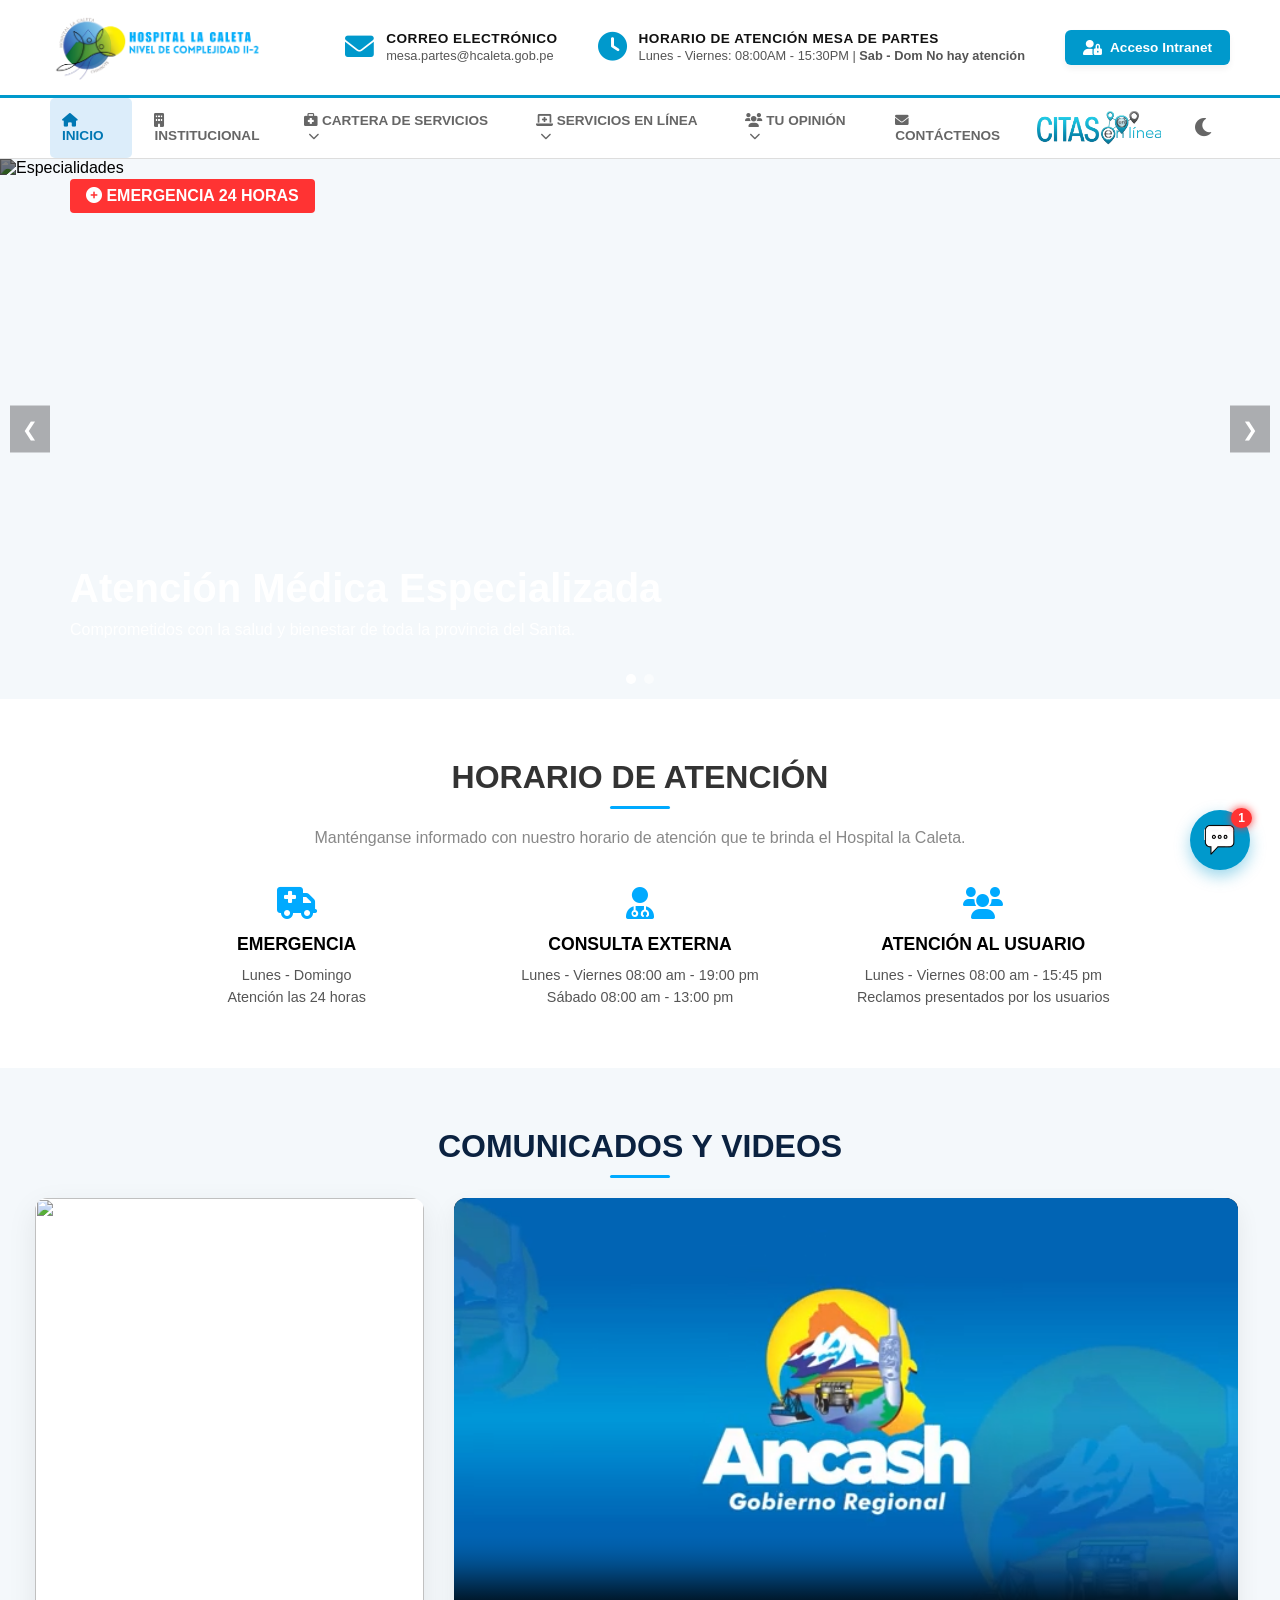
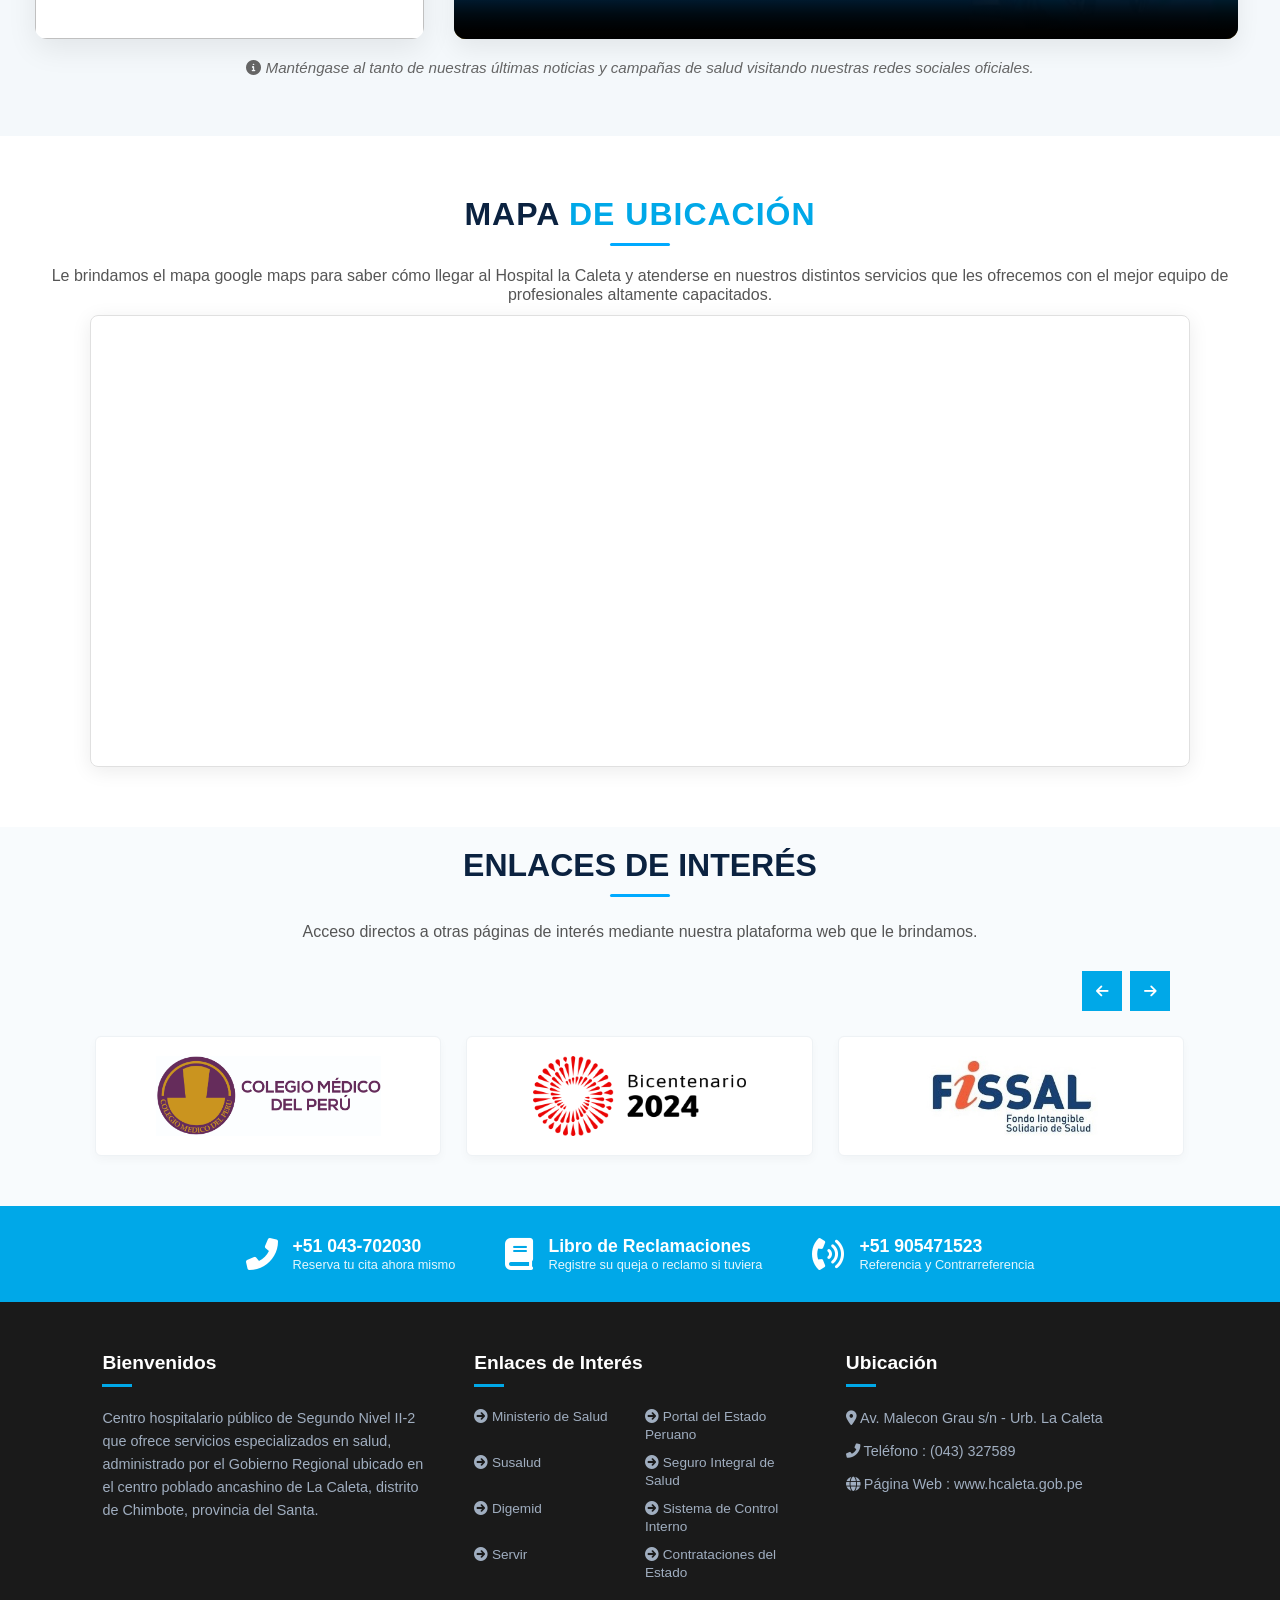
==== commit ea62088e: "feat: fusionar botones de acceso a intranet y corregir contraste en modo oscuro" ====
--- a/index.html
+++ b/index.html
@@ -40,8 +40,7 @@
         </div>
 
         <div class="info-item admin-access-group">
-            <a href="admin/index.html" class="btn-admin-access erp-btn" title="Acceso al sistema ERP"><i class="fas fa-laptop-medical"></i> Acceso ERP</a>
-            <a href="admin/index.html" class="btn-admin-access crm-btn" title="Acceso al sistema CRM"><i class="fas fa-users-cog"></i> Acceso CRM</a>
+            <a href="admin/index.html" class="btn-admin-access intranet-btn" title="Acceso a la Intranet del Hospital (ERP/CRM)"><i class="fas fa-user-lock"></i> Acceso Intranet</a>
         </div>
     </div>
 </header>
--- a/css/styles.css
+++ b/css/styles.css
@@ -2005,11 +2005,10 @@
 }
 
 /* ==========================================
-   BOTONES DE ACCESO ERP / CRM (TOP HEADER)
+   BOTÓN DE ACCESO INTRANET (TOP HEADER)
    ========================================== */
 .admin-access-group {
     display: flex;
-    gap: 10px;
     align-items: center;
     justify-content: center;
 }
@@ -2018,7 +2017,7 @@
     display: inline-flex;
     align-items: center;
     gap: 8px;
-    padding: 10px 16px;
+    padding: 10px 18px;
     border-radius: 6px;
     text-decoration: none;
     font-size: 0.85rem;
@@ -2032,31 +2031,33 @@
     font-size: 0.95rem;
 }
 
-.erp-btn {
+.intranet-btn {
     background-color: var(--primary-blue);
 }
 
-.erp-btn:hover {
+.intranet-btn:hover {
     background-color: var(--dark-blue);
     transform: translateY(-2px);
     box-shadow: 0 6px 12px rgba(0, 153, 204, 0.2);
 }
 
-.crm-btn {
-    background-color: var(--dark-blue);
-}
-
-.crm-btn:hover {
-    background-color: var(--primary-blue);
-    transform: translateY(-2px);
-    box-shadow: 0 6px 12px rgba(11, 34, 64, 0.2);
+/* Corrección de contraste y visibilidad en Modo Oscuro */
+body.dark-mode .intranet-btn {
+    background-color: #33b5e5 !important; /* Azul claro del tema oscuro */
+    color: #0b2240 !important; /* Texto oscuro para fuerte contraste */
+    box-shadow: 0 4px 6px rgba(0, 0, 0, 0.3);
+}
+
+body.dark-mode .intranet-btn:hover {
+    background-color: #ffffff !important;
+    color: #0b2240 !important;
 }
 
 /* Ajuste responsivo */
 @media (max-width: 768px) {
     .admin-access-group {
-        flex-direction: row;
         width: 100%;
         justify-content: center;
+        margin-top: 5px;
     }
 }
